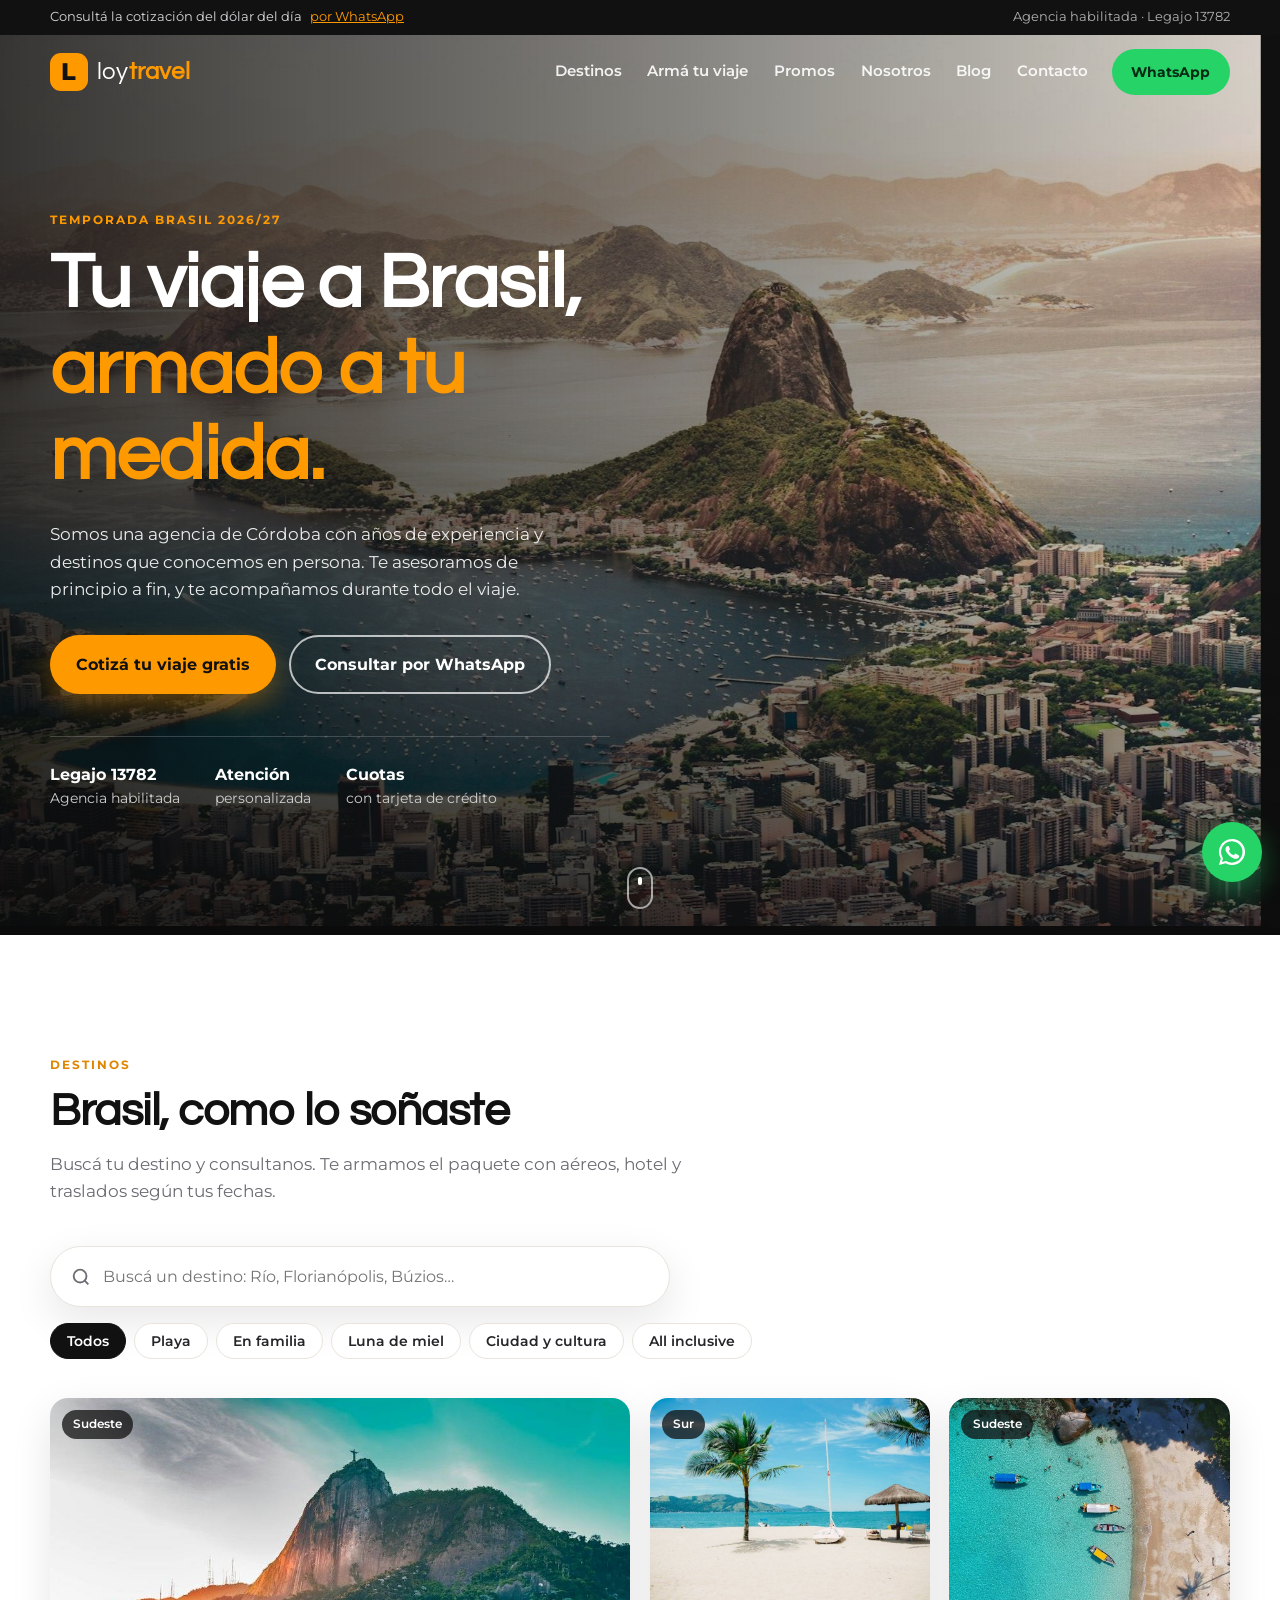
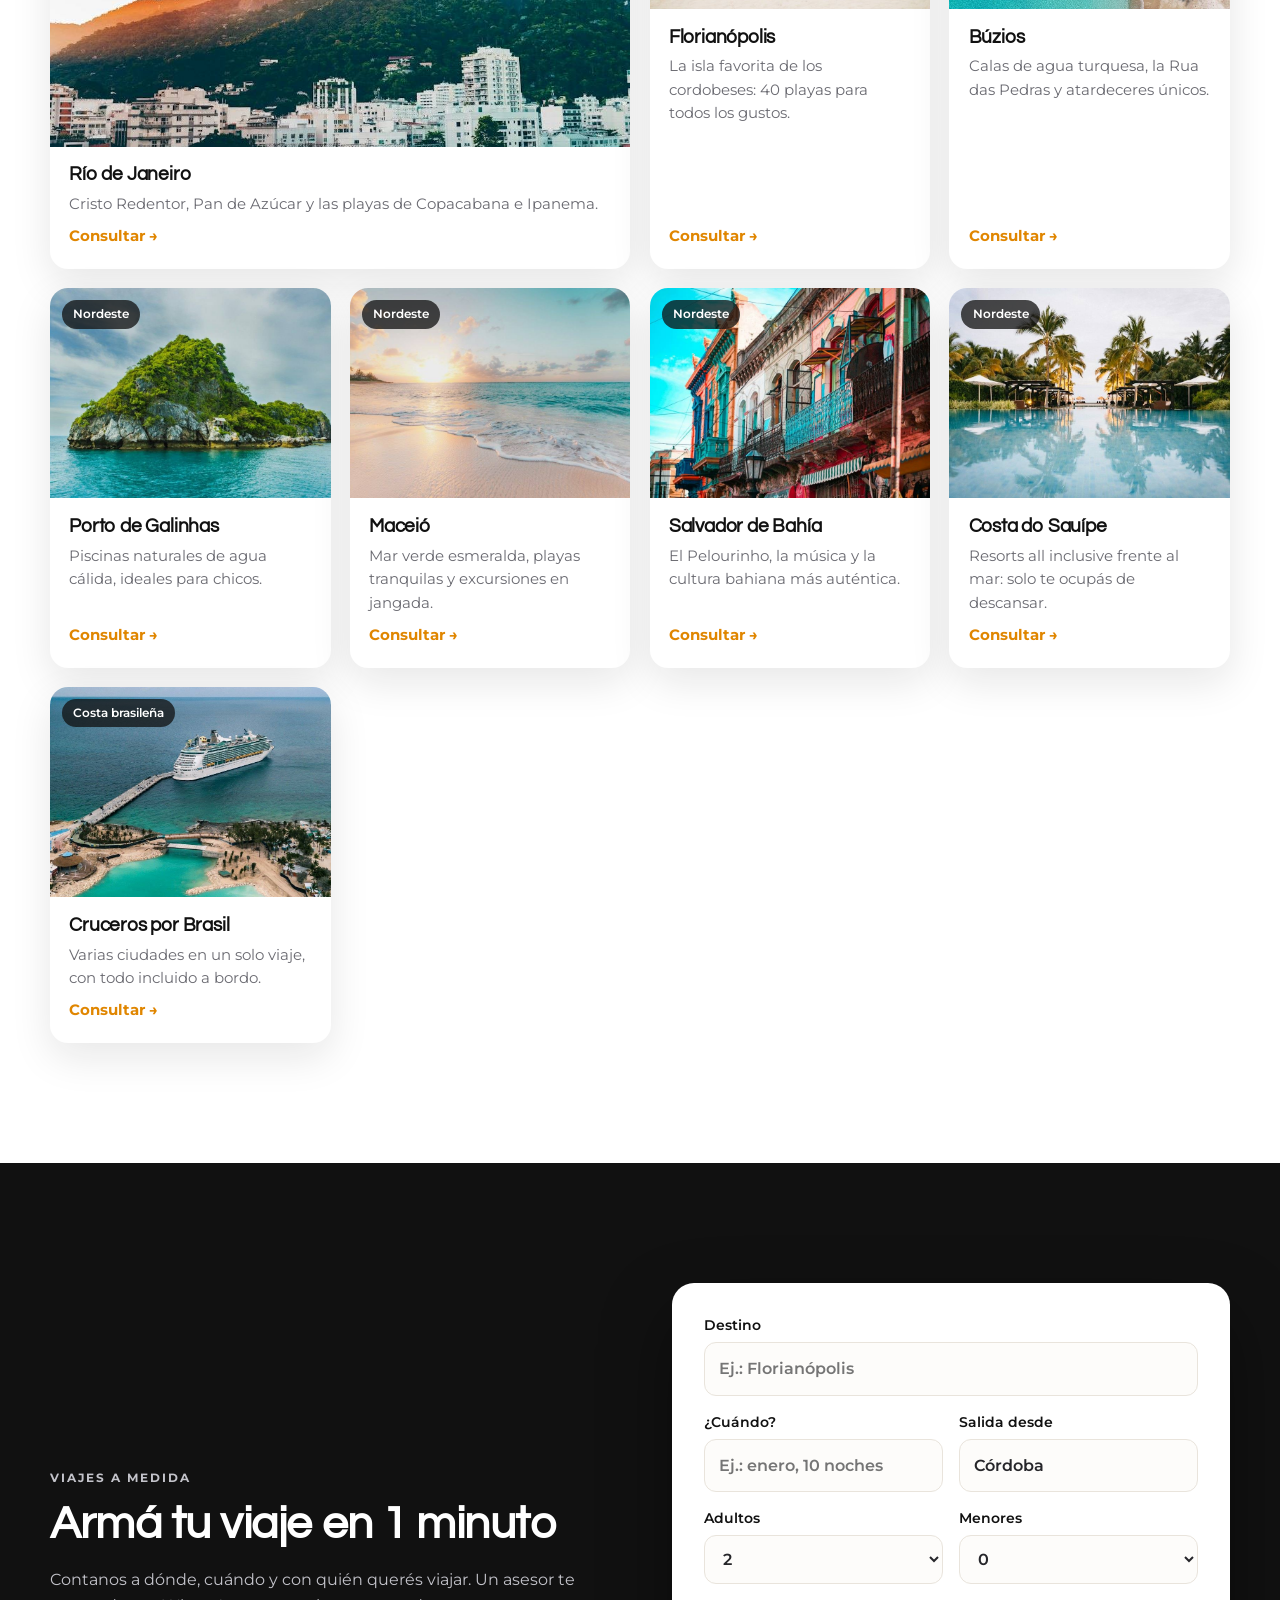
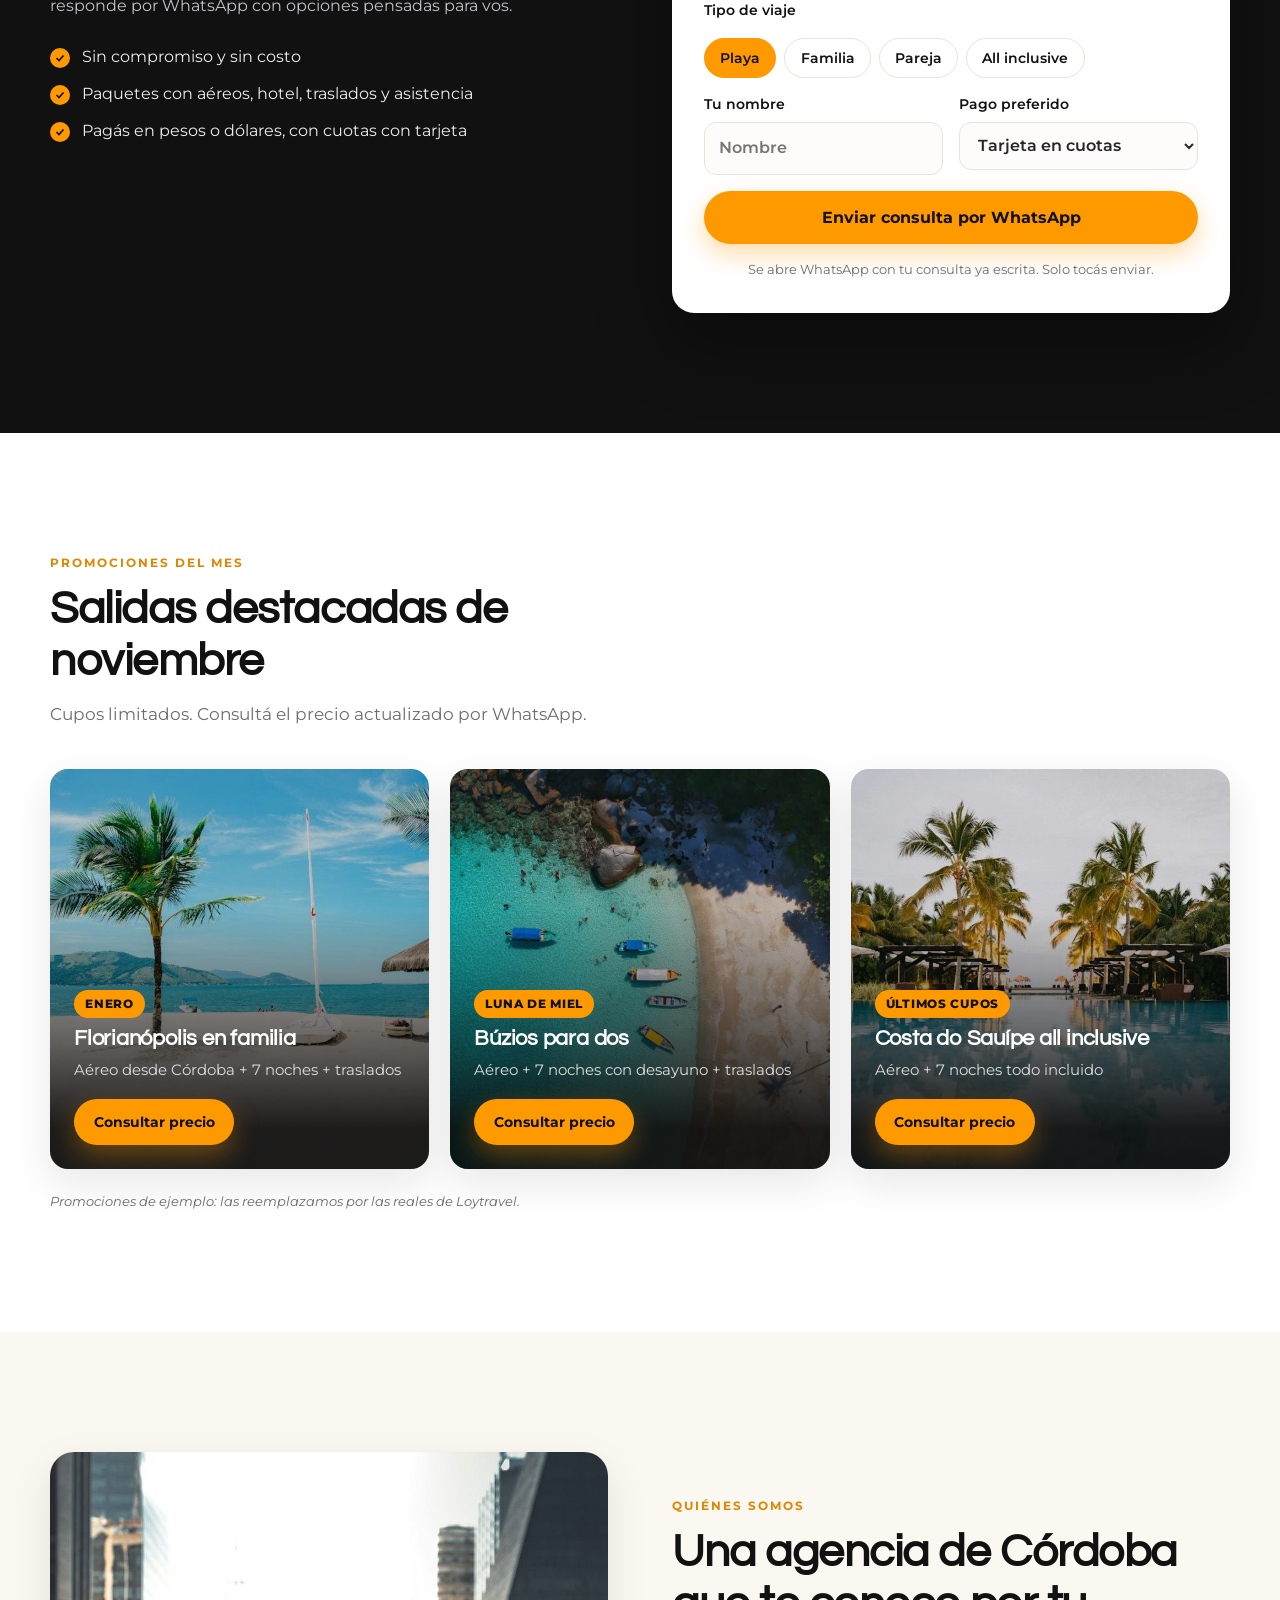
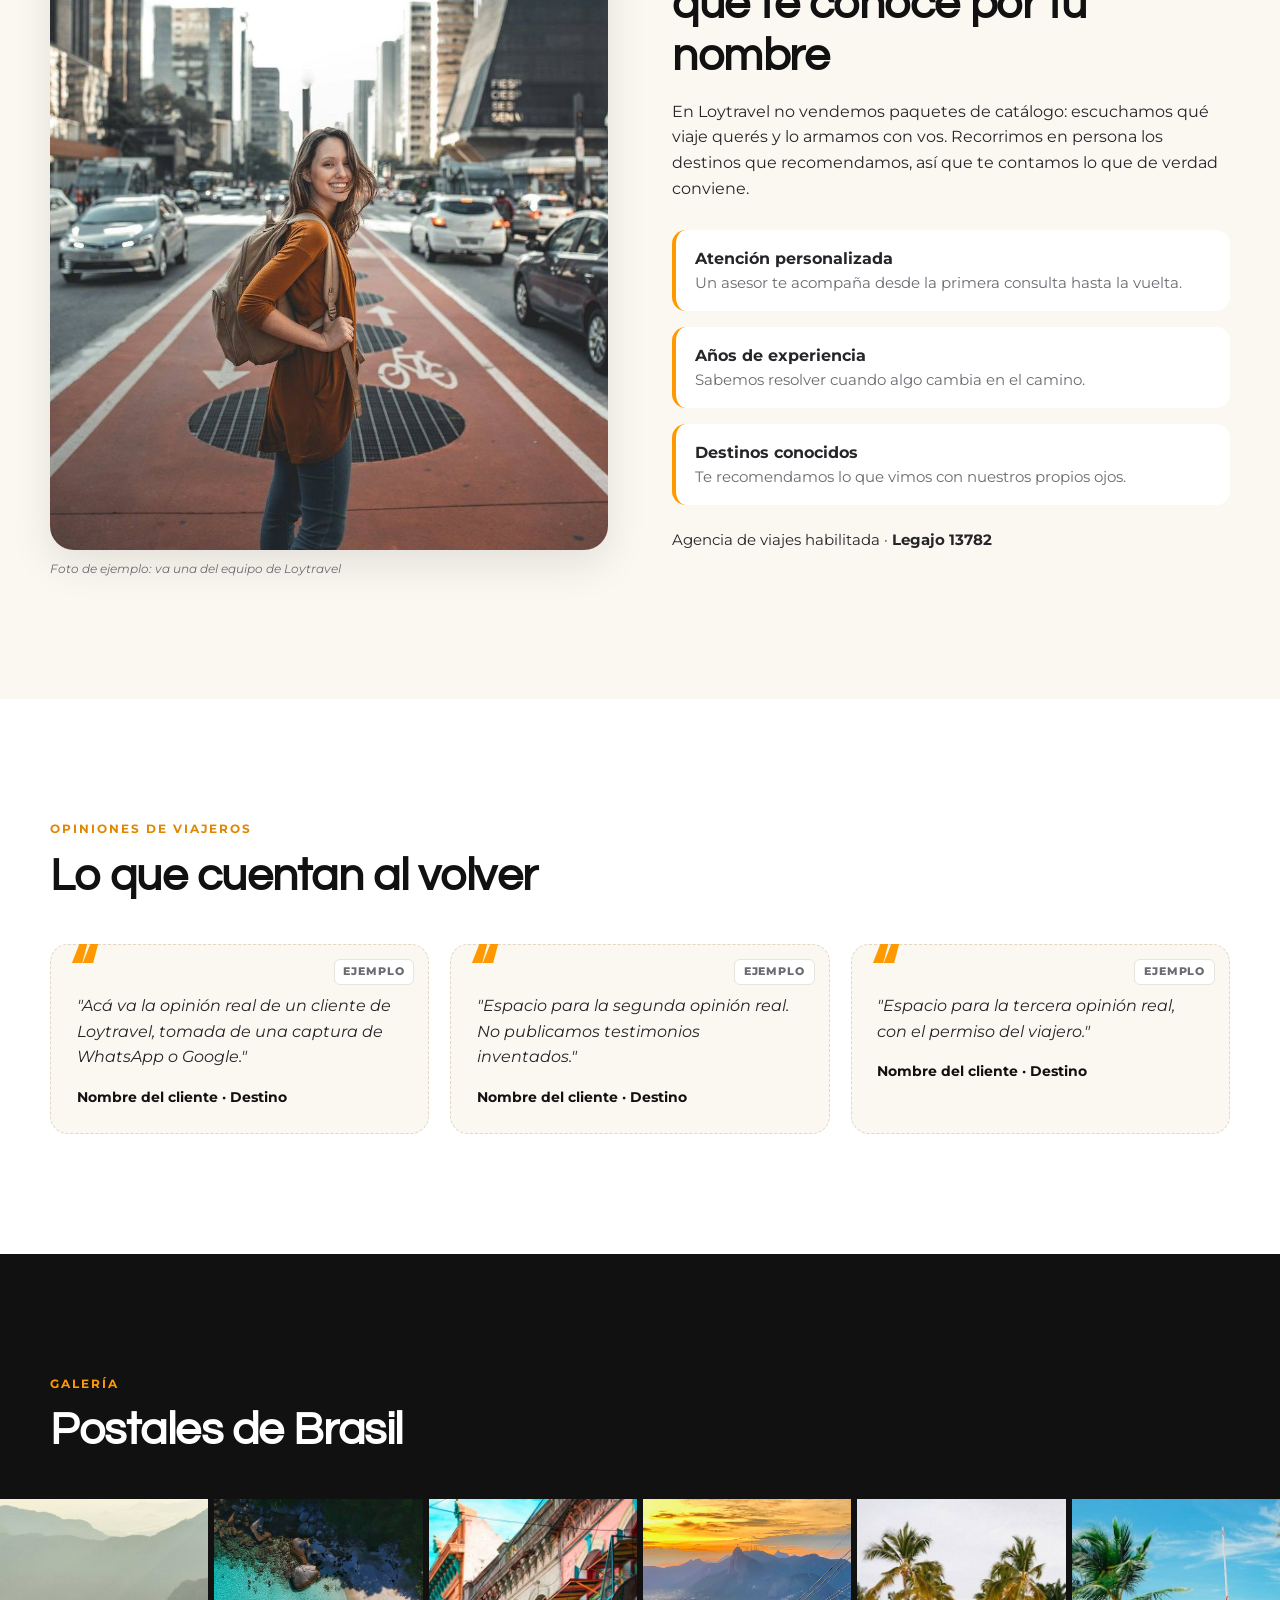
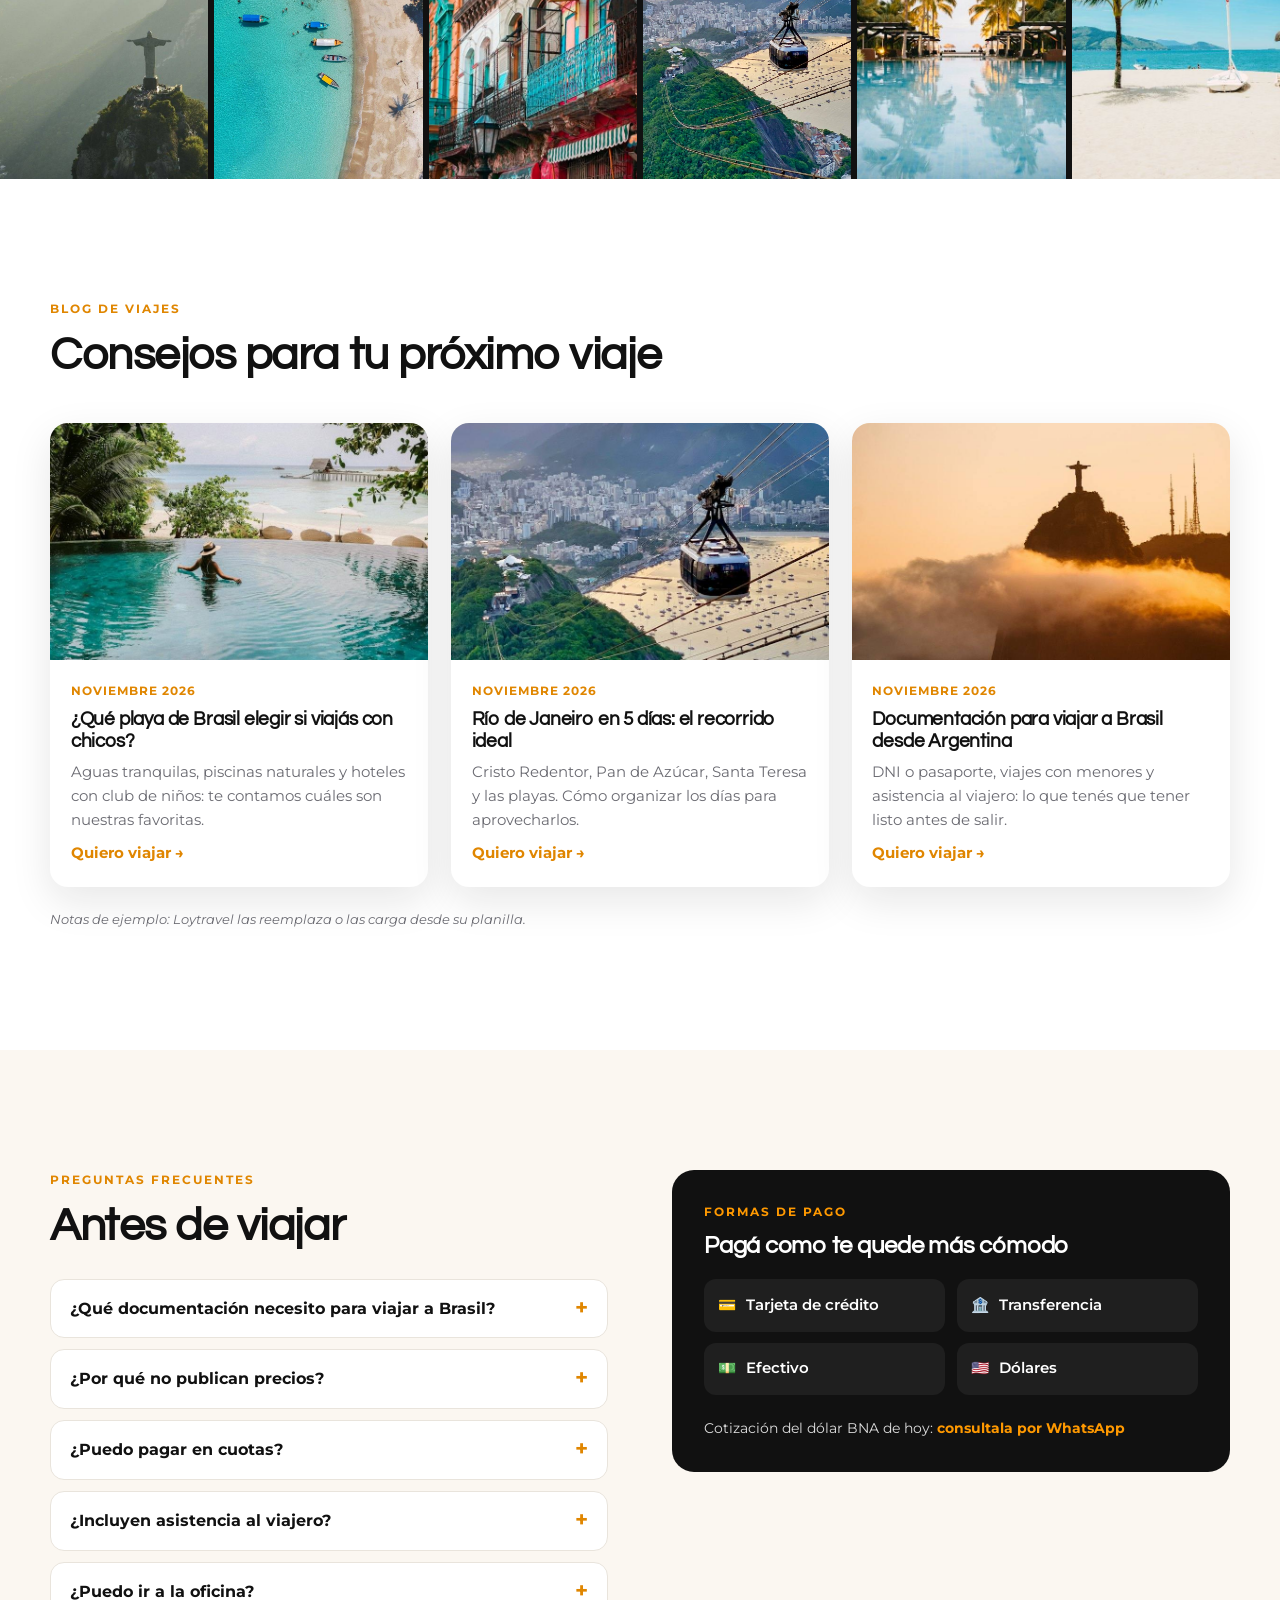
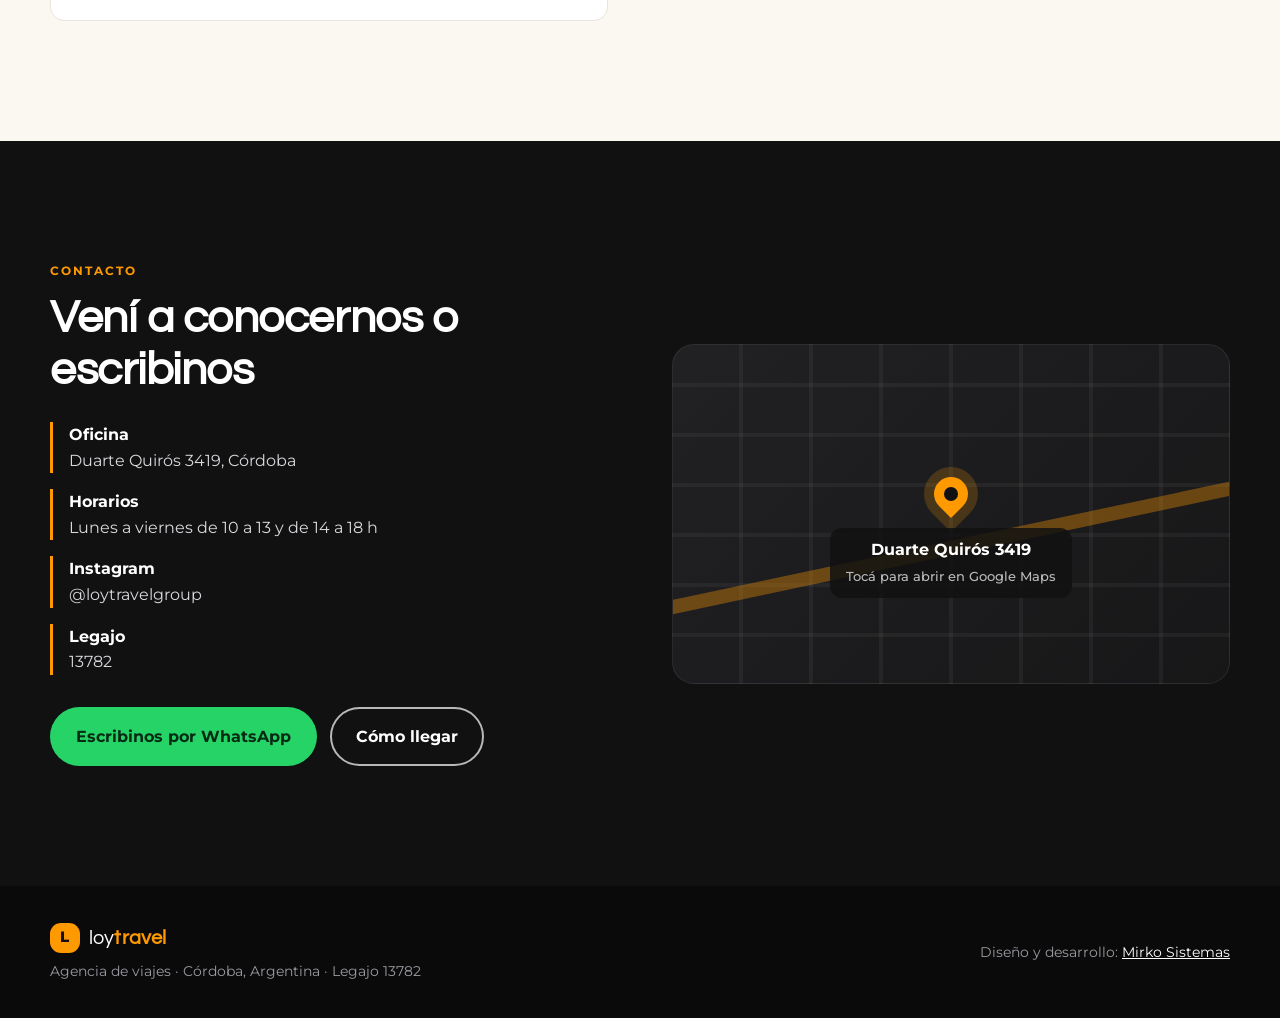
==== index.html @ 2010e944 "Primera versión de la demo de Loytravel Co-Authored-By: Claude Opus 5.5 <noreply@anthropic.com> Clau" ====
<!doctype html>
<html lang="es">
<head>
<meta charset="utf-8">
<meta name="viewport" content="width=device-width, initial-scale=1">
<title>Loytravel · Agencia de viajes en Córdoba</title>
<meta name="description" content="Loytravel, agencia de viajes en Córdoba. Viajes a Brasil y a medida, con atención personalizada. Legajo 13782. Cotizá tu viaje por WhatsApp.">
<meta name="robots" content="noindex">
<meta name="theme-color" content="#111111">
<link rel="preconnect" href="https://fonts.googleapis.com">
<link rel="preconnect" href="https://fonts.gstatic.com" crossorigin>
<link href="https://fonts.googleapis.com/css2?family=Questrial&family=Montserrat:wght@400;500;600;700;800&display=swap" rel="stylesheet">
<link rel="stylesheet" href="css/styles.css">
<link rel="icon" href="data:image/svg+xml,%3Csvg xmlns='http://www.w3.org/2000/svg' viewBox='0 0 64 64'%3E%3Crect width='64' height='64' rx='14' fill='%23111'/%3E%3Ctext x='32' y='44' font-family='Arial' font-weight='700' font-size='34' text-anchor='middle' fill='%23FF9900'%3EL%3C/text%3E%3C/svg%3E">
</head>
<body>

<!-- Barra superior: dólar del día -->
<div class="topbar">
  <div class="wrap topbar__in">
    <span class="dolar" id="dolar" aria-live="polite">
      <span class="dolar__dot"></span>
      Dólar BNA hoy: <b id="dolarCompra">…</b> compra · <b id="dolarVenta">…</b> venta
    </span>
    <span class="topbar__legajo">Agencia habilitada · Legajo 13782</span>
  </div>
</div>

<header class="header" id="header">
  <div class="wrap header__in">
    <a href="#inicio" class="logo" aria-label="Loytravel, inicio">
      <!-- Reemplazar por el logo oficial: img/logo.svg -->
      <span class="logo__mark">L</span><span class="logo__txt">loy<b>travel</b></span>
    </a>
    <nav class="nav" id="nav" aria-label="Menú principal">
      <a href="#destinos">Destinos</a>
      <a href="#armatuviaje">Armá tu viaje</a>
      <a href="#promos">Promos</a>
      <a href="#nosotros">Nosotros</a>
      <a href="#blog">Blog</a>
      <a href="#contacto">Contacto</a>
    </nav>
    <a class="btn btn--wa btn--sm header__cta" data-wa="Hola Loytravel, quiero consultar por un viaje" href="#">WhatsApp</a>
    <button class="burger" id="burger" aria-label="Abrir menú" aria-expanded="false"><span></span><span></span><span></span></button>
  </div>
</header>

<main>

<!-- HERO -->
<section class="hero" id="inicio">
  <div class="hero__media" aria-hidden="true">
    <div class="hero__slide is-on" style="background-image:url(img/hero-1.jpg)"></div>
    <div class="hero__slide" style="background-image:url(img/hero-2.jpg)"></div>
    <div class="hero__slide" style="background-image:url(img/hero-3.jpg)"></div>
  </div>
  <div class="hero__shade"></div>
  <div class="wrap hero__in">
    <p class="kicker reveal">Temporada Brasil 2026/27</p>
    <h1 class="reveal">Tu viaje a Brasil,<br><span>armado a tu medida.</span></h1>
    <p class="hero__lead reveal">Somos una agencia de Córdoba con años de experiencia y destinos que conocemos en persona. Te asesoramos de principio a fin, y te acompañamos durante todo el viaje.</p>
    <div class="hero__btns reveal">
      <a href="#armatuviaje" class="btn btn--primary">Cotizá tu viaje gratis</a>
      <a href="#" class="btn btn--ghost" data-wa="Hola Loytravel, quiero info para viajar a Brasil">Consultar por WhatsApp</a>
    </div>
    <ul class="hero__trust reveal">
      <li><b>Legajo 13782</b><span>Agencia habilitada</span></li>
      <li><b>Atención</b><span>personalizada</span></li>
      <li><b>Cuotas</b><span>con tarjeta de crédito</span></li>
    </ul>
  </div>
  <a href="#destinos" class="hero__down" aria-label="Ver destinos"></a>
</section>

<!-- DESTINOS + BUSCADOR -->
<section class="sec" id="destinos">
  <div class="wrap">
    <div class="sec__head reveal">
      <p class="kicker">Destinos</p>
      <h2>Brasil, como lo soñaste</h2>
      <p>Buscá tu destino y consultanos. Te armamos el paquete con aéreos, hotel y traslados según tus fechas.</p>
    </div>

    <div class="search reveal" role="search">
      <label class="search__box">
        <svg viewBox="0 0 24 24" aria-hidden="true"><circle cx="11" cy="11" r="7"/><path d="m20 20-4-4"/></svg>
        <input type="search" id="q" placeholder="Buscá un destino: Río, Florianópolis, Búzios…" autocomplete="off">
      </label>
      <div class="chips" id="chips">
        <button class="chip is-on" data-f="todos">Todos</button>
        <button class="chip" data-f="playa">Playa</button>
        <button class="chip" data-f="familia">En familia</button>
        <button class="chip" data-f="pareja">Luna de miel</button>
        <button class="chip" data-f="ciudad">Ciudad y cultura</button>
        <button class="chip" data-f="all">All inclusive</button>
      </div>
    </div>

    <div class="grid-dest" id="gridDest"></div>
    <p class="empty" id="empty" hidden>No encontramos ese destino en la lista, pero seguro te lo armamos. <a href="#" data-wa="Hola Loytravel, quiero consultar por un destino que no vi en la web">Consultanos por WhatsApp</a>.</p>
  </div>
</section>

<!-- ARMÁ TU VIAJE -->
<section class="sec sec--dark" id="armatuviaje">
  <div class="wrap split">
    <div class="split__txt reveal">
      <p class="kicker">Viajes a medida</p>
      <h2>Armá tu viaje en 1 minuto</h2>
      <p>Contanos a dónde, cuándo y con quién querés viajar. Un asesor te responde por WhatsApp con opciones pensadas para vos.</p>
      <ul class="checks">
        <li>Sin compromiso y sin costo</li>
        <li>Paquetes con aéreos, hotel, traslados y asistencia</li>
        <li>Pagás en pesos o dólares, con cuotas con tarjeta</li>
      </ul>
    </div>
    <form class="form reveal" id="formViaje" novalidate>
      <div class="form__row">
        <label>Destino<input name="destino" list="listDest" placeholder="Ej.: Florianópolis" required></label>
        <datalist id="listDest"></datalist>
      </div>
      <div class="form__row form__row--2">
        <label>¿Cuándo?<input name="fecha" placeholder="Ej.: enero, 10 noches"></label>
        <label>Salida desde<input name="desde" value="Córdoba"></label>
      </div>
      <div class="form__row form__row--2">
        <label>Adultos<select name="adultos"><option>1</option><option selected>2</option><option>3</option><option>4</option><option>5+</option></select></label>
        <label>Menores<select name="menores"><option selected>0</option><option>1</option><option>2</option><option>3</option><option>4+</option></select></label>
      </div>
      <div class="form__row">
        <span class="lbl">Tipo de viaje</span>
        <div class="pills">
          <label><input type="radio" name="tipo" value="Playa y descanso" checked><span>Playa</span></label>
          <label><input type="radio" name="tipo" value="En familia"><span>Familia</span></label>
          <label><input type="radio" name="tipo" value="Luna de miel"><span>Pareja</span></label>
          <label><input type="radio" name="tipo" value="All inclusive"><span>All inclusive</span></label>
        </div>
      </div>
      <div class="form__row form__row--2">
        <label>Tu nombre<input name="nombre" required placeholder="Nombre"></label>
        <label>Pago preferido<select name="pago"><option>Tarjeta en cuotas</option><option>Transferencia</option><option>Efectivo</option><option>Dólares</option></select></label>
      </div>
      <button class="btn btn--primary btn--block" type="submit">Enviar consulta por WhatsApp</button>
      <p class="form__note">Se abre WhatsApp con tu consulta ya escrita. Solo tocás enviar.</p>
    </form>
  </div>
</section>

<!-- PROMOS -->
<section class="sec" id="promos">
  <div class="wrap">
    <div class="sec__head reveal">
      <p class="kicker">Promociones del mes</p>
      <h2>Salidas destacadas de noviembre</h2>
      <p>Cupos limitados. Consultá el precio actualizado por WhatsApp.</p>
    </div>
    <div class="grid-promo" id="gridPromo"></div>
    <p class="demo-note">Promociones de ejemplo: las reemplazamos por las reales de Loytravel.</p>
  </div>
</section>

<!-- NOSOTROS -->
<section class="sec sec--soft" id="nosotros">
  <div class="wrap split split--img">
    <figure class="split__img reveal"><img src="img/nosotros.jpg" alt="Viajera recorriendo una ciudad" loading="lazy"><figcaption>Foto de ejemplo: va una del equipo de Loytravel</figcaption></figure>
    <div class="split__txt reveal">
      <p class="kicker">Quiénes somos</p>
      <h2>Una agencia de Córdoba que te conoce por tu nombre</h2>
      <p>En Loytravel no vendemos paquetes de catálogo: escuchamos qué viaje querés y lo armamos con vos. Recorrimos en persona los destinos que recomendamos, así que te contamos lo que de verdad conviene.</p>
      <div class="pillars">
        <div><b>Atención personalizada</b><span>Un asesor te acompaña desde la primera consulta hasta la vuelta.</span></div>
        <div><b>Años de experiencia</b><span>Sabemos resolver cuando algo cambia en el camino.</span></div>
        <div><b>Destinos conocidos</b><span>Te recomendamos lo que vimos con nuestros propios ojos.</span></div>
      </div>
      <p class="legajo">Agencia de viajes habilitada · <b>Legajo 13782</b></p>
    </div>
  </div>
</section>

<!-- OPINIONES -->
<section class="sec" id="opiniones">
  <div class="wrap">
    <div class="sec__head reveal">
      <p class="kicker">Opiniones de viajeros</p>
      <h2>Lo que cuentan al volver</h2>
    </div>
    <div class="grid-op">
      <blockquote class="op reveal"><span class="op__tag">Ejemplo</span><p>"Acá va la opinión real de un cliente de Loytravel, tomada de una captura de WhatsApp o Google."</p><footer>Nombre del cliente · Destino</footer></blockquote>
      <blockquote class="op reveal"><span class="op__tag">Ejemplo</span><p>"Espacio para la segunda opinión real. No publicamos testimonios inventados."</p><footer>Nombre del cliente · Destino</footer></blockquote>
      <blockquote class="op reveal"><span class="op__tag">Ejemplo</span><p>"Espacio para la tercera opinión real, con el permiso del viajero."</p><footer>Nombre del cliente · Destino</footer></blockquote>
    </div>
  </div>
</section>

<!-- GALERÍA -->
<section class="sec sec--dark sec--tight" id="galeria">
  <div class="wrap">
    <div class="sec__head reveal">
      <p class="kicker">Galería</p>
      <h2>Postales de Brasil</h2>
    </div>
  </div>
  <div class="gallery" id="gallery">
    <img src="img/cristo.jpg" alt="Cristo Redentor entre montañas" loading="lazy">
    <img src="img/buzios.jpg" alt="Playa de agua turquesa con lanchas" loading="lazy">
    <img src="img/salvador.jpg" alt="Casas coloniales coloridas" loading="lazy">
    <img src="img/blog-2.jpg" alt="Teleférico del Pan de Azúcar" loading="lazy">
    <img src="img/resort.jpg" alt="Piscina de resort con palmeras" loading="lazy">
    <img src="img/floripa.jpg" alt="Playa con palmeras y sombrillas" loading="lazy">
  </div>
</section>

<!-- BLOG -->
<section class="sec" id="blog">
  <div class="wrap">
    <div class="sec__head reveal">
      <p class="kicker">Blog de viajes</p>
      <h2>Consejos para tu próximo viaje</h2>
    </div>
    <div class="grid-blog" id="gridBlog"></div>
    <p class="demo-note">Notas de ejemplo: Loytravel las reemplaza o las carga desde su planilla.</p>
  </div>
</section>

<!-- FAQ + PAGOS -->
<section class="sec sec--soft" id="faq">
  <div class="wrap split split--top">
    <div class="reveal">
      <p class="kicker">Preguntas frecuentes</p>
      <h2>Antes de viajar</h2>
      <div class="faq">
        <details><summary>¿Qué documentación necesito para viajar a Brasil?</summary><p>Los argentinos pueden ingresar con DNI vigente (tarjeta) o pasaporte. Los menores necesitan además la documentación de autorización si no viajan con ambos padres. Te lo confirmamos según tu caso.</p></details>
        <details><summary>¿Por qué no publican precios?</summary><p>Los precios cambian según la fecha, la cantidad de noches y el cupo aéreo. Preferimos cotizarte el precio real del día por WhatsApp, sin sorpresas.</p></details>
        <details><summary>¿Puedo pagar en cuotas?</summary><p>Sí, con tarjeta de crédito. También aceptamos efectivo, transferencia y dólares.</p></details>
        <details><summary>¿Incluyen asistencia al viajero?</summary><p>Te recomendamos y cotizamos la asistencia al viajero adecuada para tu destino y tu edad.</p></details>
        <details><summary>¿Puedo ir a la oficina?</summary><p>Claro. Estamos en Duarte Quirós 3419, Córdoba, de lunes a viernes de 10 a 13 y de 14 a 18 h.</p></details>
      </div>
    </div>
    <div class="pay reveal" id="pagos">
      <p class="kicker">Formas de pago</p>
      <h3>Pagá como te quede más cómodo</h3>
      <ul class="pay__list">
        <li><span>💳</span>Tarjeta de crédito</li>
        <li><span>🏦</span>Transferencia</li>
        <li><span>💵</span>Efectivo</li>
        <li><span>🇺🇸</span>Dólares</li>
      </ul>
      <p class="pay__dolar">Cotización del dólar BNA de hoy: <b id="dolarVenta2">…</b></p>
    </div>
  </div>
</section>

<!-- CONTACTO -->
<section class="sec sec--dark" id="contacto">
  <div class="wrap split">
    <div class="reveal">
      <p class="kicker">Contacto</p>
      <h2>Vení a conocernos o escribinos</h2>
      <ul class="contact">
        <li><b>Oficina</b><span>Duarte Quirós 3419, Córdoba</span></li>
        <li><b>Horarios</b><span>Lunes a viernes de 10 a 13 y de 14 a 18 h</span></li>
        <li><b>Instagram</b><span>@loytravelgroup</span></li>
        <li><b>Legajo</b><span>13782</span></li>
      </ul>
      <div class="hero__btns">
        <a href="#" class="btn btn--wa" data-wa="Hola Loytravel, quiero hacer una consulta">Escribinos por WhatsApp</a>
        <a href="https://www.google.com/maps/search/?api=1&query=Duarte+Quir%C3%B3s+3419%2C+C%C3%B3rdoba%2C+Argentina" class="btn btn--ghost" target="_blank" rel="noopener">Cómo llegar</a>
      </div>
    </div>
    <a class="map reveal" href="https://www.google.com/maps/search/?api=1&query=Duarte+Quir%C3%B3s+3419%2C+C%C3%B3rdoba%2C+Argentina" target="_blank" rel="noopener" aria-label="Abrir ubicación en Google Maps">
      <span class="map__pin"></span>
      <span class="map__label">Duarte Quirós 3419<br><small>Tocá para abrir en Google Maps</small></span>
    </a>
  </div>
</section>

</main>

<footer class="footer">
  <div class="wrap footer__in">
    <div>
      <span class="logo logo--foot"><span class="logo__mark">L</span><span class="logo__txt">loy<b>travel</b></span></span>
      <p>Agencia de viajes · Córdoba, Argentina · Legajo 13782</p>
    </div>
    <p class="footer__by">Diseño y desarrollo: <a href="https://mirkosistemas.com" target="_blank" rel="noopener">Mirko Sistemas</a></p>
  </div>
</footer>

<a href="#" class="wa-float" data-wa="Hola Loytravel, quiero consultar por un viaje" aria-label="Escribir por WhatsApp">
  <svg viewBox="0 0 32 32" aria-hidden="true"><path d="M16 3a13 13 0 0 0-11.2 19.6L3 29l6.6-1.7A13 13 0 1 0 16 3Zm0 23.7c-2 0-4-.6-5.7-1.6l-.4-.2-3.9 1 1-3.8-.3-.4A10.7 10.7 0 1 1 16 26.7Zm5.9-8c-.3-.2-1.9-1-2.2-1-.3-.1-.5-.2-.7.1l-1 1.2c-.2.2-.4.3-.7.1a8.8 8.8 0 0 1-4.4-3.8c-.3-.6.3-.5 1-1.7.1-.2 0-.4 0-.6l-1-2.4c-.3-.6-.5-.5-.7-.5h-.6c-.2 0-.6.1-.9.4-.3.3-1.2 1.1-1.2 2.8s1.2 3.2 1.4 3.5c.2.2 2.4 3.7 5.8 5.1 2.2.9 3 1 4.1.8.7-.1 1.9-.8 2.2-1.5.3-.8.3-1.4.2-1.5l-.6-.3Z"/></svg>
</a>

<script src="js/data.js"></script>
<script src="js/main.js"></script>
</body>
</html>
---- css/styles.css ----
/* Loytravel · naranja #FF9900, negro y blanco · Century Gothic (Questrial como alternativa web) */
:root{
  --naranja:#FF9900; --naranja-osc:#E08600; --negro:#111111; --grafito:#1b1b1d;
  --blanco:#FFFFFF; --crema:#FBF7F1; --texto:#26262a; --gris:#6b6b72; --linea:#e9e4dc;
  --wa:#25D366;
  --titulos:"Century Gothic","Questrial","Futura",system-ui,sans-serif;
  --base:"Montserrat",system-ui,-apple-system,"Segoe UI",sans-serif;
  --r:18px; --sombra:0 14px 40px rgba(17,17,17,.10);
}
*{box-sizing:border-box;margin:0;padding:0}
html{scroll-behavior:smooth;scroll-padding-top:84px}
body{font-family:var(--base);color:var(--texto);background:var(--blanco);line-height:1.6;-webkit-font-smoothing:antialiased;overflow-x:hidden}
img{display:block;max-width:100%}
a{color:inherit}
.wrap{width:min(1180px,100% - 32px);margin-inline:auto}
h1,h2,h3{font-family:var(--titulos);font-weight:700;line-height:1.12;color:var(--negro);letter-spacing:-.01em}
h2{font-size:clamp(1.9rem,4.4vw,2.9rem)}
h3{font-size:1.2rem}
.kicker{font-size:.78rem;font-weight:700;letter-spacing:.16em;text-transform:uppercase;color:var(--naranja-osc);margin-bottom:.7rem}

/* Botones */
.btn{display:inline-flex;align-items:center;justify-content:center;gap:.5rem;padding:.95rem 1.5rem;border-radius:999px;font-weight:700;font-size:.98rem;text-decoration:none;border:2px solid transparent;cursor:pointer;transition:transform .2s,background .2s,box-shadow .2s;font-family:var(--base)}
.btn:hover{transform:translateY(-2px)}
.btn--primary{background:var(--naranja);color:var(--negro);box-shadow:0 10px 26px rgba(255,153,0,.35)}
.btn--primary:hover{background:#ffab2e}
.btn--ghost{border-color:rgba(255,255,255,.7);color:#fff}
.btn--ghost:hover{background:rgba(255,255,255,.12)}
.btn--wa{background:var(--wa);color:#062b14}
.btn--sm{padding:.6rem 1.1rem;font-size:.88rem}
.btn--block{width:100%}

/* Barra dólar */
.topbar{background:var(--negro);color:#d8d8dc;font-size:.8rem}
.topbar__in{display:flex;justify-content:space-between;align-items:center;gap:1rem;padding:.45rem 0}
.topbar b{color:var(--naranja)}
.topbar a{color:var(--naranja)}
.dolar{display:inline-flex;align-items:center;gap:.5rem;flex-wrap:wrap}
.dolar__dot{width:8px;height:8px;border-radius:50%;background:#777}
.dolar.is-ok .dolar__dot{background:#39d97b;box-shadow:0 0 0 0 rgba(57,217,123,.6);animation:pulse 2s infinite}
@keyframes pulse{to{box-shadow:0 0 0 8px rgba(57,217,123,0)}}
.topbar__legajo{opacity:.8}

/* Header */
.header{position:sticky;top:0;z-index:50;background:rgba(17,17,17,.0);transition:background .3s,box-shadow .3s;margin-bottom:-74px}
.header.is-solid{background:rgba(17,17,17,.94);backdrop-filter:blur(10px);box-shadow:0 6px 24px rgba(0,0,0,.25)}
.header__in{display:flex;align-items:center;gap:1.5rem;height:74px}
.logo{display:inline-flex;align-items:center;gap:.55rem;text-decoration:none;color:#fff;font-family:var(--titulos);font-size:1.5rem;letter-spacing:.01em}
.logo__mark{width:38px;height:38px;border-radius:11px;background:var(--naranja);color:var(--negro);display:grid;place-items:center;font-weight:800;font-family:var(--base)}
.logo__txt b{color:var(--naranja);font-weight:700}
.nav{display:flex;gap:1.6rem;margin-left:auto}
.nav a{color:#fff;text-decoration:none;font-weight:600;font-size:.93rem;opacity:.9;position:relative}
.nav a::after{content:"";position:absolute;left:0;bottom:-6px;width:0;height:2px;background:var(--naranja);transition:width .25s}
.nav a:hover::after{width:100%}
.burger{display:none;background:none;border:0;width:44px;height:44px;cursor:pointer;margin-left:auto}
.burger span{display:block;width:24px;height:2px;background:#fff;margin:5px auto;transition:.3s}

/* Hero */
.hero{position:relative;min-height:100svh;display:flex;align-items:center;color:#fff;overflow:hidden;background:var(--negro)}
.hero__media{position:absolute;inset:0}
.hero__slide{position:absolute;inset:0;background-size:cover;background-position:center;opacity:0;transform:scale(1.12);transition:opacity 1.6s ease}
.hero__slide.is-on{opacity:1;animation:kb 9s ease-out forwards}
@keyframes kb{from{transform:scale(1.12) translate3d(0,0,0)}to{transform:scale(1.0) translate3d(-1.5%,-1%,0)}}
.hero__shade{position:absolute;inset:0;background:linear-gradient(90deg,rgba(10,10,10,.82) 0%,rgba(10,10,10,.55) 45%,rgba(10,10,10,.15) 100%),linear-gradient(0deg,rgba(10,10,10,.6),transparent 40%)}
.hero__in{position:relative;padding:140px 0 90px}
.hero .kicker{color:var(--naranja)}
.hero h1{color:#fff;font-size:clamp(2.5rem,7vw,4.8rem);max-width:13ch}
.hero h1 span{color:var(--naranja)}
.hero__lead{max-width:540px;margin:1.3rem 0 2rem;font-size:1.08rem;color:#ececec}
.hero__btns{display:flex;flex-wrap:wrap;gap:.8rem}
.hero__trust{list-style:none;display:flex;flex-wrap:wrap;gap:2.2rem;margin-top:2.6rem;padding-top:1.6rem;border-top:1px solid rgba(255,255,255,.18);max-width:560px}
.hero__trust li{display:flex;flex-direction:column;font-size:.85rem;color:#cfcfcf}
.hero__trust b{color:#fff;font-size:1rem}
.hero__down{position:absolute;left:50%;bottom:26px;width:26px;height:42px;border:2px solid rgba(255,255,255,.6);border-radius:14px;transform:translateX(-50%)}
.hero__down::after{content:"";position:absolute;left:50%;top:8px;width:4px;height:8px;border-radius:2px;background:#fff;transform:translateX(-50%);animation:scroll 1.8s infinite}
@keyframes scroll{to{transform:translate(-50%,14px);opacity:0}}

/* Secciones */
.sec{padding:clamp(70px,10vw,120px) 0}
.sec--tight{padding-bottom:0}
.sec--dark{background:var(--negro);color:#d9d9de}
.sec--dark h2,.sec--dark h3{color:#fff}
.sec--dark .kicker{color:var(--naranja)}
.sec--soft{background:var(--crema)}
.sec__head{max-width:640px;margin-bottom:2.6rem}
.sec__head p:not(.kicker){color:var(--gris);margin-top:.8rem;font-size:1.05rem}
.sec--dark .sec__head p:not(.kicker){color:#b9b9c0}
.demo-note{margin-top:1.4rem;font-size:.82rem;color:var(--gris);font-style:italic}

/* Buscador */
.search{display:flex;flex-direction:column;gap:1rem;margin-bottom:2.2rem}
.search__box{display:flex;align-items:center;gap:.7rem;background:#fff;border:1.5px solid var(--linea);border-radius:999px;padding:.35rem 1.2rem;box-shadow:var(--sombra);max-width:620px}
.search__box:focus-within{border-color:var(--naranja)}
.search__box svg{width:22px;height:22px;fill:none;stroke:var(--gris);stroke-width:2;flex:none}
.search__box input{border:0;outline:0;font:inherit;font-size:1rem;padding:.7rem 0;width:100%;background:transparent}
.chips{display:flex;gap:.5rem;overflow-x:auto;padding-bottom:4px;scrollbar-width:none}
.chip{flex:none;border:1.5px solid var(--linea);background:#fff;border-radius:999px;padding:.5rem 1rem;font:600 .88rem var(--base);cursor:pointer;color:var(--texto);transition:.2s}
.chip:hover{border-color:var(--naranja)}
.chip.is-on{background:var(--negro);color:#fff;border-color:var(--negro)}

/* Destinos */
.grid-dest{display:grid;grid-template-columns:repeat(4,1fr);gap:1.2rem}
.dest{background:#fff;border-radius:var(--r);overflow:hidden;box-shadow:var(--sombra);display:flex;flex-direction:column;transition:transform .3s,box-shadow .3s}
.dest:hover{transform:translateY(-6px);box-shadow:0 22px 50px rgba(17,17,17,.16)}
.dest--big{grid-column:span 2}
.dest__img{position:relative;aspect-ratio:4/3;overflow:hidden}
.dest--big .dest__img{aspect-ratio:16/9.6}
.dest__img img{width:100%;height:100%;object-fit:cover;transition:transform .6s}
.dest:hover .dest__img img{transform:scale(1.06)}
.dest__zona{position:absolute;left:12px;top:12px;background:rgba(17,17,17,.75);color:#fff;font-size:.74rem;font-weight:600;padding:.3rem .7rem;border-radius:999px}
.dest__body{padding:1.1rem 1.2rem 1.3rem;display:flex;flex-direction:column;gap:.45rem;flex:1}
.dest__body p{color:var(--gris);font-size:.92rem;flex:1}
.dest__cta{font-weight:700;color:var(--naranja-osc);text-decoration:none;font-size:.95rem}
.dest__cta span{display:inline-block;transition:transform .2s}
.dest__cta:hover span{transform:translateX(4px)}
.empty{margin-top:1rem;color:var(--gris)}
.empty a{color:var(--naranja-osc);font-weight:700}

/* Split */
.split{display:grid;grid-template-columns:1fr 1fr;gap:clamp(2rem,5vw,4.5rem);align-items:center}
.split--top{align-items:start}
.split__txt p{margin-top:1rem}
.sec--dark .split__txt p{color:#c3c3ca}
.checks{list-style:none;margin-top:1.6rem;display:grid;gap:.7rem}
.checks li{padding-left:2rem;position:relative;color:#eee}
.checks li::before{content:"";position:absolute;left:0;top:.25rem;width:20px;height:20px;border-radius:50%;background:var(--naranja) url("data:image/svg+xml,%3Csvg xmlns='http://www.w3.org/2000/svg' viewBox='0 0 24 24' fill='none' stroke='%23111' stroke-width='3.5'%3E%3Cpath d='m5 12 5 5 9-10'/%3E%3C/svg%3E") center/12px no-repeat}

/* Formulario */
.form{background:#fff;color:var(--texto);border-radius:22px;padding:clamp(1.3rem,3vw,2rem);box-shadow:0 30px 70px rgba(0,0,0,.4);display:grid;gap:1rem}
.form__row{display:grid;gap:1rem}
.form__row--2{grid-template-columns:1fr 1fr}
.form label,.lbl{display:flex;flex-direction:column;gap:.35rem;font-weight:600;font-size:.85rem;color:var(--negro)}
.form input,.form select{font:inherit;font-size:1rem;padding:.8rem .9rem;border:1.5px solid var(--linea);border-radius:12px;background:#fdfcfa;color:var(--texto);width:100%}
.form input:focus,.form select:focus{outline:0;border-color:var(--naranja);box-shadow:0 0 0 3px rgba(255,153,0,.2)}
.form .is-bad{border-color:#d93b3b;background:#fff5f5}
.pills{display:flex;flex-wrap:wrap;gap:.5rem}
.pills label{flex-direction:row}
.pills input{position:absolute;opacity:0;width:1px;height:1px}
.pills span{border:1.5px solid var(--linea);border-radius:999px;padding:.5rem .95rem;font-weight:600;font-size:.88rem;cursor:pointer;transition:.2s}
.pills input:checked+span{background:var(--naranja);border-color:var(--naranja);color:var(--negro)}
.pills input:focus-visible+span{outline:2px solid var(--negro)}
.form__note{font-size:.8rem;color:var(--gris);text-align:center}

/* Promos */
.grid-promo{display:grid;grid-template-columns:repeat(3,1fr);gap:1.3rem}
.promo{position:relative;border-radius:var(--r);overflow:hidden;min-height:400px;display:flex;align-items:flex-end;color:#fff;box-shadow:var(--sombra)}
.promo img{position:absolute;inset:0;width:100%;height:100%;object-fit:cover;transition:transform .7s}
.promo:hover img{transform:scale(1.06)}
.promo::before{content:"";position:absolute;inset:0;background:linear-gradient(0deg,rgba(10,10,10,.92) 10%,rgba(10,10,10,.15) 65%);z-index:1}
.promo__body{position:relative;z-index:2;padding:1.5rem;display:grid;gap:.5rem;justify-items:start}
.promo h3{color:#fff;font-size:1.4rem}
.promo p{color:#ddd;font-size:.93rem;margin-bottom:.5rem}
.promo__tag{background:var(--naranja);color:var(--negro);font-size:.74rem;font-weight:800;text-transform:uppercase;letter-spacing:.06em;padding:.3rem .7rem;border-radius:999px}

/* Nosotros */
.split__img{position:relative}
.split__img img{border-radius:24px;aspect-ratio:4/5;object-fit:cover;width:100%;box-shadow:var(--sombra)}
.split__img::after{content:"";position:absolute;right:-16px;bottom:-16px;width:45%;height:45%;border:3px solid var(--naranja);border-radius:24px;z-index:-1}
.split__img figcaption{font-size:.78rem;color:var(--gris);margin-top:.6rem;font-style:italic}
.pillars{display:grid;gap:1rem;margin:1.8rem 0 1.4rem}
.pillars div{display:flex;flex-direction:column;padding:1rem 1.2rem;background:#fff;border-radius:14px;border-left:4px solid var(--naranja)}
.pillars span{color:var(--gris);font-size:.92rem}
.legajo{font-size:.95rem}

/* Opiniones */
.grid-op{display:grid;grid-template-columns:repeat(3,1fr);gap:1.3rem}
.op{position:relative;background:var(--crema);border-radius:var(--r);padding:2rem 1.6rem 1.5rem;border:1.5px dashed #e3d7c4}
.op::before{content:"“";position:absolute;top:-.3rem;left:1.2rem;font:700 4.5rem/1 var(--titulos);color:var(--naranja)}
.op p{font-style:italic;margin:1rem 0}
.op footer{font-weight:700;font-size:.9rem;color:var(--negro)}
.op__tag{position:absolute;top:14px;right:14px;font-size:.7rem;font-weight:800;text-transform:uppercase;letter-spacing:.08em;background:#fff;border:1px solid var(--linea);padding:.2rem .55rem;border-radius:6px;color:var(--gris)}

/* Galería */
.gallery{display:grid;grid-template-columns:repeat(6,1fr);gap:6px}
.gallery img{width:100%;height:280px;object-fit:cover;filter:saturate(1.05);transition:filter .3s,transform .4s}
.gallery img:hover{transform:scale(1.02);filter:saturate(1.25)}

/* Blog */
.grid-blog{display:grid;grid-template-columns:repeat(3,1fr);gap:1.4rem}
.post{border-radius:var(--r);overflow:hidden;background:#fff;box-shadow:var(--sombra);display:flex;flex-direction:column}
.post__img{aspect-ratio:16/10;overflow:hidden}
.post__img img{width:100%;height:100%;object-fit:cover;transition:transform .6s}
.post:hover .post__img img{transform:scale(1.05)}
.post__body{padding:1.3rem;display:flex;flex-direction:column;gap:.55rem;flex:1}
.post__body p{color:var(--gris);font-size:.93rem;flex:1}
.post__date{font-size:.78rem;font-weight:700;color:var(--naranja-osc);text-transform:uppercase;letter-spacing:.08em}

/* FAQ y pagos */
.faq{margin-top:1.6rem;display:grid;gap:.7rem}
.faq details{background:#fff;border-radius:14px;padding:1rem 1.2rem;border:1px solid var(--linea)}
.faq summary{font-weight:700;cursor:pointer;list-style:none;display:flex;justify-content:space-between;gap:1rem;color:var(--negro)}
.faq summary::-webkit-details-marker{display:none}
.faq summary::after{content:"+";color:var(--naranja-osc);font-size:1.4rem;line-height:1;transition:transform .2s}
.faq details[open] summary::after{transform:rotate(45deg)}
.faq details p{margin-top:.7rem;color:var(--gris)}
.pay{background:var(--negro);color:#ddd;border-radius:22px;padding:2rem;position:sticky;top:100px}
.pay h3{color:#fff;font-size:1.5rem;margin-bottom:1.2rem}
.pay .kicker{color:var(--naranja)}
.pay__list{list-style:none;display:grid;grid-template-columns:1fr 1fr;gap:.7rem}
.pay__list li{background:rgba(255,255,255,.06);border-radius:12px;padding:.9rem;display:flex;align-items:center;gap:.6rem;font-weight:600;color:#fff;font-size:.92rem}
.pay__dolar{margin-top:1.4rem;font-size:.9rem}
.pay__dolar b{color:var(--naranja)}

/* Contacto */
.contact{list-style:none;display:grid;gap:1rem;margin:1.6rem 0 2rem}
.contact li{display:flex;flex-direction:column;border-left:3px solid var(--naranja);padding-left:1rem}
.contact b{color:#fff}
.map{position:relative;display:block;min-height:340px;border-radius:22px;overflow:hidden;text-decoration:none;
  background:
   linear-gradient(rgba(17,17,17,.35),rgba(17,17,17,.35)),
   repeating-linear-gradient(0deg,transparent 0 46px,rgba(255,255,255,.07) 46px 50px),
   repeating-linear-gradient(90deg,transparent 0 66px,rgba(255,255,255,.07) 66px 70px),
   linear-gradient(135deg,#2a2a2e,#1a1a1c);border:1px solid rgba(255,255,255,.08)}
.map::before{content:"";position:absolute;left:-10%;top:58%;width:120%;height:14px;background:rgba(255,153,0,.35);transform:rotate(-12deg)}
.map__pin{position:absolute;left:50%;top:44%;width:34px;height:34px;background:var(--naranja);border-radius:50% 50% 50% 0;transform:translate(-50%,-50%) rotate(-45deg);box-shadow:0 0 0 10px rgba(255,153,0,.2)}
.map__pin::after{content:"";position:absolute;inset:10px;background:var(--negro);border-radius:50%}
.map__label{position:absolute;left:50%;top:calc(44% + 34px);transform:translateX(-50%);text-align:center;color:#fff;font-weight:700;background:rgba(17,17,17,.85);padding:.6rem 1rem;border-radius:12px;white-space:nowrap}
.map__label small{font-weight:500;color:#bbb}

/* Footer */
.footer{background:#0a0a0a;color:#9a9aa2;padding:2.2rem 0;font-size:.88rem}
.footer__in{display:flex;justify-content:space-between;align-items:center;gap:1rem;flex-wrap:wrap}
.logo--foot{font-size:1.25rem;margin-bottom:.4rem}
.logo--foot .logo__mark{width:30px;height:30px;font-size:.95rem}
.footer__by a{color:#fff}

/* WhatsApp flotante */
.wa-float{position:fixed;right:18px;bottom:18px;width:60px;height:60px;border-radius:50%;background:var(--wa);display:grid;place-items:center;box-shadow:0 10px 30px rgba(37,211,102,.45);z-index:60;transition:transform .2s}
.wa-float:hover{transform:scale(1.08)}
.wa-float svg{width:32px;height:32px;fill:#fff}

/* Animaciones al bajar */
.reveal{opacity:0;transform:translateY(28px);transition:opacity .8s ease,transform .8s ease}
.reveal.is-in{opacity:1;transform:none}
.grid-dest .reveal:nth-child(2),.grid-promo .reveal:nth-child(2),.grid-blog .reveal:nth-child(2),.grid-op .reveal:nth-child(2){transition-delay:.1s}
.grid-dest .reveal:nth-child(3),.grid-promo .reveal:nth-child(3),.grid-blog .reveal:nth-child(3),.grid-op .reveal:nth-child(3){transition-delay:.2s}
@media (prefers-reduced-motion:reduce){.reveal{opacity:1;transform:none;transition:none}.hero__slide.is-on{animation:none;transform:none}html{scroll-behavior:auto}}

/* Responsive */
@media (max-width:1024px){
  .grid-dest{grid-template-columns:repeat(2,1fr)}
  .gallery{grid-template-columns:repeat(3,1fr)}
}
@media (max-width:860px){
  .nav{position:fixed;inset:0 0 0 auto;width:min(80vw,320px);background:var(--negro);flex-direction:column;padding:110px 2rem 2rem;gap:1.4rem;transform:translateX(100%);transition:transform .35s;box-shadow:-20px 0 60px rgba(0,0,0,.4)}
  .nav a{font-size:1.15rem}
  .menu-open .nav{transform:none}
  .burger{display:block;position:relative;z-index:2}
  .menu-open .burger span:nth-child(1){transform:translateY(7px) rotate(45deg)}
  .menu-open .burger span:nth-child(2){opacity:0}
  .menu-open .burger span:nth-child(3){transform:translateY(-7px) rotate(-45deg)}
  .header__cta{display:none}
  .split,.grid-promo,.grid-op,.grid-blog{grid-template-columns:1fr}
  .split--img .split__img{order:0}
  .pay{position:static}
  .topbar__legajo{display:none}
}
@media (max-width:560px){
  .grid-dest{grid-template-columns:1fr}
  .dest--big{grid-column:auto}
  .form__row--2{grid-template-columns:1fr 1fr}
  .hero__in{padding:120px 0 80px}
  .hero__trust{gap:1.3rem}
  .hero__btns .btn{width:100%}
  .gallery img{height:160px}
  .promo{min-height:340px}
  .map{min-height:260px}
  .split__img::after{right:-8px;bottom:-8px}
}
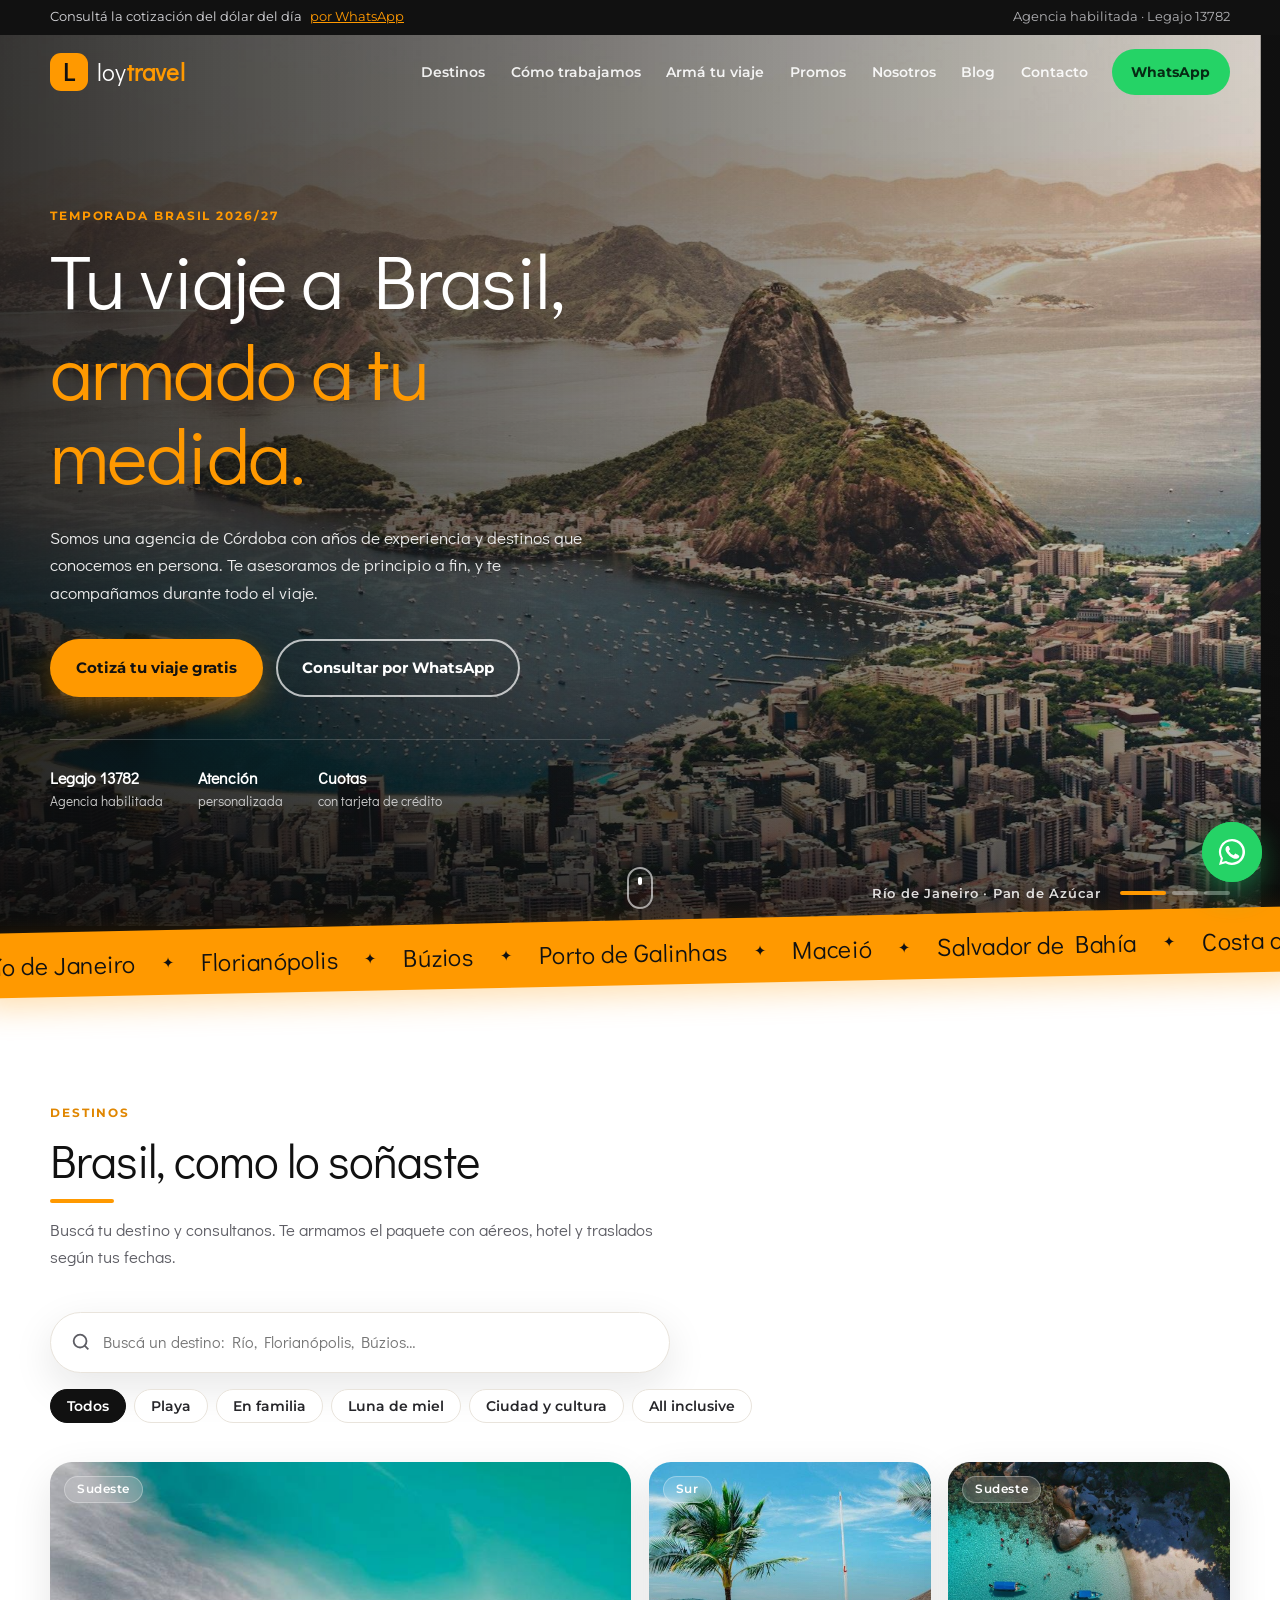
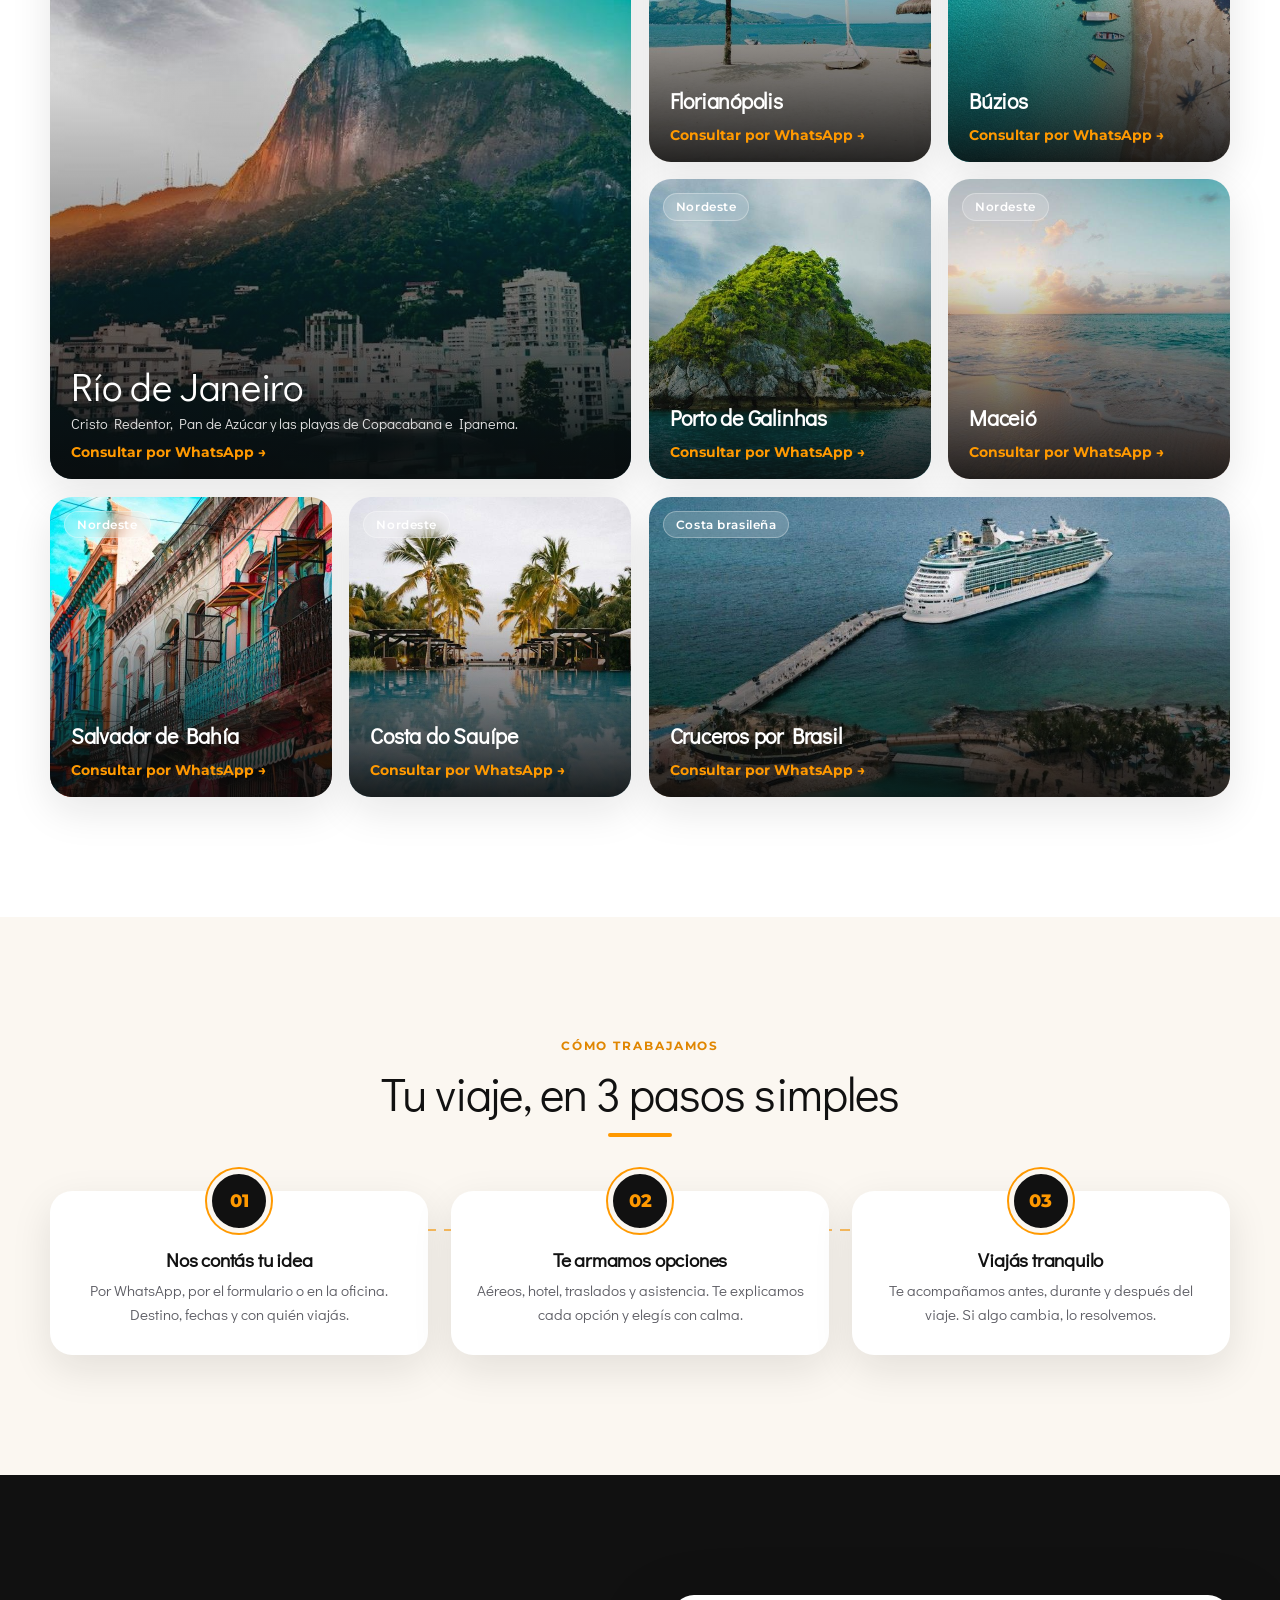
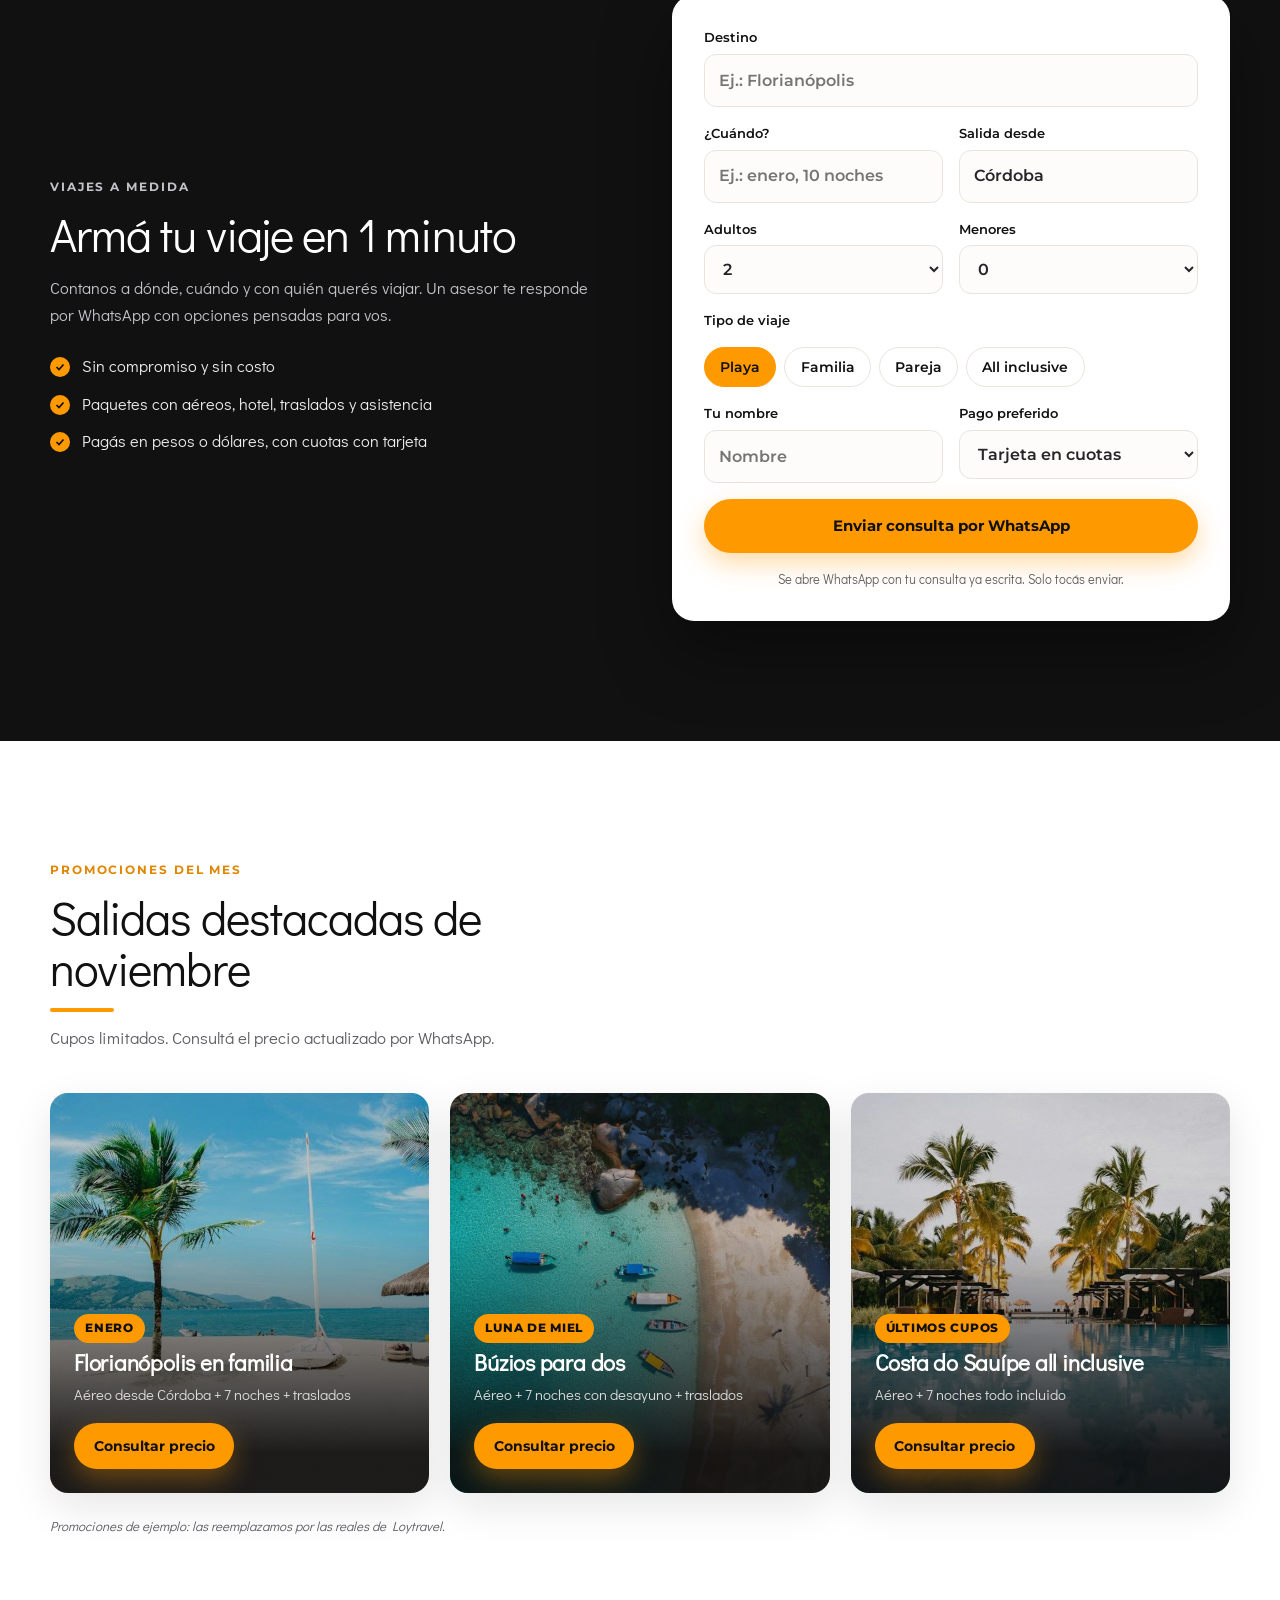
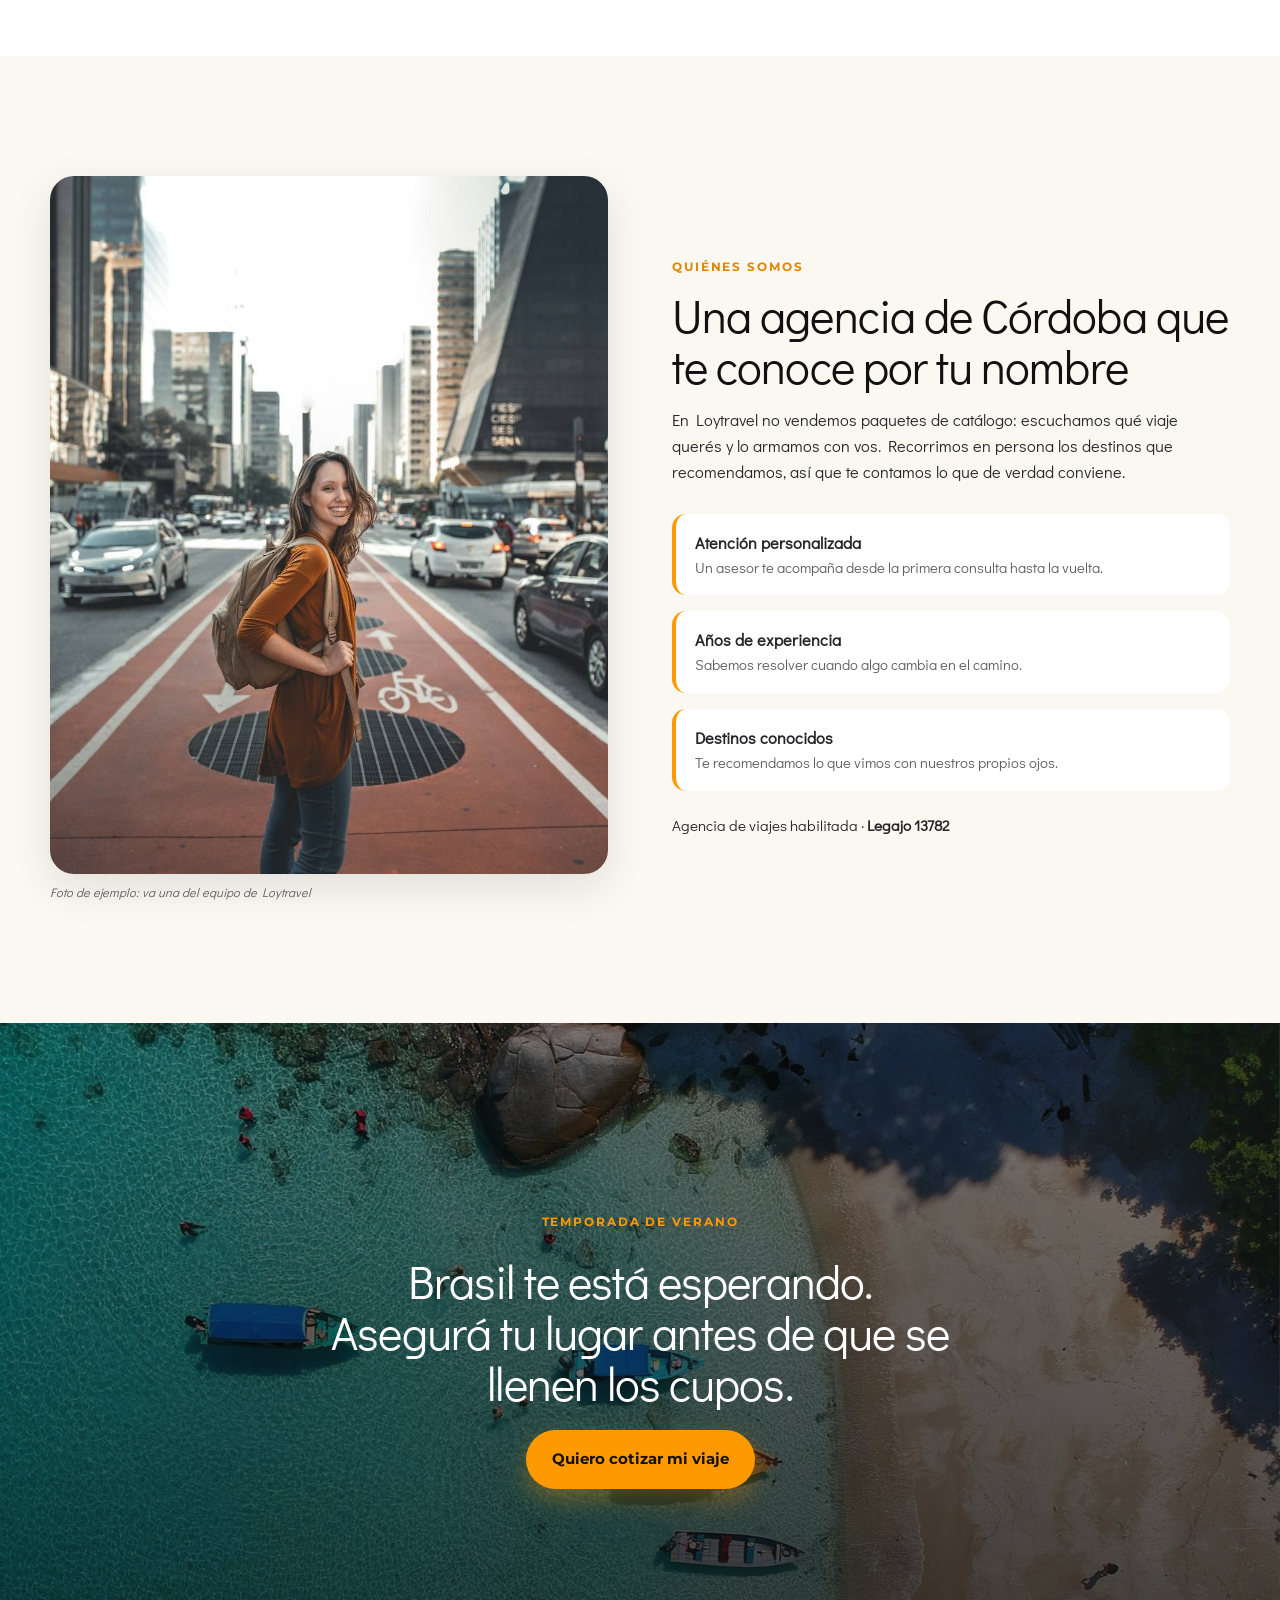
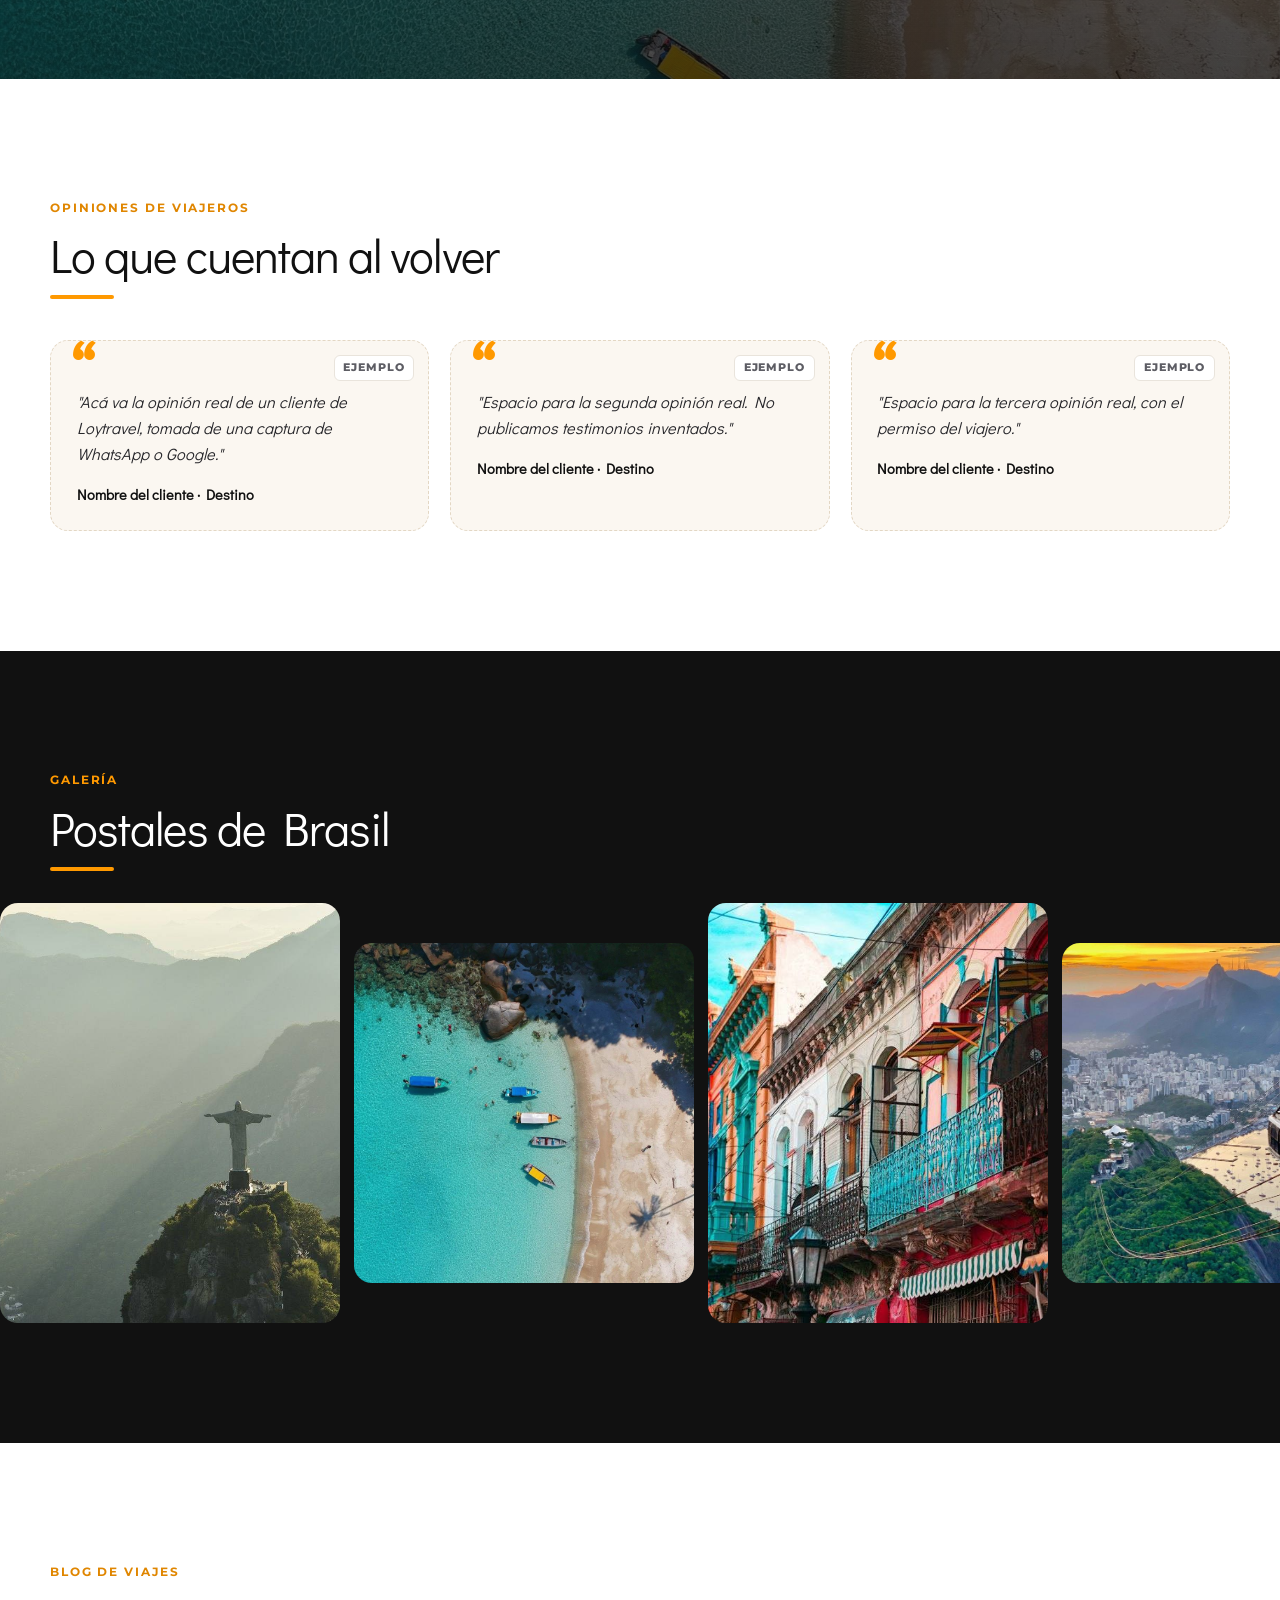
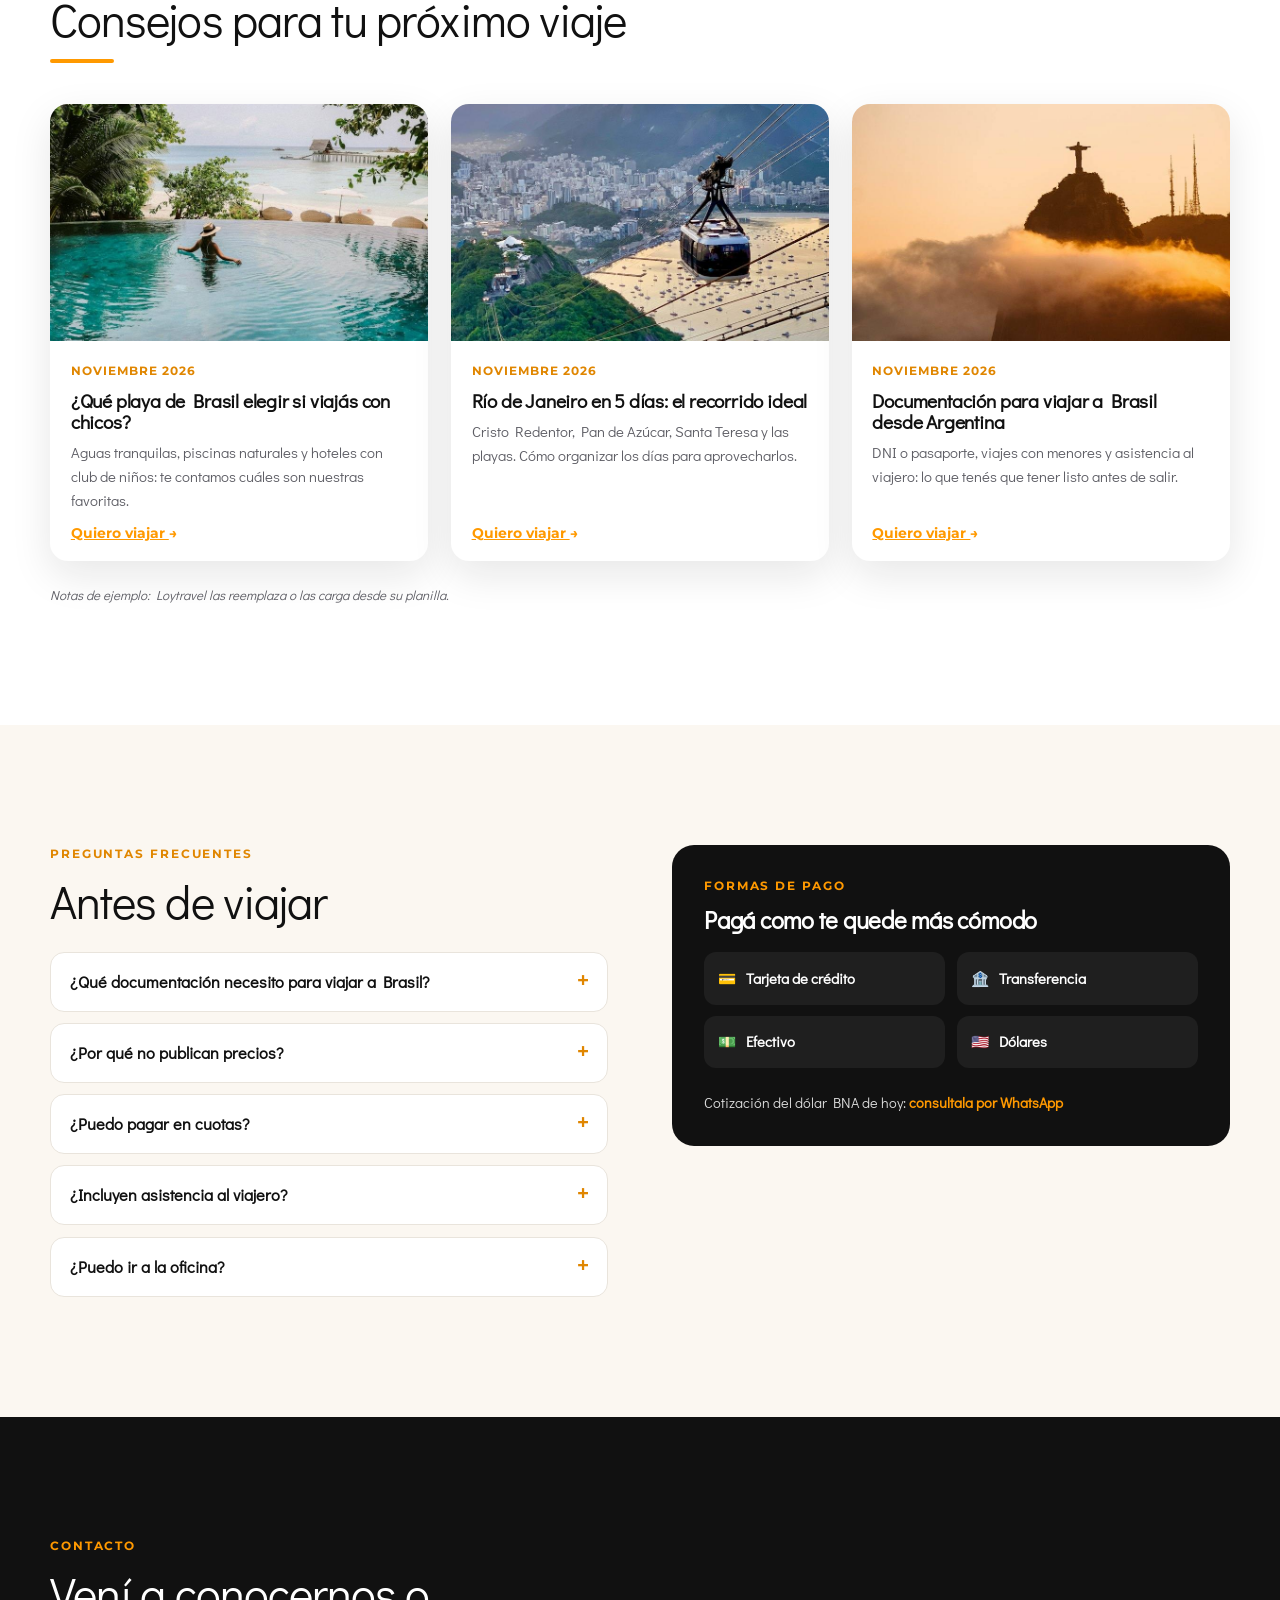
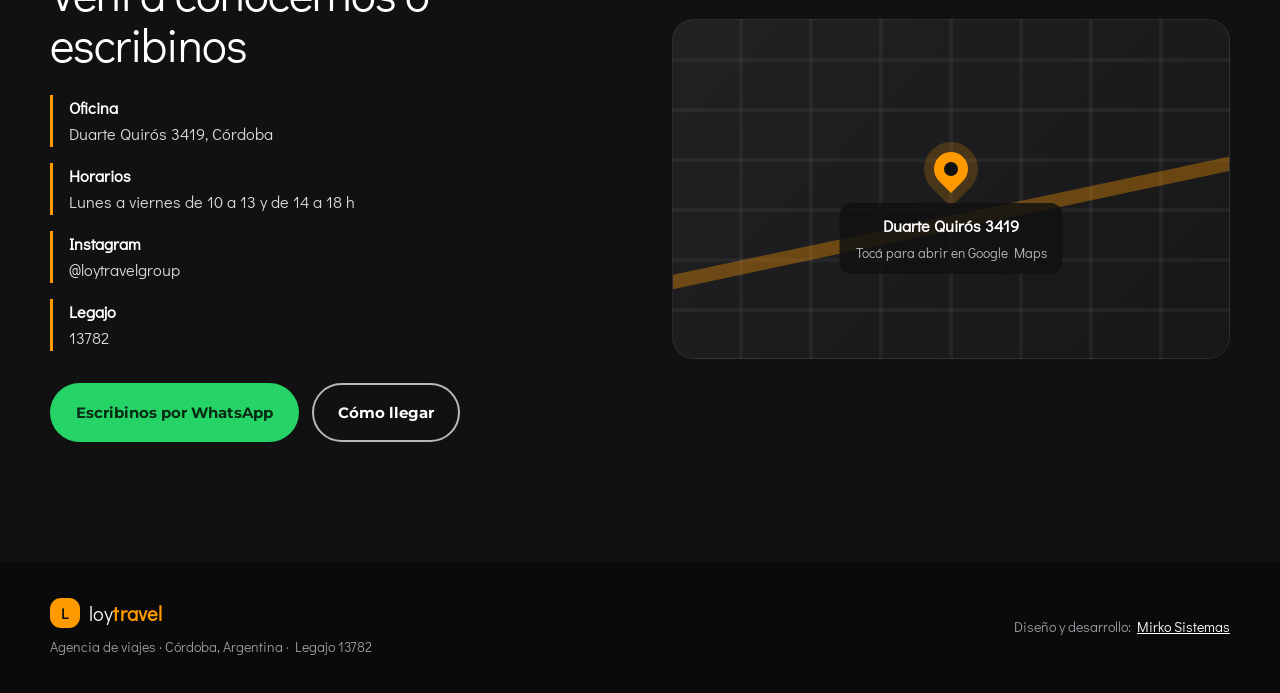
==== commit 51e5bb65: "Rediseño: tipografía de marca, animaciones, pasos, banner y galería en movimiento Co-Authored-By: Cl" ====
--- a/index.html
+++ b/index.html
@@ -9,11 +9,12 @@
 <meta name="theme-color" content="#111111">
 <link rel="preconnect" href="https://fonts.googleapis.com">
 <link rel="preconnect" href="https://fonts.gstatic.com" crossorigin>
-<link href="https://fonts.googleapis.com/css2?family=Questrial&family=Montserrat:wght@400;500;600;700;800&display=swap" rel="stylesheet">
+<link href="https://fonts.googleapis.com/css2?family=Didact+Gothic&family=Montserrat:wght@500;600;700;800&display=swap" rel="stylesheet">
 <link rel="stylesheet" href="css/styles.css">
 <link rel="icon" href="data:image/svg+xml,%3Csvg xmlns='http://www.w3.org/2000/svg' viewBox='0 0 64 64'%3E%3Crect width='64' height='64' rx='14' fill='%23111'/%3E%3Ctext x='32' y='44' font-family='Arial' font-weight='700' font-size='34' text-anchor='middle' fill='%23FF9900'%3EL%3C/text%3E%3C/svg%3E">
 </head>
 <body>
+<div class="progress" id="progress"></div>
 
 <!-- Barra superior: dólar del día -->
 <div class="topbar">
@@ -34,6 +35,7 @@
     </a>
     <nav class="nav" id="nav" aria-label="Menú principal">
       <a href="#destinos">Destinos</a>
+      <a href="#como">Cómo trabajamos</a>
       <a href="#armatuviaje">Armá tu viaje</a>
       <a href="#promos">Promos</a>
       <a href="#nosotros">Nosotros</a>
@@ -57,7 +59,7 @@
   <div class="hero__shade"></div>
   <div class="wrap hero__in">
     <p class="kicker reveal">Temporada Brasil 2026/27</p>
-    <h1 class="reveal">Tu viaje a Brasil,<br><span>armado a tu medida.</span></h1>
+    <h1 class="hero__title"><span class="line"><span>Tu viaje a Brasil,</span></span><span class="line"><span class="accent">armado a tu medida.</span></span></h1>
     <p class="hero__lead reveal">Somos una agencia de Córdoba con años de experiencia y destinos que conocemos en persona. Te asesoramos de principio a fin, y te acompañamos durante todo el viaje.</p>
     <div class="hero__btns reveal">
       <a href="#armatuviaje" class="btn btn--primary">Cotizá tu viaje gratis</a>
@@ -69,8 +71,19 @@
       <li><b>Cuotas</b><span>con tarjeta de crédito</span></li>
     </ul>
   </div>
+  <div class="hero__meta">
+    <span class="hero__place" id="heroPlace">Río de Janeiro · Pan de Azúcar</span>
+    <div class="hero__dots" id="heroDots"><button class="is-on" aria-label="Foto 1"></button><button aria-label="Foto 2"></button><button aria-label="Foto 3"></button></div>
+  </div>
   <a href="#destinos" class="hero__down" aria-label="Ver destinos"></a>
 </section>
+
+<div class="marquee" aria-hidden="true">
+  <div class="marquee__track">
+    <span>Río de Janeiro</span><i>✦</i><span>Florianópolis</span><i>✦</i><span>Búzios</span><i>✦</i><span>Porto de Galinhas</span><i>✦</i><span>Maceió</span><i>✦</i><span>Salvador de Bahía</span><i>✦</i><span>Costa do Sauípe</span><i>✦</i><span>Cruceros</span><i>✦</i>
+    <span>Río de Janeiro</span><i>✦</i><span>Florianópolis</span><i>✦</i><span>Búzios</span><i>✦</i><span>Porto de Galinhas</span><i>✦</i><span>Maceió</span><i>✦</i><span>Salvador de Bahía</span><i>✦</i><span>Costa do Sauípe</span><i>✦</i><span>Cruceros</span><i>✦</i>
+  </div>
+</div>
 
 <!-- DESTINOS + BUSCADOR -->
 <section class="sec" id="destinos">
@@ -101,6 +114,21 @@
   </div>
 </section>
 
+<!-- CÓMO TRABAJAMOS -->
+<section class="sec sec--soft sec--steps" id="como">
+  <div class="wrap">
+    <div class="sec__head sec__head--center reveal">
+      <p class="kicker">Cómo trabajamos</p>
+      <h2>Tu viaje, en 3 pasos simples</h2>
+    </div>
+    <ol class="steps">
+      <li class="step reveal"><span class="step__n">01</span><h3>Nos contás tu idea</h3><p>Por WhatsApp, por el formulario o en la oficina. Destino, fechas y con quién viajás.</p></li>
+      <li class="step reveal"><span class="step__n">02</span><h3>Te armamos opciones</h3><p>Aéreos, hotel, traslados y asistencia. Te explicamos cada opción y elegís con calma.</p></li>
+      <li class="step reveal"><span class="step__n">03</span><h3>Viajás tranquilo</h3><p>Te acompañamos antes, durante y después del viaje. Si algo cambia, lo resolvemos.</p></li>
+    </ol>
+  </div>
+</section>
+
 <!-- ARMÁ TU VIAJE -->
 <section class="sec sec--dark" id="armatuviaje">
   <div class="wrap split">
@@ -177,6 +205,16 @@
   </div>
 </section>
 
+<!-- BANNER PARALLAX -->
+<section class="banner" aria-label="Brasil te espera">
+  <div class="banner__bg" style="background-image:url(img/hero-2.jpg)"></div>
+  <div class="wrap banner__in reveal">
+    <p class="kicker">Temporada de verano</p>
+    <h2>Brasil te está esperando.<br>Asegurá tu lugar antes de que se llenen los cupos.</h2>
+    <a href="#armatuviaje" class="btn btn--primary">Quiero cotizar mi viaje</a>
+  </div>
+</section>
+
 <!-- OPINIONES -->
 <section class="sec" id="opiniones">
   <div class="wrap">
@@ -201,12 +239,16 @@
     </div>
   </div>
   <div class="gallery" id="gallery">
-    <img src="img/cristo.jpg" alt="Cristo Redentor entre montañas" loading="lazy">
-    <img src="img/buzios.jpg" alt="Playa de agua turquesa con lanchas" loading="lazy">
-    <img src="img/salvador.jpg" alt="Casas coloniales coloridas" loading="lazy">
-    <img src="img/blog-2.jpg" alt="Teleférico del Pan de Azúcar" loading="lazy">
-    <img src="img/resort.jpg" alt="Piscina de resort con palmeras" loading="lazy">
-    <img src="img/floripa.jpg" alt="Playa con palmeras y sombrillas" loading="lazy">
+    <div class="gallery__track">
+      <img src="img/cristo.jpg" alt="Cristo Redentor entre montañas" loading="lazy">
+      <img src="img/buzios.jpg" alt="Playa de agua turquesa con lanchas" loading="lazy">
+      <img src="img/salvador.jpg" alt="Casas coloniales coloridas" loading="lazy">
+      <img src="img/blog-2.jpg" alt="Teleférico del Pan de Azúcar" loading="lazy">
+      <img src="img/resort.jpg" alt="Piscina de resort con palmeras" loading="lazy">
+      <img src="img/floripa.jpg" alt="Playa con palmeras y sombrillas" loading="lazy">
+      <img src="img/rio.jpg" alt="Pan de Azúcar al atardecer" loading="lazy">
+      <img src="img/porto.jpg" alt="Isla verde en el mar" loading="lazy">
+    </div>
   </div>
 </section>
 
--- a/css/styles.css
+++ b/css/styles.css
@@ -1,25 +1,31 @@
-/* Loytravel · naranja #FF9900, negro y blanco · Century Gothic (Questrial como alternativa web) */
+/* Loytravel · naranja #FF9900, negro y blanco · Century Gothic (Didact Gothic como alternativa web gratuita) */
 :root{
   --naranja:#FF9900; --naranja-osc:#E08600; --negro:#111111; --grafito:#1b1b1d;
-  --blanco:#FFFFFF; --crema:#FBF7F1; --texto:#26262a; --gris:#6b6b72; --linea:#e9e4dc;
+  --blanco:#FFFFFF; --crema:#FBF7F1; --texto:#26262a; --gris:#5d5d64; --linea:#e9e4dc;
   --wa:#25D366;
-  --titulos:"Century Gothic","Questrial","Futura",system-ui,sans-serif;
-  --base:"Montserrat",system-ui,-apple-system,"Segoe UI",sans-serif;
+  --titulos:"Century Gothic","CenturyGothic","Didact Gothic","AppleGothic",sans-serif;
+  --base:"Century Gothic","CenturyGothic","Didact Gothic","AppleGothic",sans-serif;
+  --ui:"Montserrat",system-ui,-apple-system,"Segoe UI",sans-serif;
+  --ease:cubic-bezier(.2,.7,.2,1);
   --r:18px; --sombra:0 14px 40px rgba(17,17,17,.10);
 }
 *{box-sizing:border-box;margin:0;padding:0}
-html{scroll-behavior:smooth;scroll-padding-top:84px}
-body{font-family:var(--base);color:var(--texto);background:var(--blanco);line-height:1.6;-webkit-font-smoothing:antialiased;overflow-x:hidden}
+html{scroll-behavior:smooth;scroll-padding-top:84px;overflow-x:clip}
+body{font-family:var(--base);color:var(--texto);background:var(--blanco);line-height:1.6;-webkit-font-smoothing:antialiased;overflow-x:clip}
 img{display:block;max-width:100%}
 a{color:inherit}
 .wrap{width:min(1180px,100% - 32px);margin-inline:auto}
-h1,h2,h3{font-family:var(--titulos);font-weight:700;line-height:1.12;color:var(--negro);letter-spacing:-.01em}
+h1,h2,h3{font-family:var(--titulos);font-weight:400;line-height:1.1;color:var(--negro);letter-spacing:-.02em}
+h3{font-weight:700;letter-spacing:-.01em}
+body{font-size:1.02rem}
 h2{font-size:clamp(1.9rem,4.4vw,2.9rem)}
 h3{font-size:1.2rem}
-.kicker{font-size:.78rem;font-weight:700;letter-spacing:.16em;text-transform:uppercase;color:var(--naranja-osc);margin-bottom:.7rem}
+.kicker{font-family:var(--ui);font-size:.74rem;font-weight:700;letter-spacing:.16em;text-transform:uppercase;color:var(--naranja-osc);margin-bottom:.7rem}
 
 /* Botones */
-.btn{display:inline-flex;align-items:center;justify-content:center;gap:.5rem;padding:.95rem 1.5rem;border-radius:999px;font-weight:700;font-size:.98rem;text-decoration:none;border:2px solid transparent;cursor:pointer;transition:transform .2s,background .2s,box-shadow .2s;font-family:var(--base)}
+.btn{display:inline-flex;align-items:center;justify-content:center;gap:.5rem;padding:.95rem 1.5rem;border-radius:999px;font-weight:700;font-size:.95rem;text-decoration:none;border:2px solid transparent;cursor:pointer;transition:transform .3s var(--ease),background .2s,box-shadow .3s;font-family:var(--ui);position:relative;overflow:hidden;isolation:isolate}
+.btn::after{content:"";position:absolute;inset:0;background:linear-gradient(110deg,transparent 30%,rgba(255,255,255,.45) 50%,transparent 70%);transform:translateX(-120%);transition:transform .7s var(--ease);z-index:-1}
+.btn:hover::after{transform:translateX(120%)}
 .btn:hover{transform:translateY(-2px)}
 .btn--primary{background:var(--naranja);color:var(--negro);box-shadow:0 10px 26px rgba(255,153,0,.35)}
 .btn--primary:hover{background:#ffab2e}
@@ -48,7 +54,7 @@
 .logo__mark{width:38px;height:38px;border-radius:11px;background:var(--naranja);color:var(--negro);display:grid;place-items:center;font-weight:800;font-family:var(--base)}
 .logo__txt b{color:var(--naranja);font-weight:700}
 .nav{display:flex;gap:1.6rem;margin-left:auto}
-.nav a{color:#fff;text-decoration:none;font-weight:600;font-size:.93rem;opacity:.9;position:relative}
+.nav a{color:#fff;text-decoration:none;font-family:var(--ui);font-weight:600;font-size:.88rem;opacity:.9;position:relative}
 .nav a::after{content:"";position:absolute;left:0;bottom:-6px;width:0;height:2px;background:var(--naranja);transition:width .25s}
 .nav a:hover::after{width:100%}
 .burger{display:none;background:none;border:0;width:44px;height:44px;cursor:pointer;margin-left:auto}
@@ -64,7 +70,7 @@
 .hero__in{position:relative;padding:140px 0 90px}
 .hero .kicker{color:var(--naranja)}
 .hero h1{color:#fff;font-size:clamp(2.5rem,7vw,4.8rem);max-width:13ch}
-.hero h1 span{color:var(--naranja)}
+
 .hero__lead{max-width:540px;margin:1.3rem 0 2rem;font-size:1.08rem;color:#ececec}
 .hero__btns{display:flex;flex-wrap:wrap;gap:.8rem}
 .hero__trust{list-style:none;display:flex;flex-wrap:wrap;gap:2.2rem;margin-top:2.6rem;padding-top:1.6rem;border-top:1px solid rgba(255,255,255,.18);max-width:560px}
@@ -77,6 +83,7 @@
 /* Secciones */
 .sec{padding:clamp(70px,10vw,120px) 0}
 .sec--tight{padding-bottom:0}
+.sec--tight .sec__head{margin-bottom:2rem}
 .sec--dark{background:var(--negro);color:#d9d9de}
 .sec--dark h2,.sec--dark h3{color:#fff}
 .sec--dark .kicker{color:var(--naranja)}
@@ -93,25 +100,29 @@
 .search__box svg{width:22px;height:22px;fill:none;stroke:var(--gris);stroke-width:2;flex:none}
 .search__box input{border:0;outline:0;font:inherit;font-size:1rem;padding:.7rem 0;width:100%;background:transparent}
 .chips{display:flex;gap:.5rem;overflow-x:auto;padding-bottom:4px;scrollbar-width:none}
-.chip{flex:none;border:1.5px solid var(--linea);background:#fff;border-radius:999px;padding:.5rem 1rem;font:600 .88rem var(--base);cursor:pointer;color:var(--texto);transition:.2s}
+.chip{flex:none;border:1.5px solid var(--linea);background:#fff;border-radius:999px;padding:.5rem 1rem;font:600 .86rem var(--ui);cursor:pointer;color:var(--texto);transition:.2s}
 .chip:hover{border-color:var(--naranja)}
 .chip.is-on{background:var(--negro);color:#fff;border-color:var(--negro)}
 
-/* Destinos */
-.grid-dest{display:grid;grid-template-columns:repeat(4,1fr);gap:1.2rem}
-.dest{background:#fff;border-radius:var(--r);overflow:hidden;box-shadow:var(--sombra);display:flex;flex-direction:column;transition:transform .3s,box-shadow .3s}
-.dest:hover{transform:translateY(-6px);box-shadow:0 22px 50px rgba(17,17,17,.16)}
-.dest--big{grid-column:span 2}
-.dest__img{position:relative;aspect-ratio:4/3;overflow:hidden}
-.dest--big .dest__img{aspect-ratio:16/9.6}
-.dest__img img{width:100%;height:100%;object-fit:cover;transition:transform .6s}
-.dest:hover .dest__img img{transform:scale(1.06)}
-.dest__zona{position:absolute;left:12px;top:12px;background:rgba(17,17,17,.75);color:#fff;font-size:.74rem;font-weight:600;padding:.3rem .7rem;border-radius:999px}
-.dest__body{padding:1.1rem 1.2rem 1.3rem;display:flex;flex-direction:column;gap:.45rem;flex:1}
-.dest__body p{color:var(--gris);font-size:.92rem;flex:1}
-.dest__cta{font-weight:700;color:var(--naranja-osc);text-decoration:none;font-size:.95rem}
-.dest__cta span{display:inline-block;transition:transform .2s}
-.dest__cta:hover span{transform:translateX(4px)}
+/* Destinos: tarjetas con foto completa */
+.grid-dest{display:grid;grid-template-columns:repeat(4,1fr);grid-auto-rows:300px;gap:1.1rem}
+.dest{position:relative;border-radius:22px;overflow:hidden;display:flex;align-items:flex-end;text-decoration:none;color:#fff;box-shadow:var(--sombra);transform-style:preserve-3d}
+.dest.is-in{transition:opacity .8s ease,transform .25s ease-out,box-shadow .3s}
+.dest--big{grid-column:span 2;grid-row:span 2}
+.dest:last-child{grid-column:span 2}
+.dest img{position:absolute;inset:0;width:100%;height:100%;object-fit:cover;transition:transform 1.1s var(--ease)}
+.dest::before{content:"";position:absolute;inset:0;background:linear-gradient(0deg,rgba(10,10,10,.88) 0%,rgba(10,10,10,.35) 45%,rgba(10,10,10,0) 70%);z-index:1;transition:background .4s}
+.dest:hover img{transform:scale(1.08)}
+.dest:hover{box-shadow:0 30px 60px rgba(17,17,17,.28)}
+.dest__zona{position:absolute;left:14px;top:14px;z-index:2;background:rgba(255,255,255,.16);backdrop-filter:blur(8px);border:1px solid rgba(255,255,255,.3);color:#fff;font:600 .72rem var(--ui);letter-spacing:.05em;padding:.35rem .75rem;border-radius:999px}
+.dest__body{position:relative;z-index:2;padding:1.3rem 1.3rem 1.2rem;display:grid;gap:.35rem}
+.dest h3{color:#fff;font-size:1.35rem}
+.dest--big h3{font-size:clamp(1.8rem,3vw,2.5rem);font-weight:400}
+.dest__body p{color:#e3e3e3;font-size:.9rem;max-height:0;opacity:0;overflow:hidden;transition:max-height .5s var(--ease),opacity .4s}
+.dest--big .dest__body p,.dest:hover .dest__body p,.dest:focus-visible .dest__body p{max-height:5rem;opacity:1}
+.dest__cta{font:700 .85rem var(--ui);color:var(--naranja);margin-top:.2rem}
+.dest__cta span{display:inline-block;transition:transform .3s var(--ease)}
+.dest:hover .dest__cta span{transform:translateX(6px)}
 .empty{margin-top:1rem;color:var(--gris)}
 .empty a{color:var(--naranja-osc);font-weight:700}
 
@@ -128,7 +139,7 @@
 .form{background:#fff;color:var(--texto);border-radius:22px;padding:clamp(1.3rem,3vw,2rem);box-shadow:0 30px 70px rgba(0,0,0,.4);display:grid;gap:1rem}
 .form__row{display:grid;gap:1rem}
 .form__row--2{grid-template-columns:1fr 1fr}
-.form label,.lbl{display:flex;flex-direction:column;gap:.35rem;font-weight:600;font-size:.85rem;color:var(--negro)}
+.form label,.lbl{display:flex;flex-direction:column;gap:.35rem;font-family:var(--ui);font-weight:600;font-size:.82rem;color:var(--negro)}
 .form input,.form select{font:inherit;font-size:1rem;padding:.8rem .9rem;border:1.5px solid var(--linea);border-radius:12px;background:#fdfcfa;color:var(--texto);width:100%}
 .form input:focus,.form select:focus{outline:0;border-color:var(--naranja);box-shadow:0 0 0 3px rgba(255,153,0,.2)}
 .form .is-bad{border-color:#d93b3b;background:#fff5f5}
@@ -170,9 +181,13 @@
 .op__tag{position:absolute;top:14px;right:14px;font-size:.7rem;font-weight:800;text-transform:uppercase;letter-spacing:.08em;background:#fff;border:1px solid var(--linea);padding:.2rem .55rem;border-radius:6px;color:var(--gris)}
 
 /* Galería */
-.gallery{display:grid;grid-template-columns:repeat(6,1fr);gap:6px}
-.gallery img{width:100%;height:280px;object-fit:cover;filter:saturate(1.05);transition:filter .3s,transform .4s}
-.gallery img:hover{transform:scale(1.02);filter:saturate(1.25)}
+.gallery{overflow:hidden;padding-bottom:clamp(70px,10vw,120px)}
+.gallery__track{display:flex;gap:14px;width:max-content;animation:slide 50s linear infinite}
+.gallery:hover .gallery__track{animation-play-state:paused}
+.gallery img{width:340px;height:420px;object-fit:cover;border-radius:18px;transition:transform .5s var(--ease),filter .4s;filter:saturate(.95)}
+.gallery img:nth-child(even){height:340px;margin-top:40px}
+.gallery img:hover{transform:scale(1.03) rotate(-1deg);filter:saturate(1.2)}
+@keyframes slide{to{transform:translateX(calc(-50% - 7px))}}
 
 /* Blog */
 .grid-blog{display:grid;grid-template-columns:repeat(3,1fr);gap:1.4rem}
@@ -266,3 +281,95 @@
   .map{min-height:260px}
   .split__img::after{right:-8px;bottom:-8px}
 }
+
+/* ===== Mejoras visuales ===== */
+.progress{position:fixed;left:0;top:0;height:3px;width:100%;background:var(--naranja);transform-origin:0 50%;transform:scaleX(0);z-index:100}
+.dest__cta,.promo__tag,.op__tag,.post__date,.topbar,.btn,.pills span,.dest__zona{font-family:var(--ui)}
+
+/* Hero: entrada de título por líneas */
+.hero__title{font-weight:400}
+.hero__title .line{display:block;overflow:hidden;padding-bottom:.08em}
+.hero__title .line>span{display:inline-block;transform:translateY(105%);transition:transform 1.1s var(--ease)}
+.hero__title .line:nth-child(2)>span{transition-delay:.15s}
+.hero__title .accent{color:var(--naranja)}
+.is-loaded .hero__title .line>span{transform:none}
+.hero .reveal{transition-delay:.35s}
+.hero__media{will-change:transform}
+.hero__in{will-change:transform,opacity}
+.hero__meta{position:absolute;right:max(16px,calc((100% - 1180px)/2));bottom:34px;display:flex;align-items:center;gap:1.2rem;z-index:2}
+.hero__place{font:600 .8rem var(--ui);letter-spacing:.06em;color:#fff;opacity:.85}
+.hero__place.is-in{animation:fadeup .7s var(--ease)}
+@keyframes fadeup{from{opacity:0;transform:translateY(8px)}}
+.hero__dots{display:flex;gap:6px}
+.hero__dots button{width:26px;height:4px;border:0;border-radius:4px;background:rgba(255,255,255,.35);cursor:pointer;transition:width .4s var(--ease),background .3s;padding:0}
+.hero__dots button.is-on{width:46px;background:var(--naranja)}
+
+/* Cinta de destinos */
+.marquee{background:var(--naranja);color:var(--negro);overflow:hidden;padding:1rem 0;transform:rotate(-1.2deg) scale(1.03);margin-top:-14px;position:relative;z-index:3;box-shadow:0 10px 30px rgba(255,153,0,.3)}
+.marquee__track{display:flex;align-items:center;gap:1.6rem;width:max-content;animation:slide 32s linear infinite}
+.marquee span{font:400 clamp(1.1rem,2vw,1.5rem) var(--titulos);white-space:nowrap;letter-spacing:.01em}
+.marquee i{font-style:normal;font-size:.9rem}
+
+/* Títulos con subrayado animado */
+.sec__head h2{position:relative;display:inline-block}
+.sec__head h2::after{content:"";display:block;height:4px;width:64px;background:var(--naranja);border-radius:4px;margin-top:.9rem;transform:scaleX(0);transform-origin:0 50%;transition:transform 1s var(--ease) .3s}
+.sec__head.is-in h2::after{transform:scaleX(1)}
+.sec__head--center{text-align:center;margin-inline:auto}
+.sec__head--center h2::after{margin-inline:auto;transform-origin:50% 50%}
+
+/* Pasos */
+.steps{list-style:none;display:grid;grid-template-columns:repeat(3,1fr);gap:1.4rem;position:relative;counter-reset:s}
+.steps::before{content:"";position:absolute;left:12%;right:12%;top:38px;height:2px;background:repeating-linear-gradient(90deg,var(--naranja) 0 10px,transparent 10px 18px);opacity:.6}
+.step{background:#fff;border-radius:22px;padding:1.8rem 1.6rem;text-align:center;position:relative;box-shadow:var(--sombra);transition:transform .4s var(--ease),box-shadow .4s}
+.step:hover{transform:translateY(-6px);box-shadow:0 24px 50px rgba(17,17,17,.14)}
+.step__n{width:64px;height:64px;margin:-3.2rem auto 1rem;border-radius:50%;background:var(--negro);color:var(--naranja);display:grid;place-items:center;font:800 1.15rem var(--ui);border:5px solid var(--crema);box-shadow:0 0 0 2px var(--naranja)}
+.step p{color:var(--gris);font-size:.95rem;margin-top:.5rem}
+.sec--steps .steps{margin-top:3.4rem}
+.steps .step:nth-child(2){transition-delay:.12s}.steps .step:nth-child(3){transition-delay:.24s}
+
+/* Banner con parallax */
+.banner{position:relative;overflow:hidden;color:#fff;padding:clamp(110px,16vw,190px) 0;text-align:center}
+.banner__bg{position:absolute;inset:-25% 0;background-size:cover;background-position:center;will-change:transform}
+.banner::before{content:"";position:absolute;inset:0;background:linear-gradient(0deg,rgba(10,10,10,.75),rgba(10,10,10,.45));z-index:1}
+.banner__in{position:relative;z-index:2;display:grid;justify-items:center;gap:1.4rem}
+.banner h2{color:#fff;font-size:clamp(1.7rem,4vw,2.9rem);max-width:24ch}
+.banner .kicker{color:var(--naranja);margin:0}
+
+/* Revelado con escala para fotos */
+.split__img.reveal{transform:translateY(40px) scale(.96)}
+.split__img.reveal.is-in{transform:none}
+.promo{transition:transform .25s ease-out,box-shadow .3s}
+.promo.reveal{transition:opacity .8s ease,transform .8s var(--ease)}
+.promo.reveal.is-in{transition:opacity .8s ease,transform .25s ease-out,box-shadow .3s}
+
+/* Formulario: brillo naranja */
+.form{position:relative}
+.form::before{content:"";position:absolute;inset:-2px;border-radius:24px;background:linear-gradient(135deg,var(--naranja),transparent 40%,transparent 60%,var(--naranja));z-index:-1;opacity:.8}
+
+/* WhatsApp flotante con pulso */
+.wa-float::before{content:"";position:absolute;inset:0;border-radius:50%;background:var(--wa);animation:ring 2.4s infinite;z-index:-1}
+@keyframes ring{0%{transform:scale(1);opacity:.6}100%{transform:scale(1.7);opacity:0}}
+
+@media (max-width:1024px){.grid-dest{grid-template-columns:repeat(2,1fr);grid-auto-rows:260px}}
+@media (max-width:860px){
+  .steps{grid-template-columns:1fr;gap:3.2rem}
+  .steps::before{left:50%;right:auto;top:0;bottom:0;width:2px;height:auto;background:repeating-linear-gradient(180deg,var(--naranja) 0 10px,transparent 10px 18px)}
+  .hero__meta{left:16px;right:16px;bottom:22px;justify-content:space-between}
+  .hero__down{display:none}
+}
+@media (max-width:560px){
+  .grid-dest{grid-template-columns:1fr 1fr;grid-auto-rows:210px;gap:.7rem}
+  .dest--big{grid-column:span 2;grid-row:span 1}
+  .dest h3{font-size:1.05rem}
+  .dest__body{padding:.9rem}
+  .dest__cta{font-size:.75rem}
+  .dest__zona{font-size:.65rem;left:10px;top:10px}
+  .gallery img{width:240px;height:300px}
+  .gallery img:nth-child(even){height:240px;margin-top:30px}
+  .hero__place{font-size:.72rem}
+}
+@media (prefers-reduced-motion:reduce){
+  .hero__title .line>span{transform:none;transition:none}
+  .marquee__track,.gallery__track,.wa-float::before{animation:none}
+  .sec__head h2::after{transform:scaleX(1);transition:none}
+}
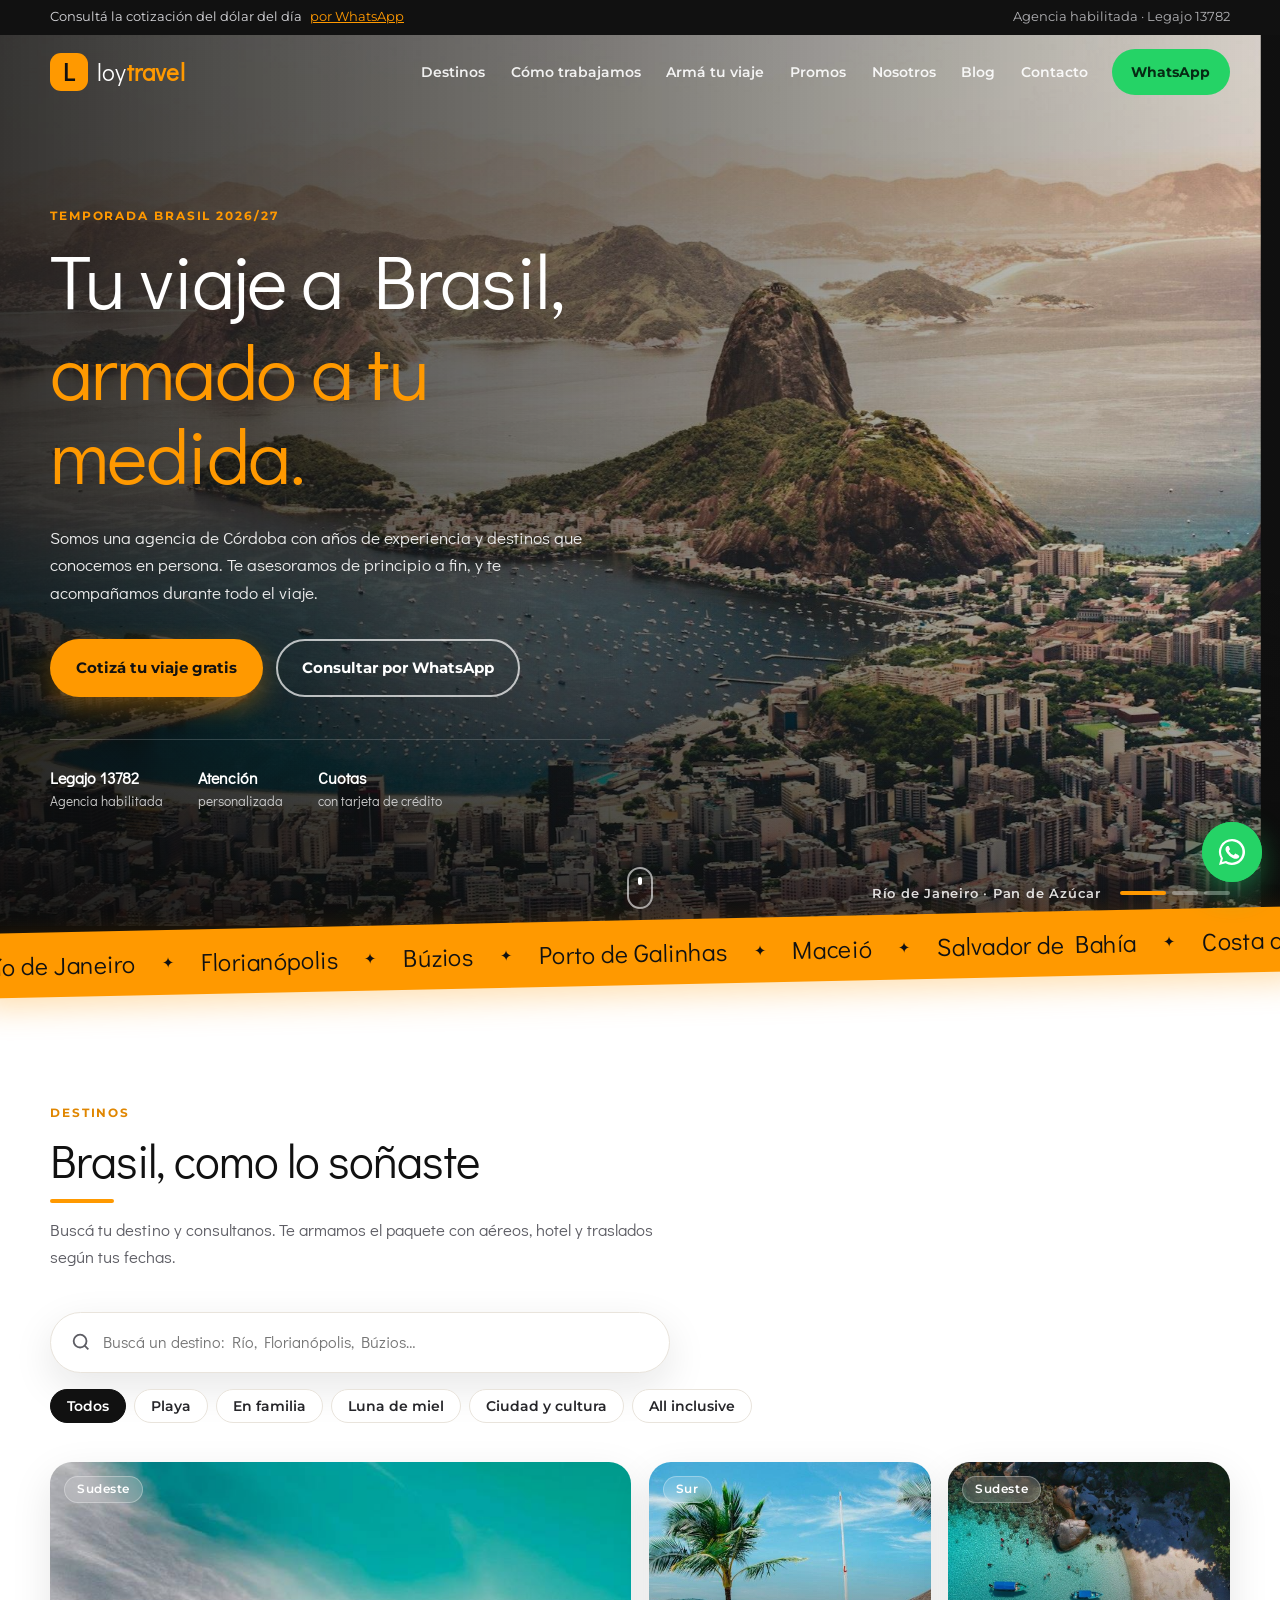
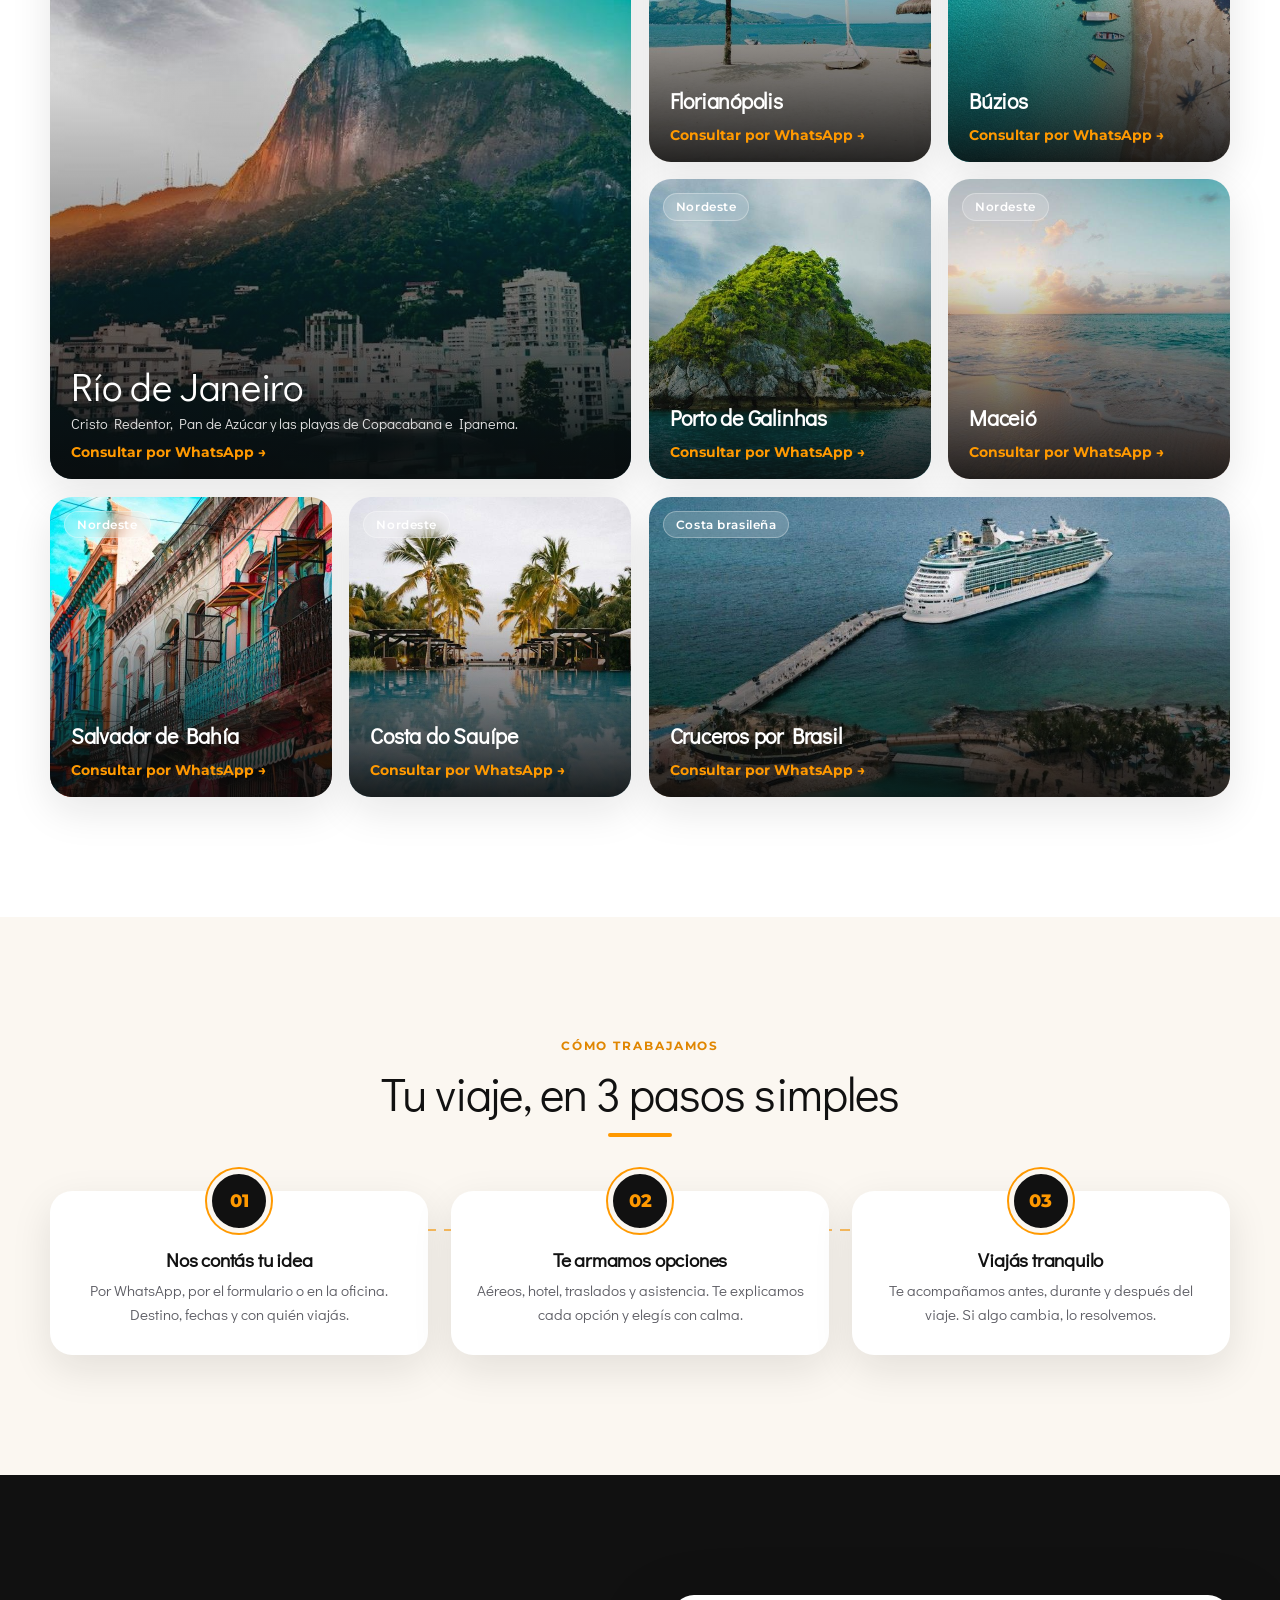
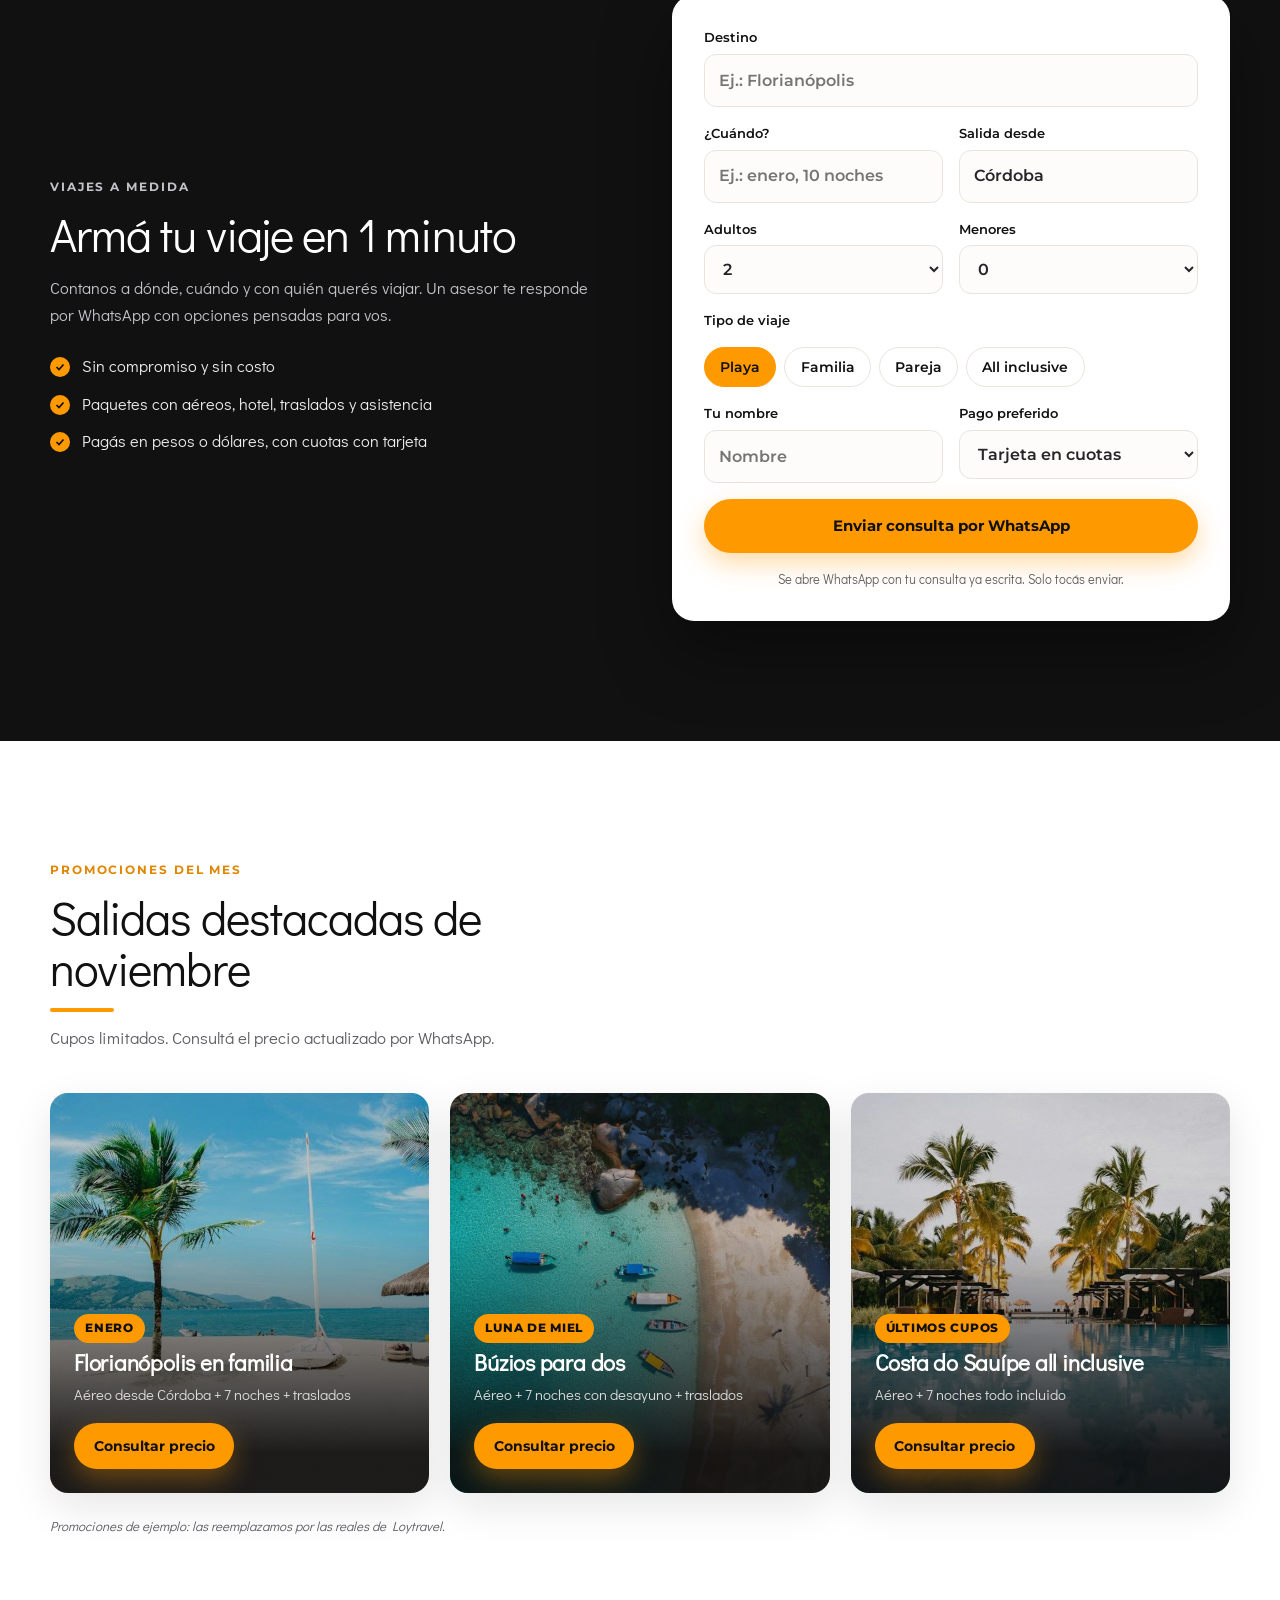
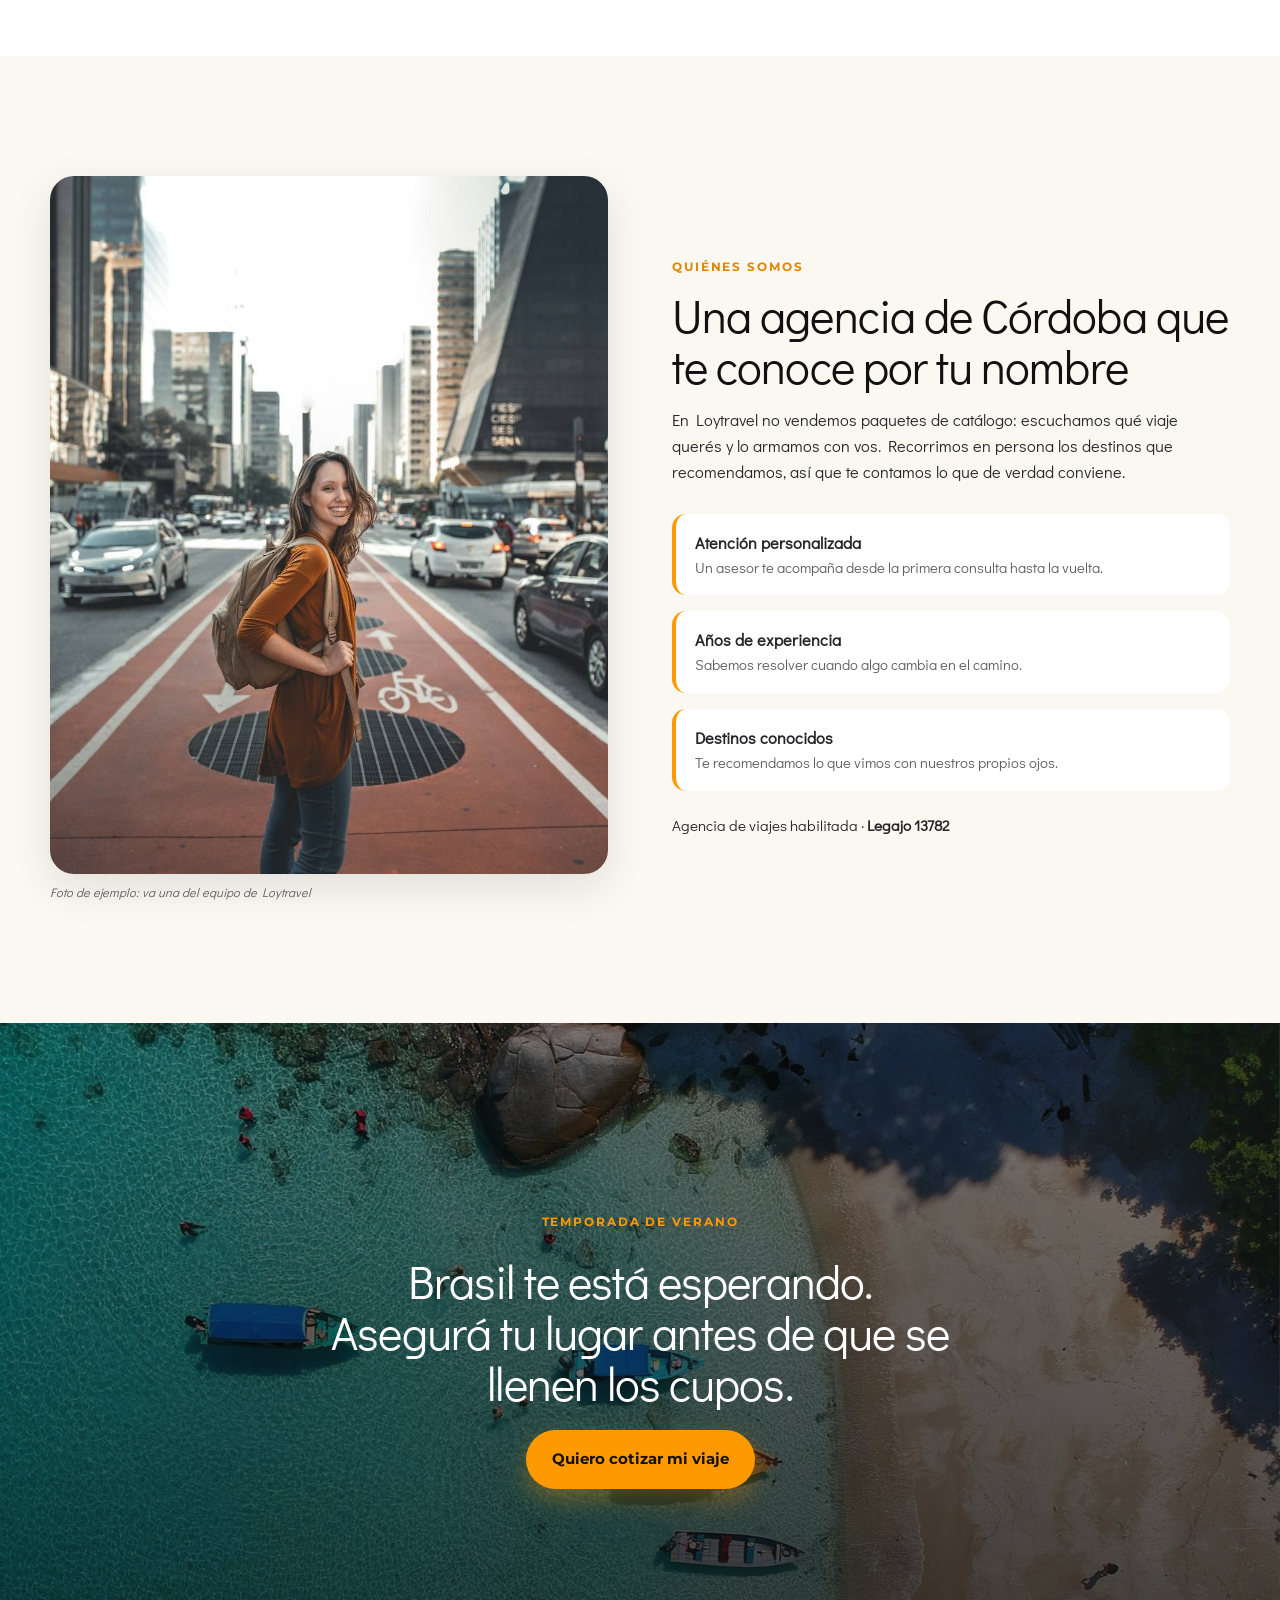
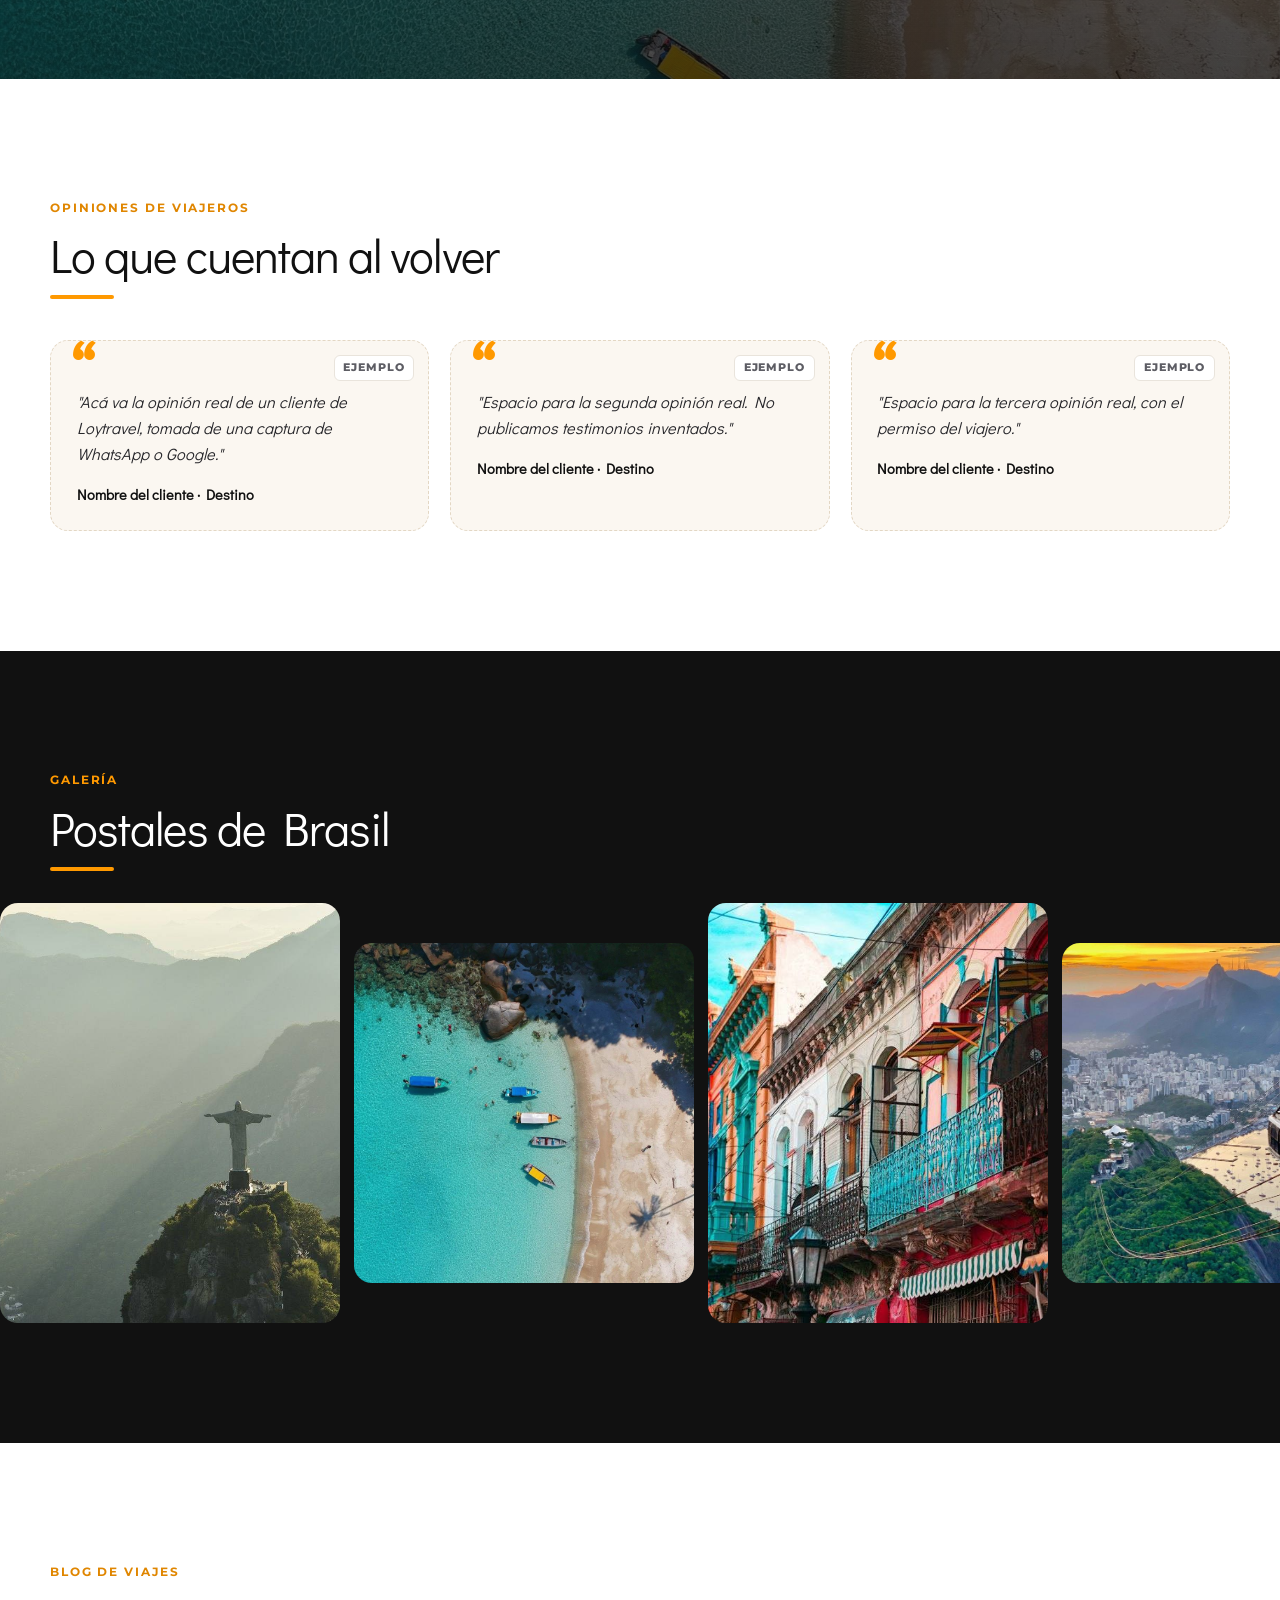
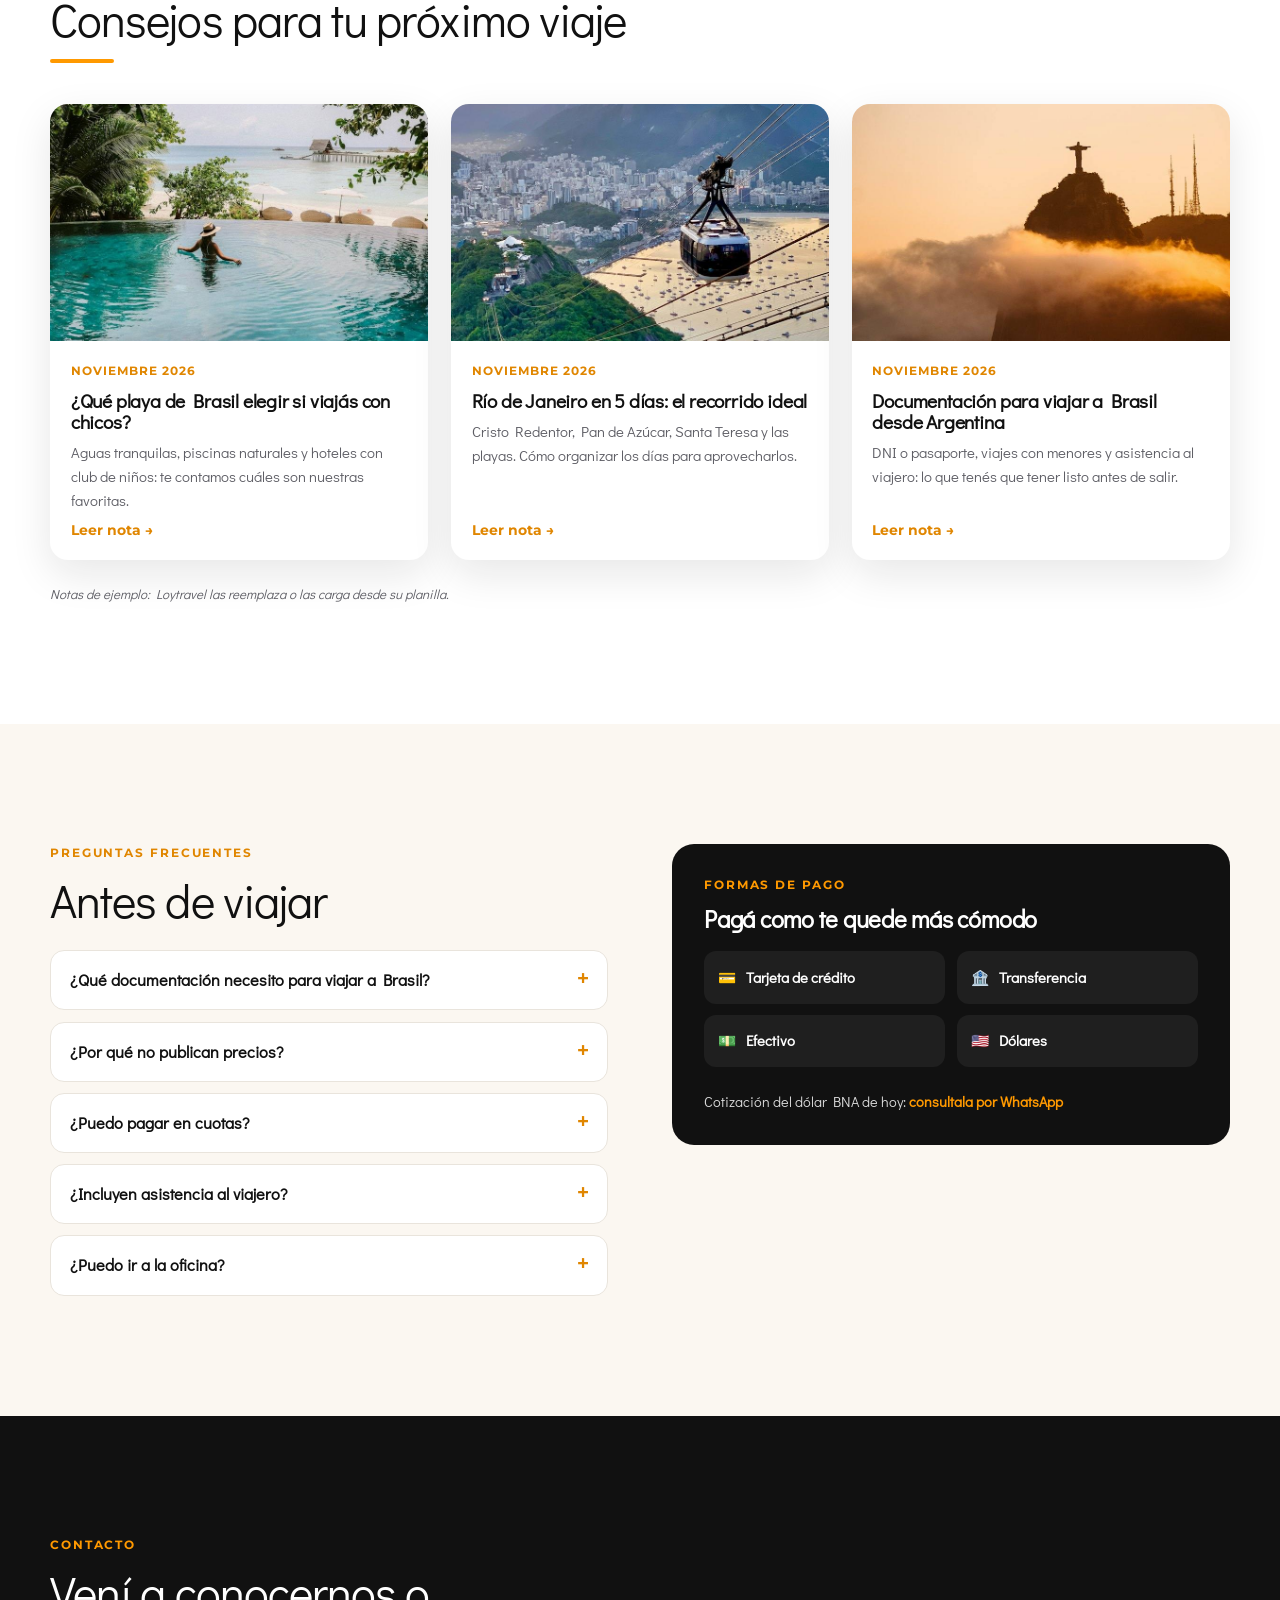
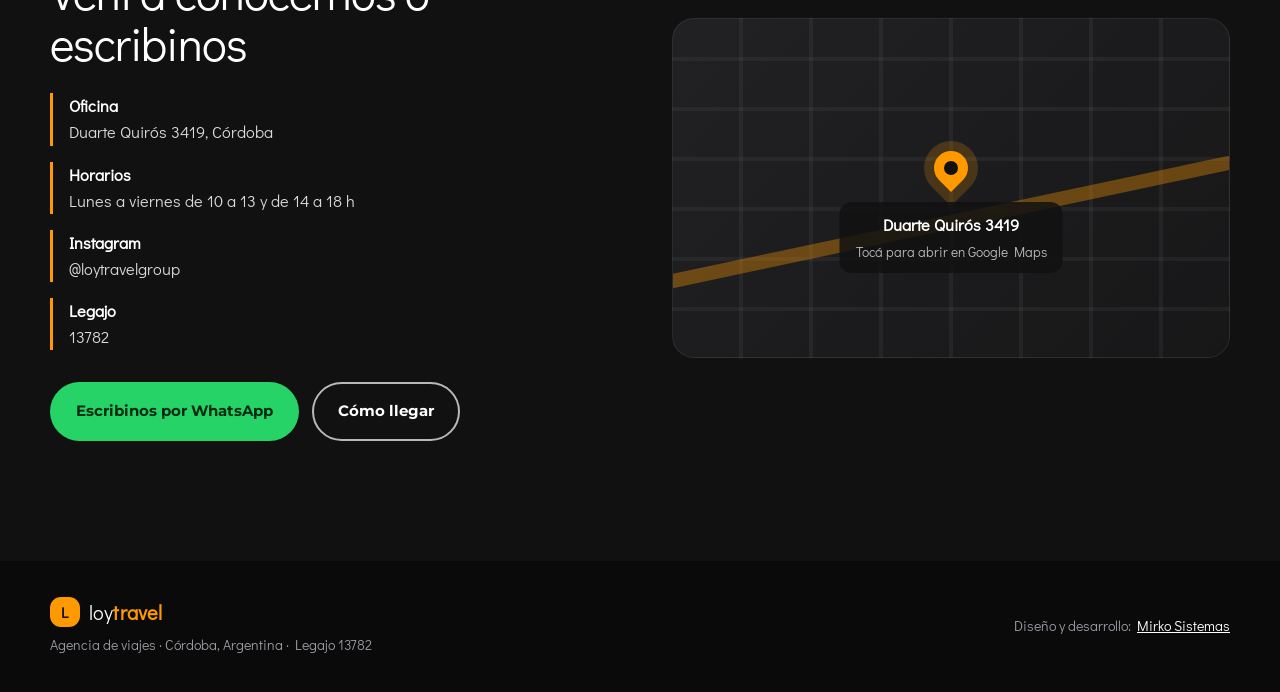
==== commit e85e8e40: "Blog: las notas se abren y se leen completas Co-Authored-By: Claude Opus 5.5 <noreply@anthropic.com>" ====
--- a/index.html
+++ b/index.html
@@ -332,6 +332,11 @@
   <svg viewBox="0 0 32 32" aria-hidden="true"><path d="M16 3a13 13 0 0 0-11.2 19.6L3 29l6.6-1.7A13 13 0 1 0 16 3Zm0 23.7c-2 0-4-.6-5.7-1.6l-.4-.2-3.9 1 1-3.8-.3-.4A10.7 10.7 0 1 1 16 26.7Zm5.9-8c-.3-.2-1.9-1-2.2-1-.3-.1-.5-.2-.7.1l-1 1.2c-.2.2-.4.3-.7.1a8.8 8.8 0 0 1-4.4-3.8c-.3-.6.3-.5 1-1.7.1-.2 0-.4 0-.6l-1-2.4c-.3-.6-.5-.5-.7-.5h-.6c-.2 0-.6.1-.9.4-.3.3-1.2 1.1-1.2 2.8s1.2 3.2 1.4 3.5c.2.2 2.4 3.7 5.8 5.1 2.2.9 3 1 4.1.8.7-.1 1.9-.8 2.2-1.5.3-.8.3-1.4.2-1.5l-.6-.3Z"/></svg>
 </a>
 
+<dialog class="modal" id="postModal" aria-label="Nota del blog">
+  <button class="modal__close" aria-label="Cerrar">×</button>
+  <div class="modal__body"></div>
+</dialog>
+
 <script src="js/data.js"></script>
 <script src="js/main.js"></script>
 </body>
--- a/css/styles.css
+++ b/css/styles.css
@@ -373,3 +373,17 @@
   .marquee__track,.gallery__track,.wa-float::before{animation:none}
   .sec__head h2::after{transform:scaleX(1);transition:none}
 }
+
+/* Nota del blog */
+.post__more{align-self:flex-start;background:none;border:0;padding:0;cursor:pointer;font:700 .88rem var(--ui);color:var(--naranja-osc)}
+.post__more span{display:inline-block;transition:transform .3s var(--ease)}
+.post__more:hover span{transform:translateX(6px)}
+.modal{border:0;padding:0;border-radius:22px;width:min(680px,100% - 32px);max-height:88vh;margin:auto;overflow:auto;box-shadow:0 40px 100px rgba(0,0,0,.5)}
+.modal::backdrop{background:rgba(10,10,10,.7);backdrop-filter:blur(4px)}
+.modal[open]{animation:pop .4s var(--ease)}
+@keyframes pop{from{opacity:0;transform:translateY(24px) scale(.97)}}
+.modal img{width:100%;height:260px;object-fit:cover}
+.modal__txt{padding:1.6rem 1.6rem 2rem;display:grid;gap:.9rem;justify-items:start}
+.modal__txt h3{font-size:1.6rem;font-weight:400}
+.modal__txt p{color:var(--texto)}
+.modal__close{position:sticky;top:12px;float:right;margin:12px 12px -56px 0;width:44px;height:44px;border-radius:50%;border:0;background:rgba(17,17,17,.75);color:#fff;font-size:1.6rem;cursor:pointer;z-index:2}
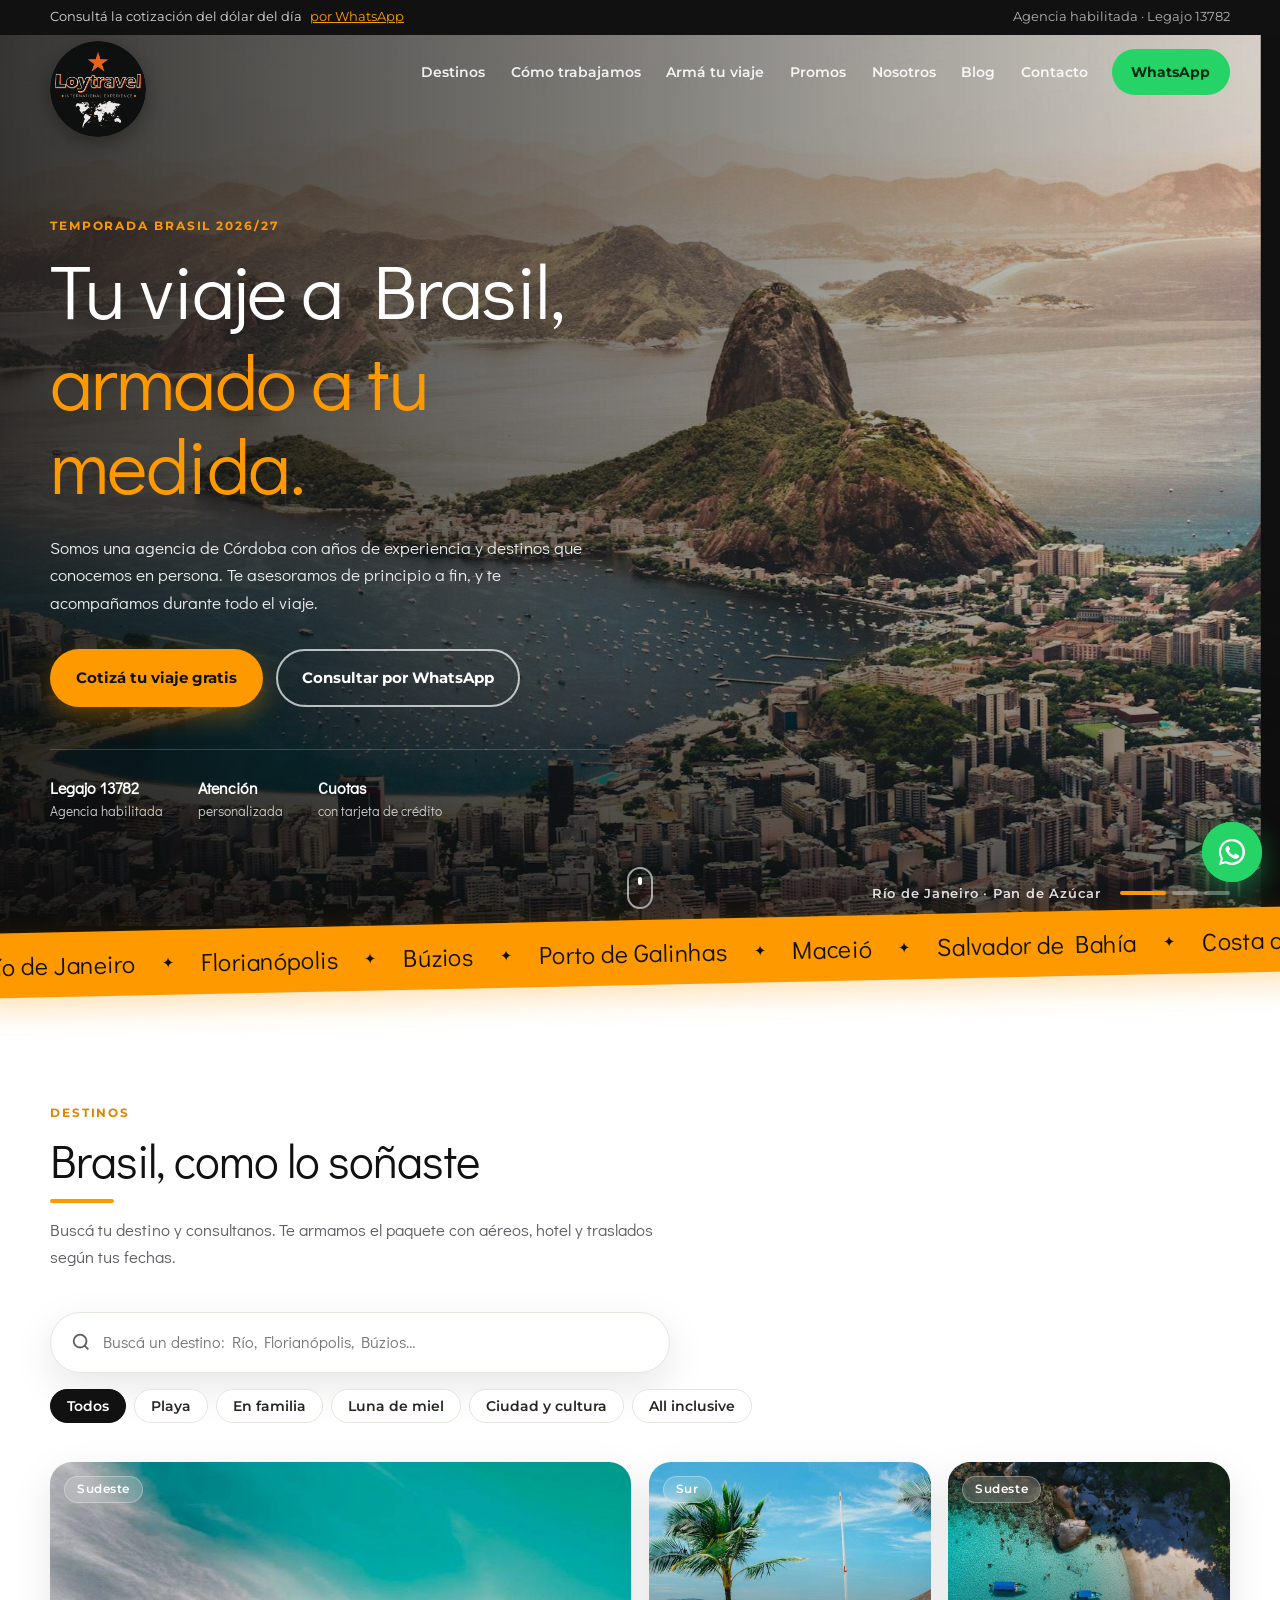
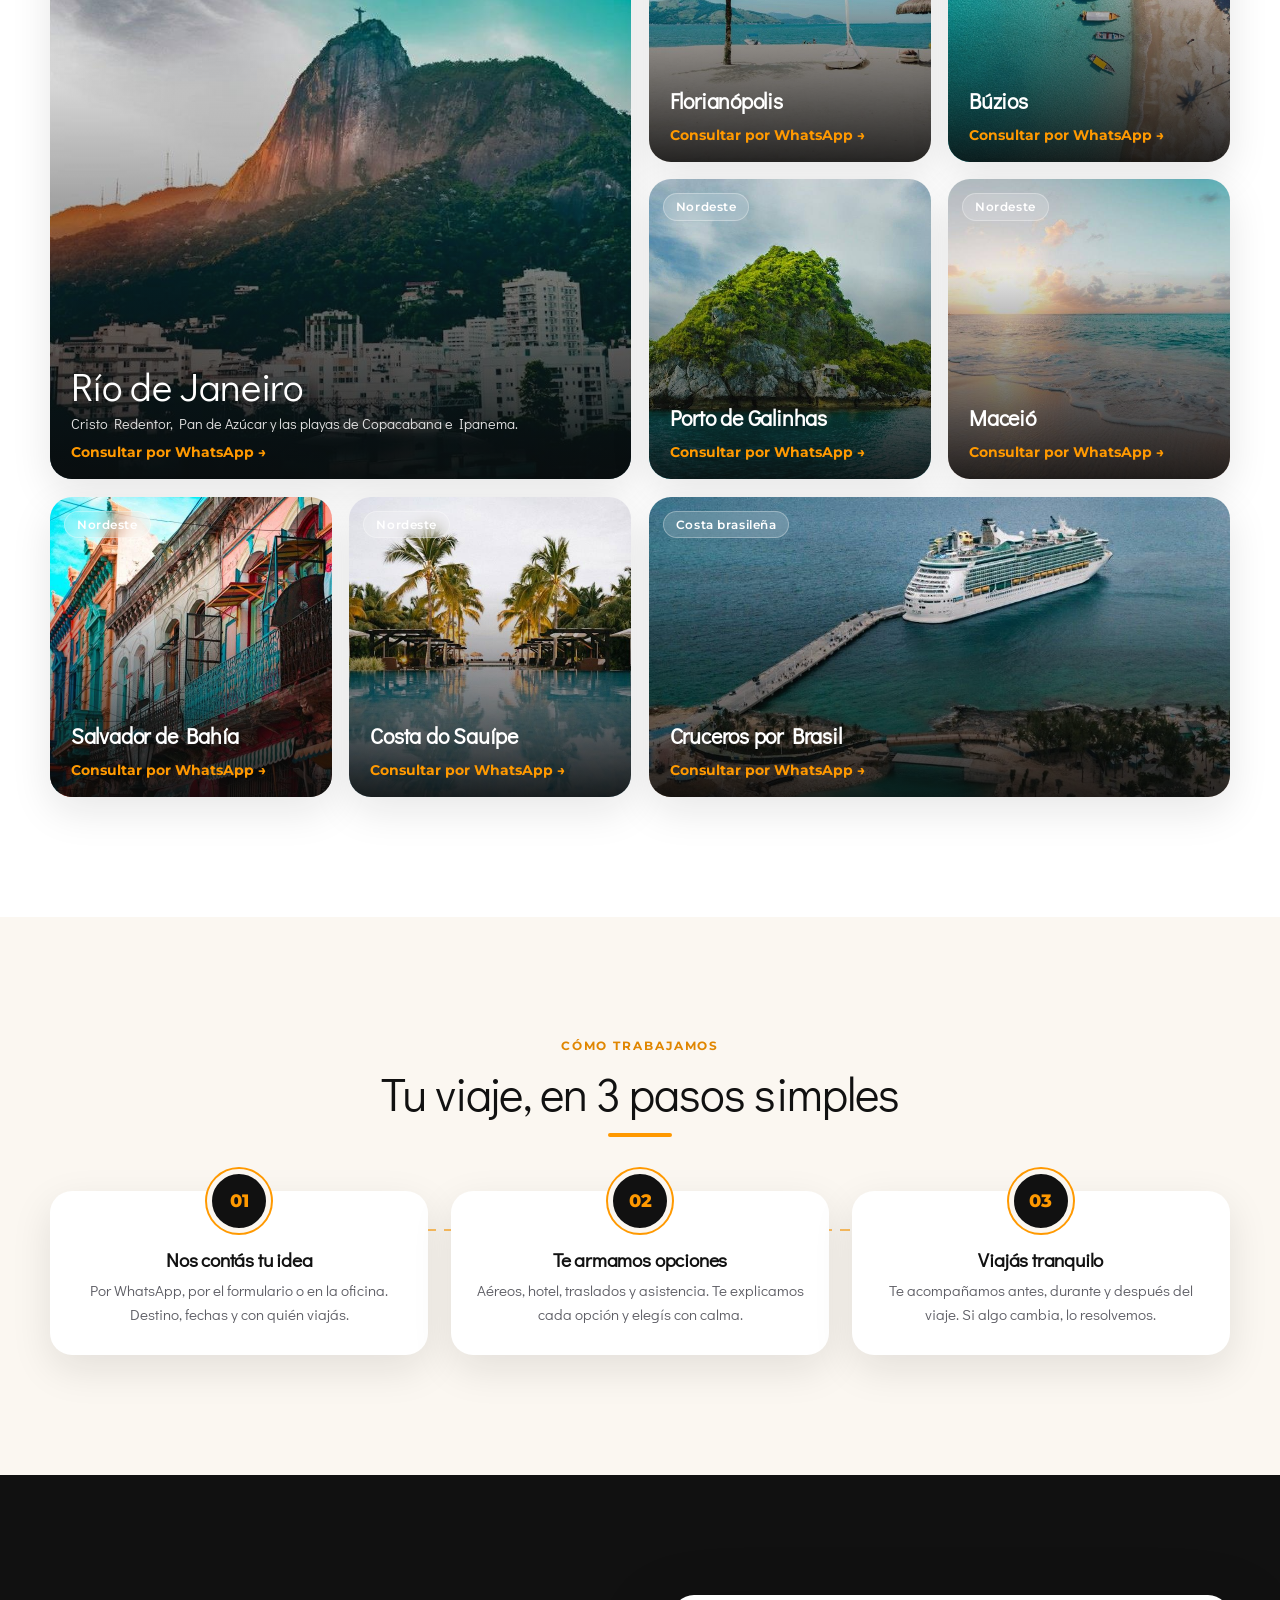
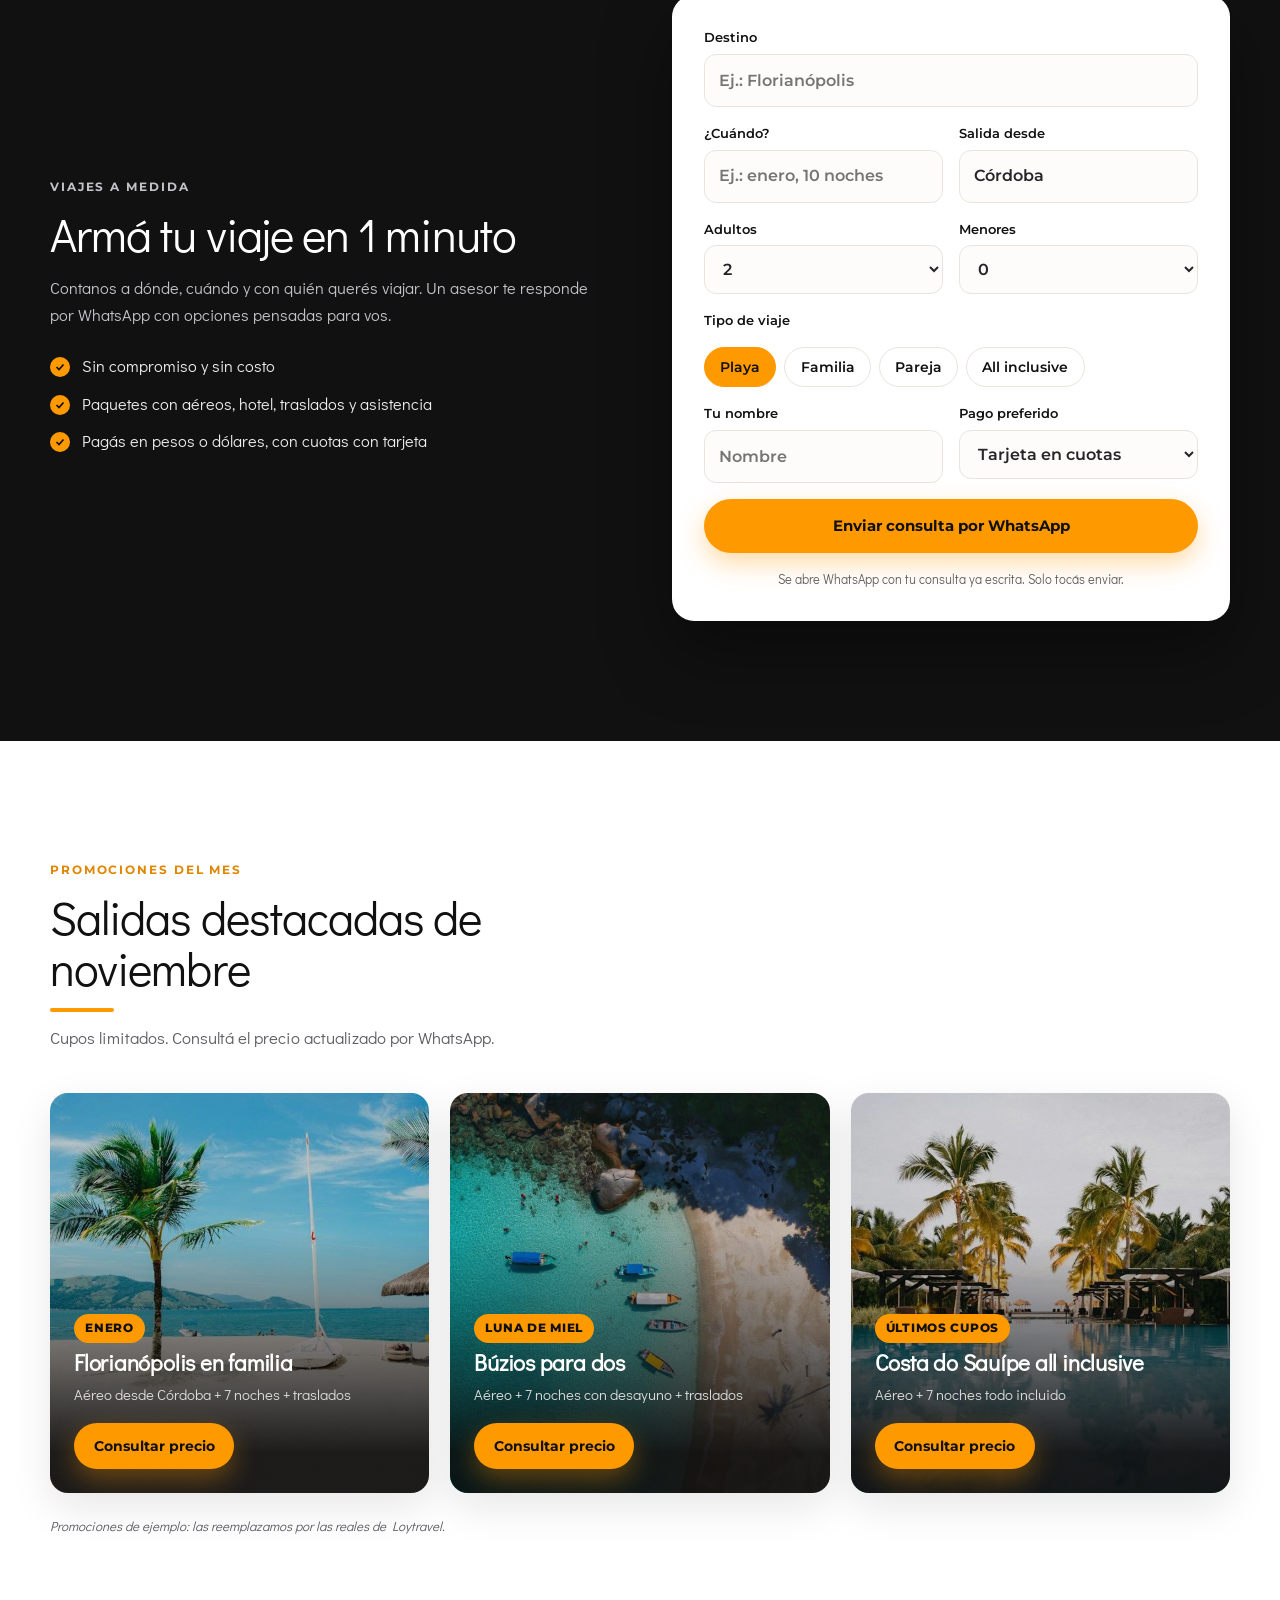
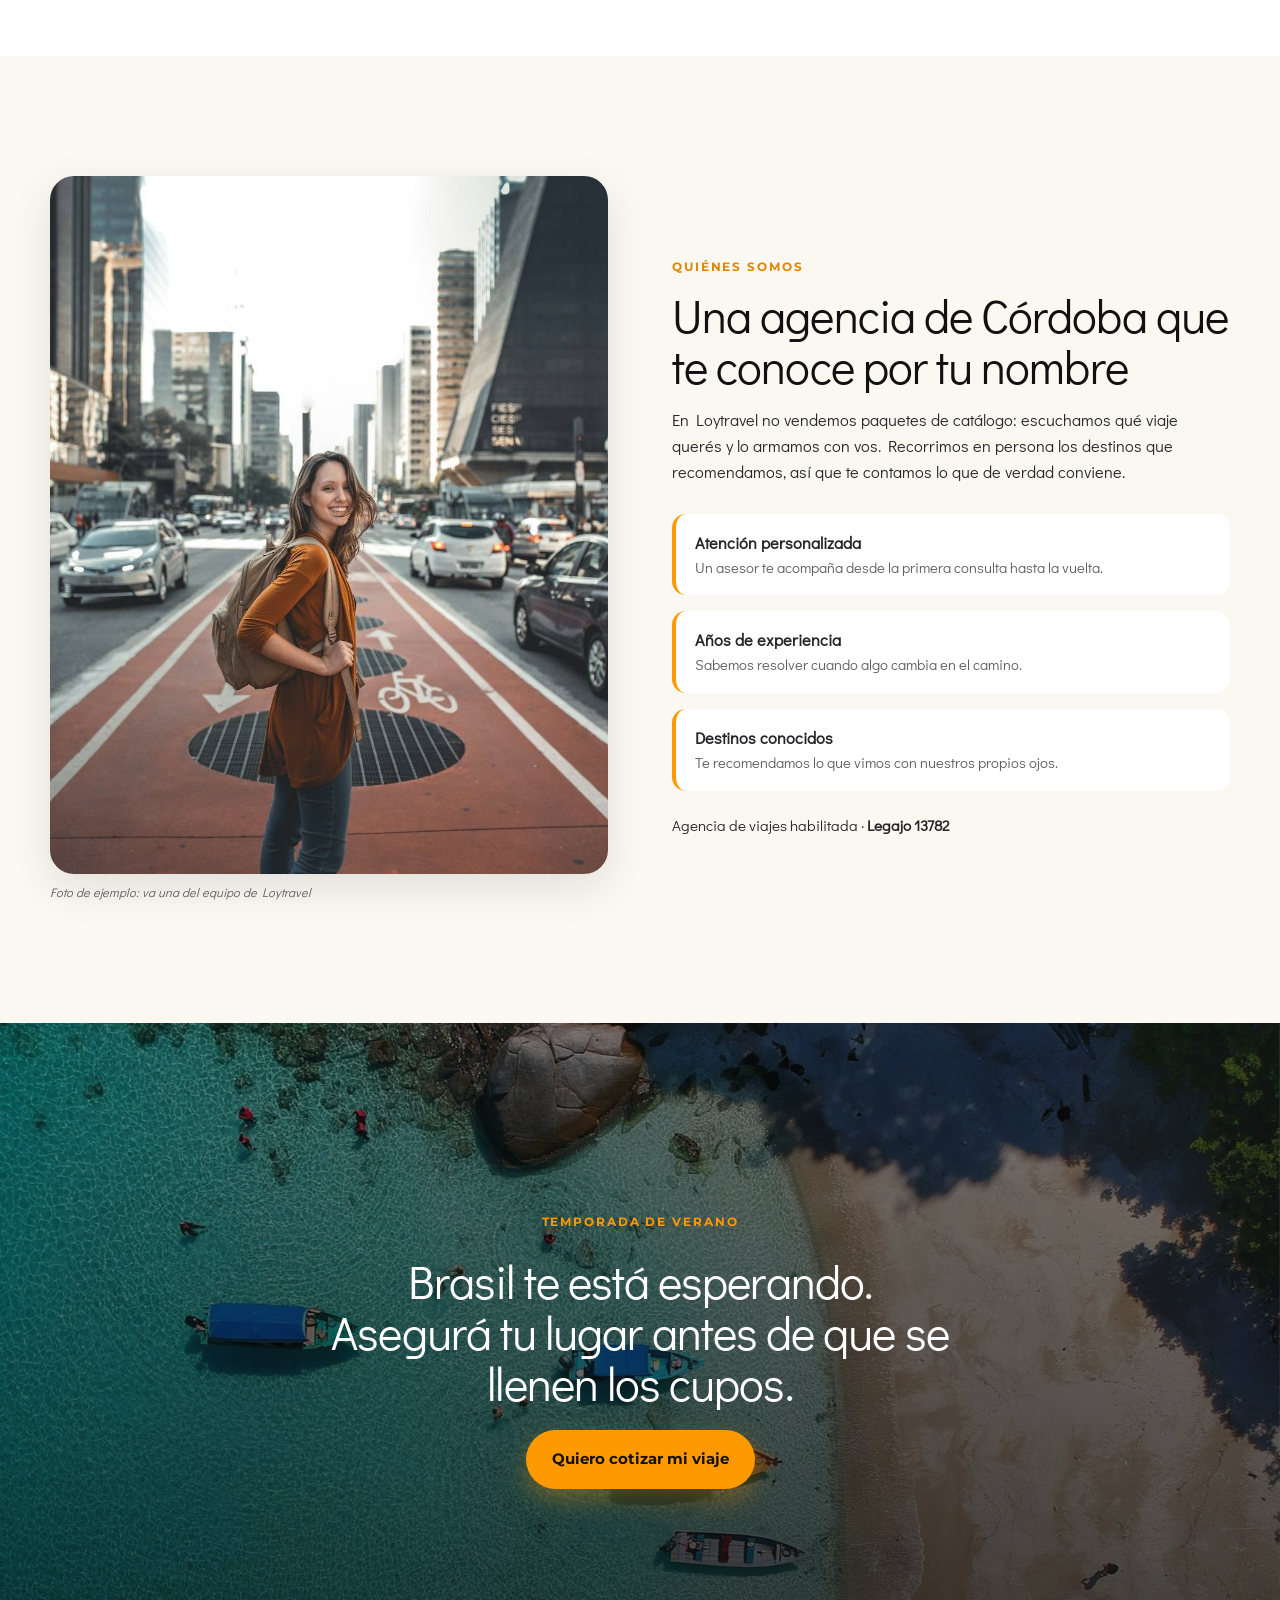
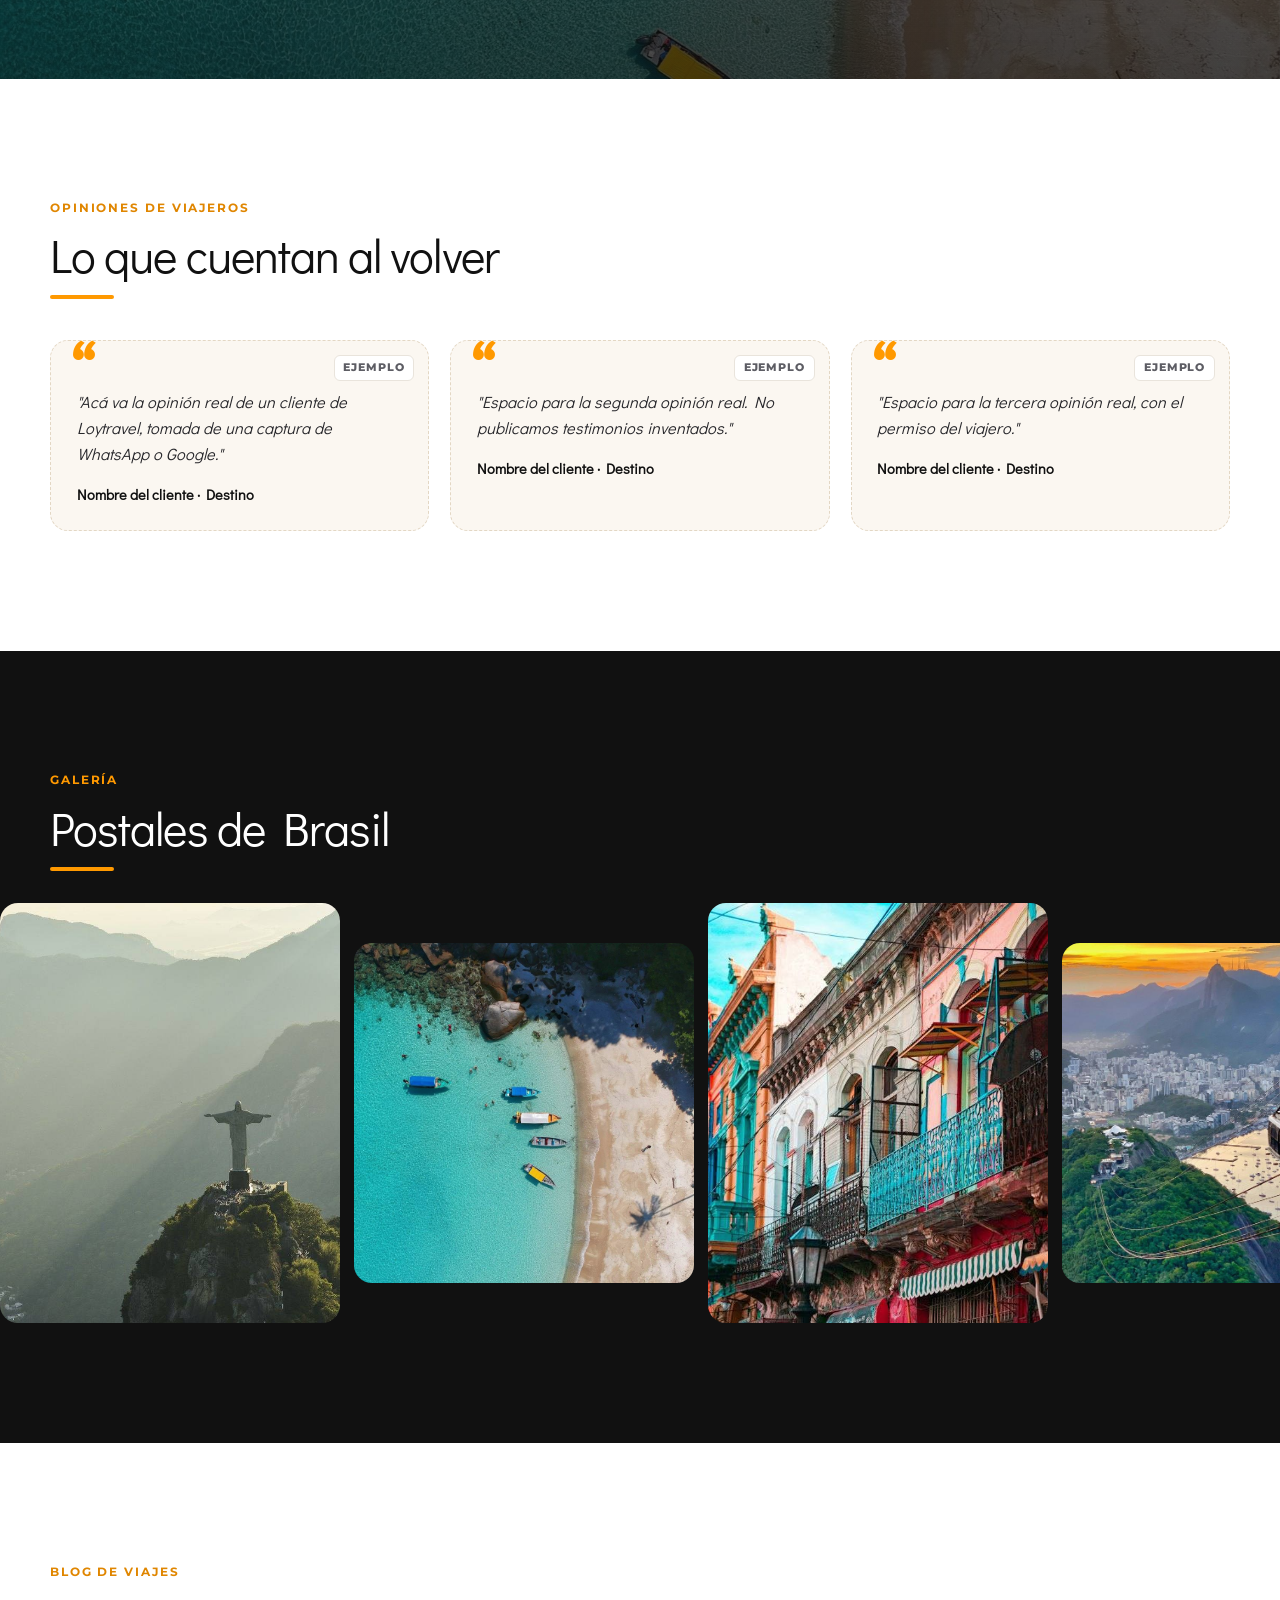
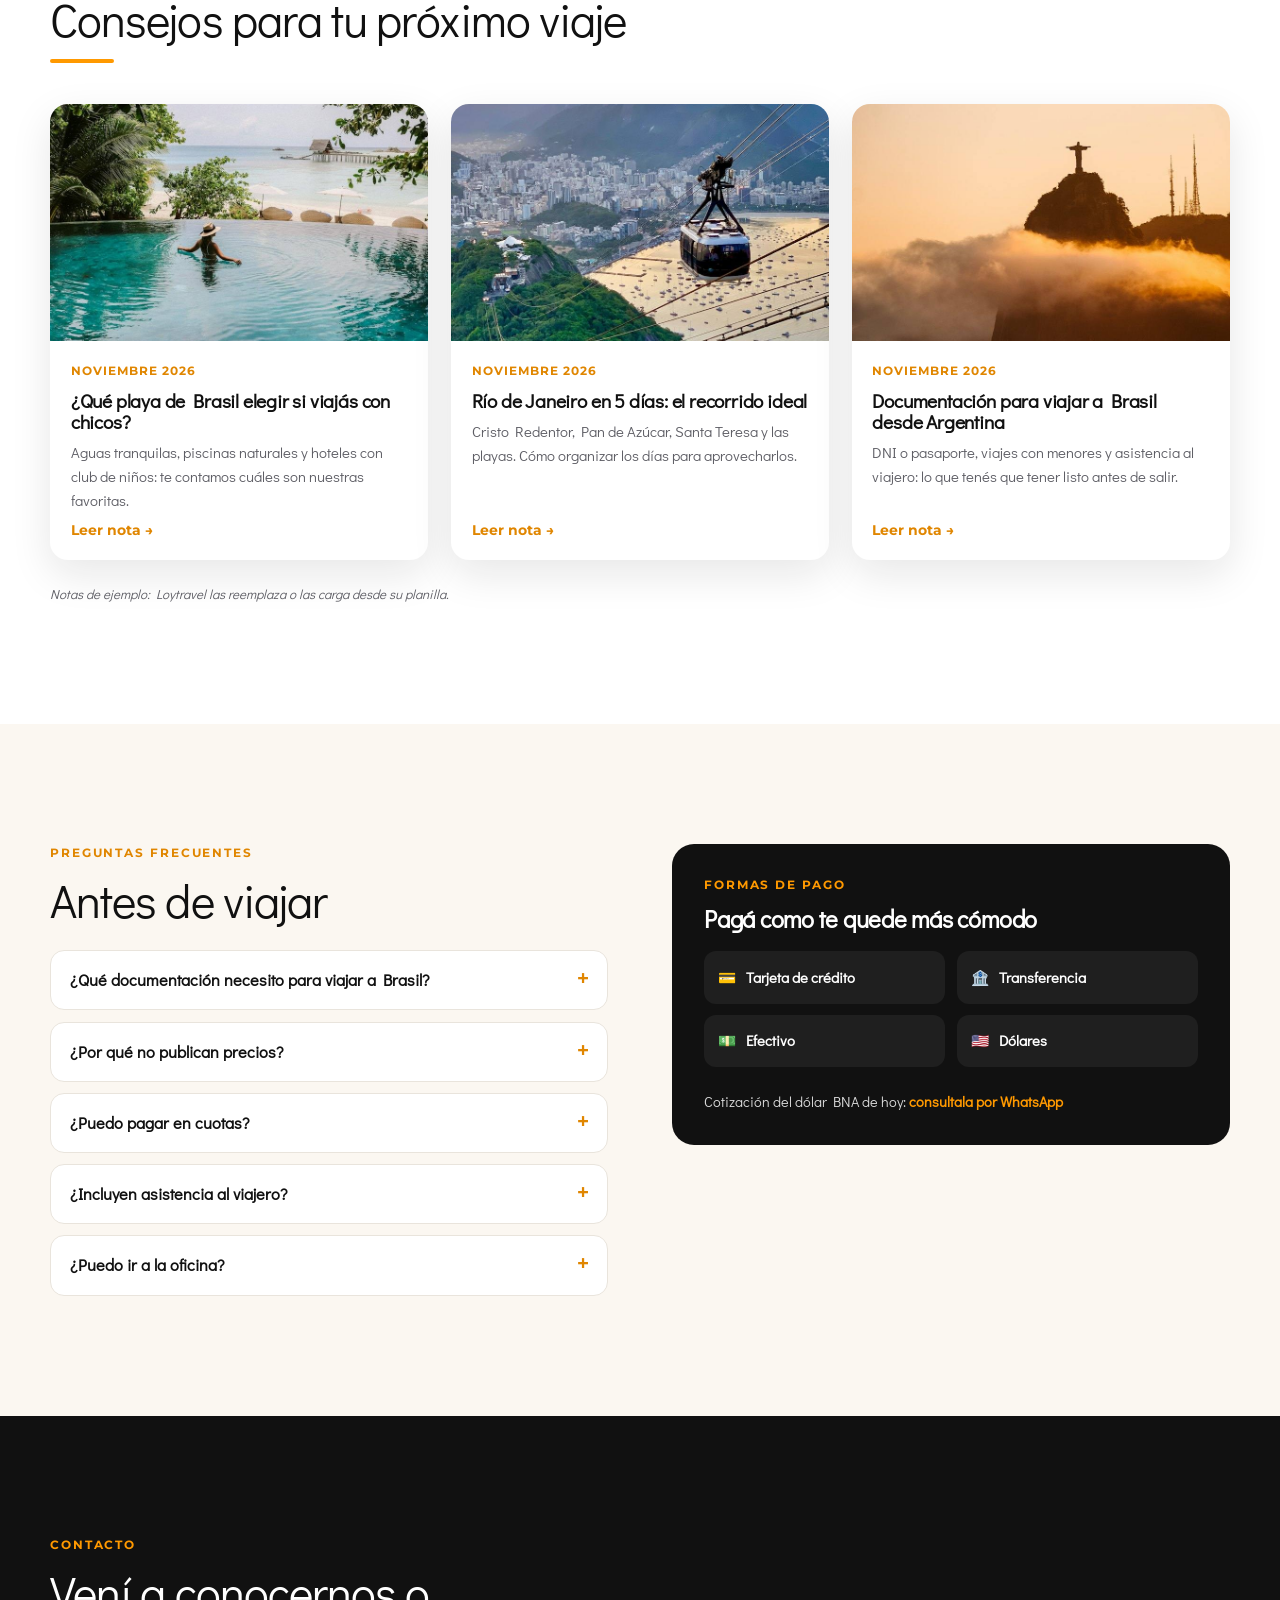
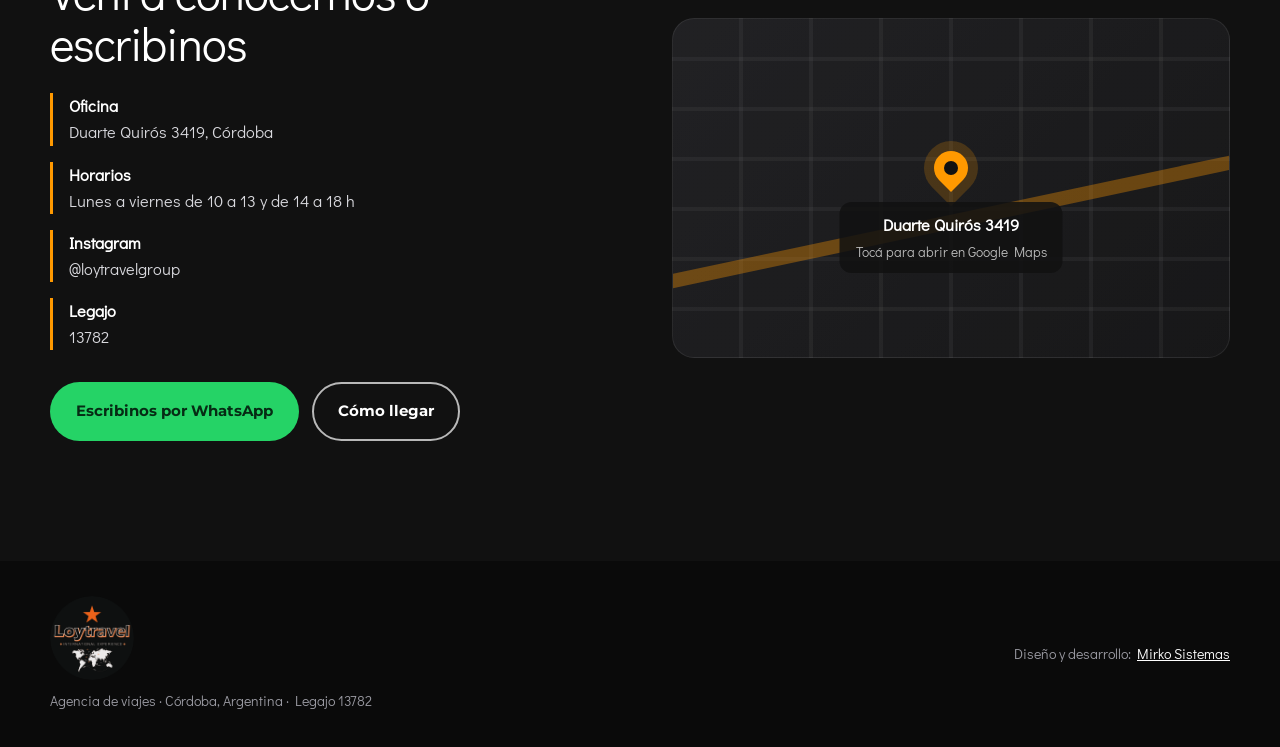
==== commit d9570f32: "Logo oficial de Loytravel en encabezado, pie y favicon Co-Authored-By: Claude Opus 5.5 <noreply@anth" ====
--- a/index.html
+++ b/index.html
@@ -11,7 +11,8 @@
 <link rel="preconnect" href="https://fonts.gstatic.com" crossorigin>
 <link href="https://fonts.googleapis.com/css2?family=Didact+Gothic&family=Montserrat:wght@500;600;700;800&display=swap" rel="stylesheet">
 <link rel="stylesheet" href="css/styles.css">
-<link rel="icon" href="data:image/svg+xml,%3Csvg xmlns='http://www.w3.org/2000/svg' viewBox='0 0 64 64'%3E%3Crect width='64' height='64' rx='14' fill='%23111'/%3E%3Ctext x='32' y='44' font-family='Arial' font-weight='700' font-size='34' text-anchor='middle' fill='%23FF9900'%3EL%3C/text%3E%3C/svg%3E">
+<link rel="icon" type="image/png" href="img/favicon.png">
+<link rel="apple-touch-icon" href="img/logo.png">
 </head>
 <body>
 <div class="progress" id="progress"></div>
@@ -30,8 +31,7 @@
 <header class="header" id="header">
   <div class="wrap header__in">
     <a href="#inicio" class="logo" aria-label="Loytravel, inicio">
-      <!-- Reemplazar por el logo oficial: img/logo.svg -->
-      <span class="logo__mark">L</span><span class="logo__txt">loy<b>travel</b></span>
+<img src="img/logo.png" alt="Loytravel · International Experience" class="logo__img" width="72" height="72">
     </a>
     <nav class="nav" id="nav" aria-label="Menú principal">
       <a href="#destinos">Destinos</a>
@@ -321,7 +321,7 @@
 <footer class="footer">
   <div class="wrap footer__in">
     <div>
-      <span class="logo logo--foot"><span class="logo__mark">L</span><span class="logo__txt">loy<b>travel</b></span></span>
+      <img src="img/logo.png" alt="Loytravel" class="logo--foot" width="84" height="84" loading="lazy">
       <p>Agencia de viajes · Córdoba, Argentina · Legajo 13782</p>
     </div>
     <p class="footer__by">Diseño y desarrollo: <a href="https://mirkosistemas.com" target="_blank" rel="noopener">Mirko Sistemas</a></p>
--- a/css/styles.css
+++ b/css/styles.css
@@ -67,7 +67,7 @@
 .hero__slide.is-on{opacity:1;animation:kb 9s ease-out forwards}
 @keyframes kb{from{transform:scale(1.12) translate3d(0,0,0)}to{transform:scale(1.0) translate3d(-1.5%,-1%,0)}}
 .hero__shade{position:absolute;inset:0;background:linear-gradient(90deg,rgba(10,10,10,.82) 0%,rgba(10,10,10,.55) 45%,rgba(10,10,10,.15) 100%),linear-gradient(0deg,rgba(10,10,10,.6),transparent 40%)}
-.hero__in{position:relative;padding:140px 0 90px}
+.hero__in{position:relative;padding:160px 0 90px}
 .hero .kicker{color:var(--naranja)}
 .hero h1{color:#fff;font-size:clamp(2.5rem,7vw,4.8rem);max-width:13ch}
 
@@ -387,3 +387,9 @@
 .modal__txt h3{font-size:1.6rem;font-weight:400}
 .modal__txt p{color:var(--texto)}
 .modal__close{position:sticky;top:12px;float:right;margin:12px 12px -56px 0;width:44px;height:44px;border-radius:50%;border:0;background:rgba(17,17,17,.75);color:#fff;font-size:1.6rem;cursor:pointer;z-index:2}
+
+/* Logo oficial */
+.logo__img{width:96px;height:96px;border-radius:50%;box-shadow:0 6px 20px rgba(0,0,0,.35);transition:width .35s var(--ease),height .35s var(--ease);margin-top:34px}
+.is-solid .logo__img{width:52px;height:52px;margin-top:0}
+.logo--foot{width:84px;height:84px;border-radius:50%;margin-bottom:.6rem}
+@media (max-width:560px){.logo__img{width:74px;height:74px;margin-top:22px}.is-solid .logo__img{width:46px;height:46px;margin-top:0}}
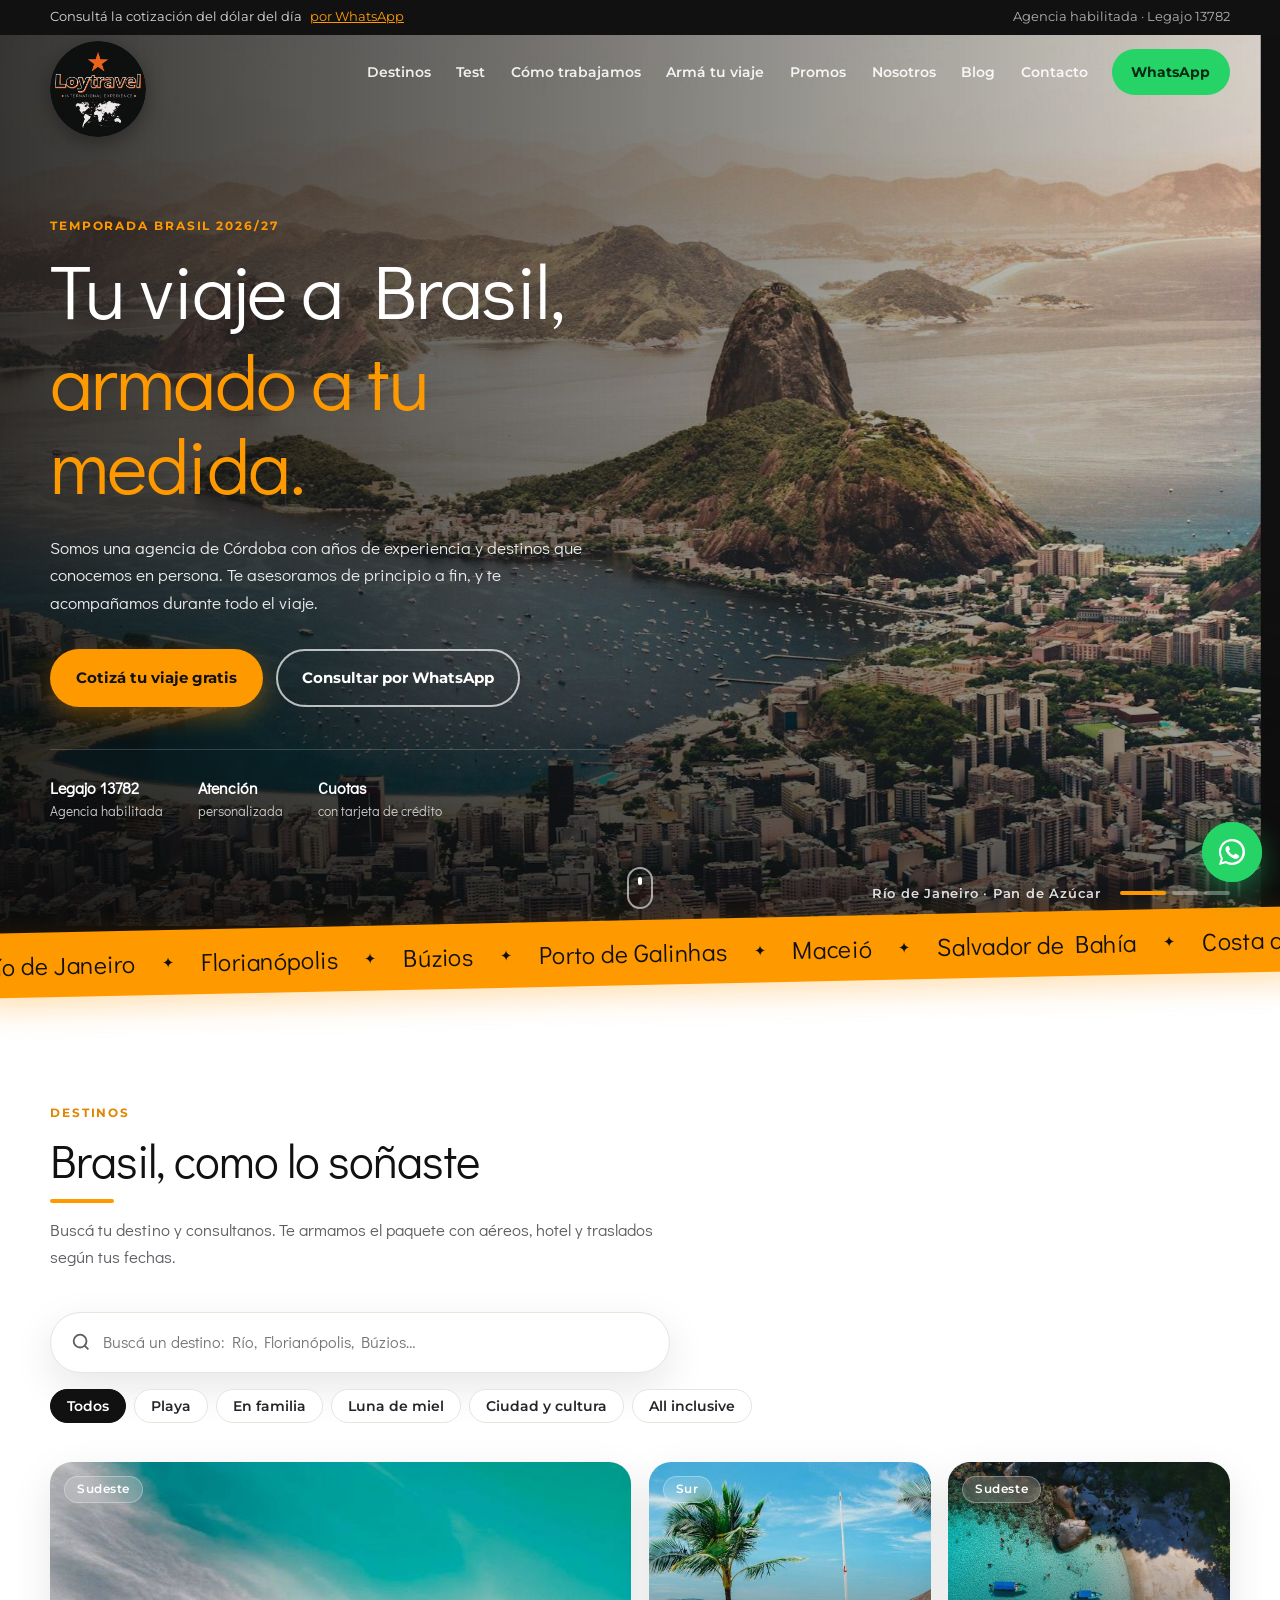
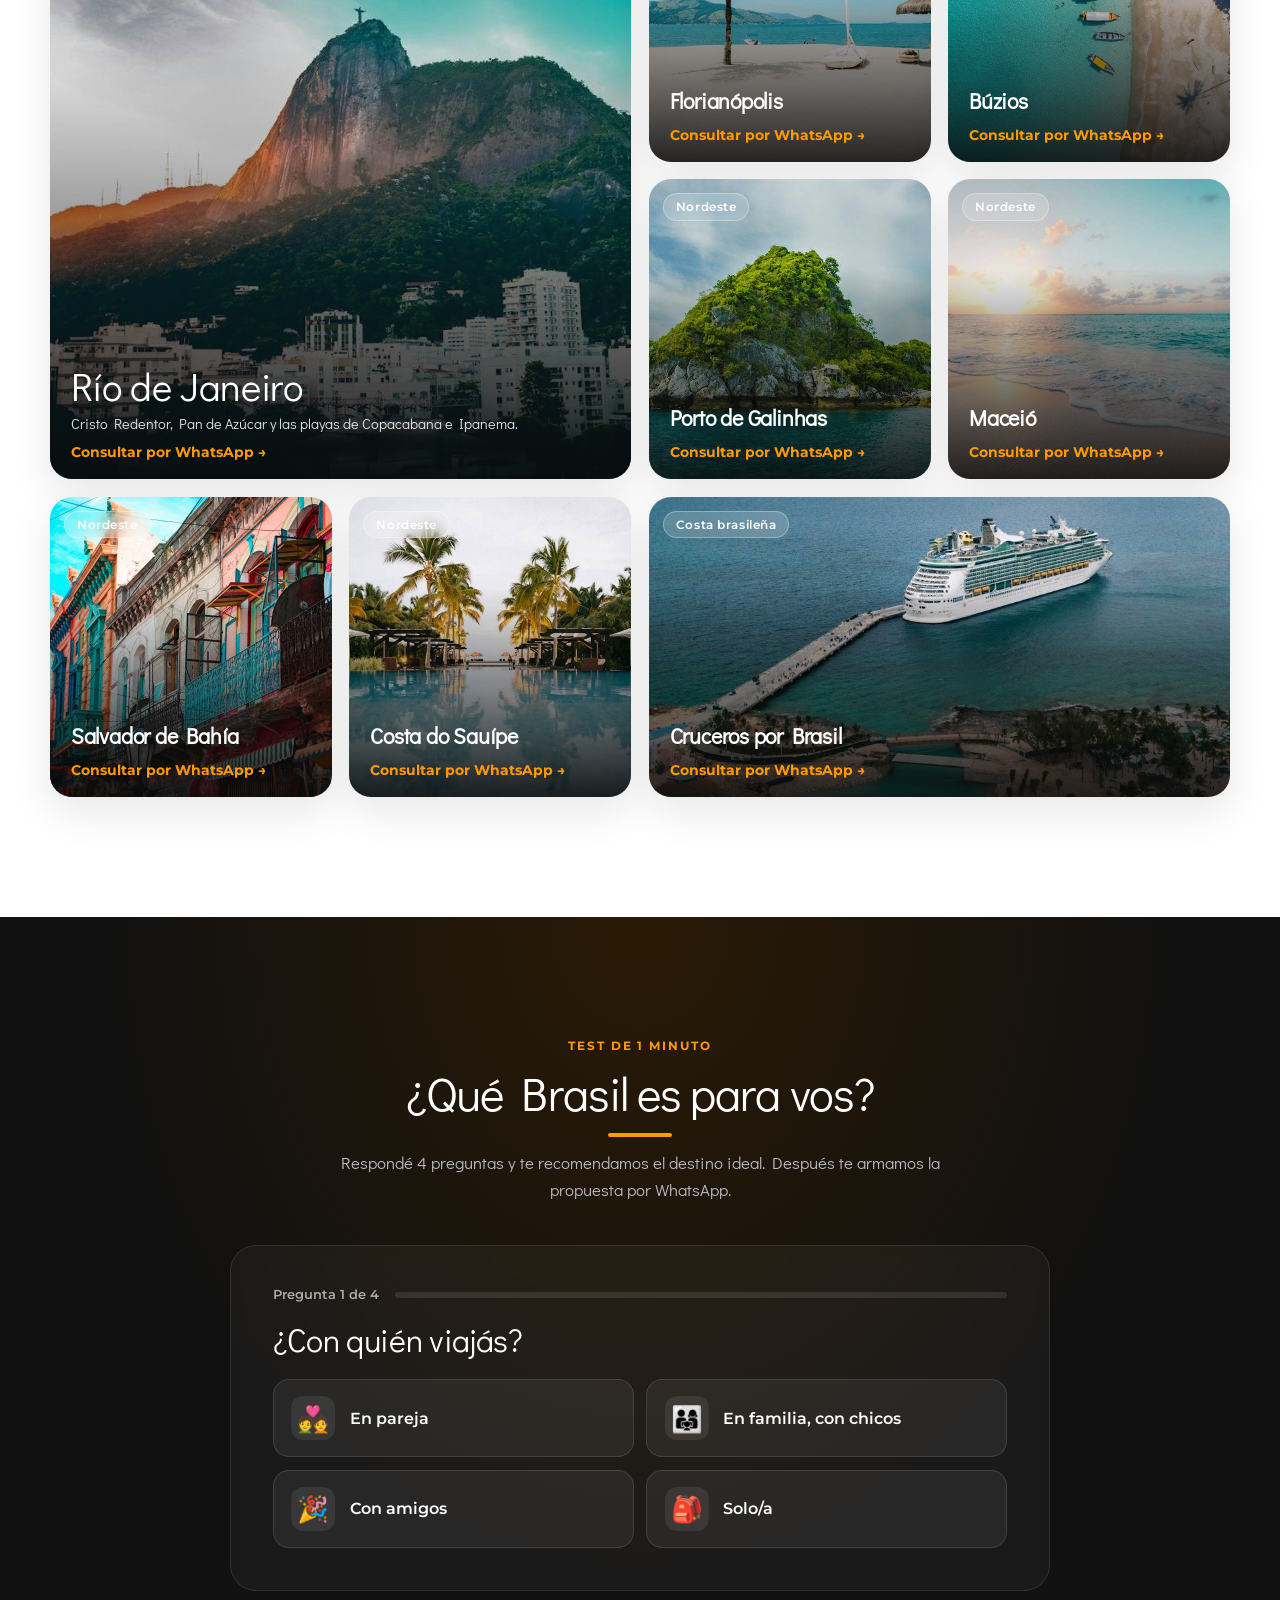
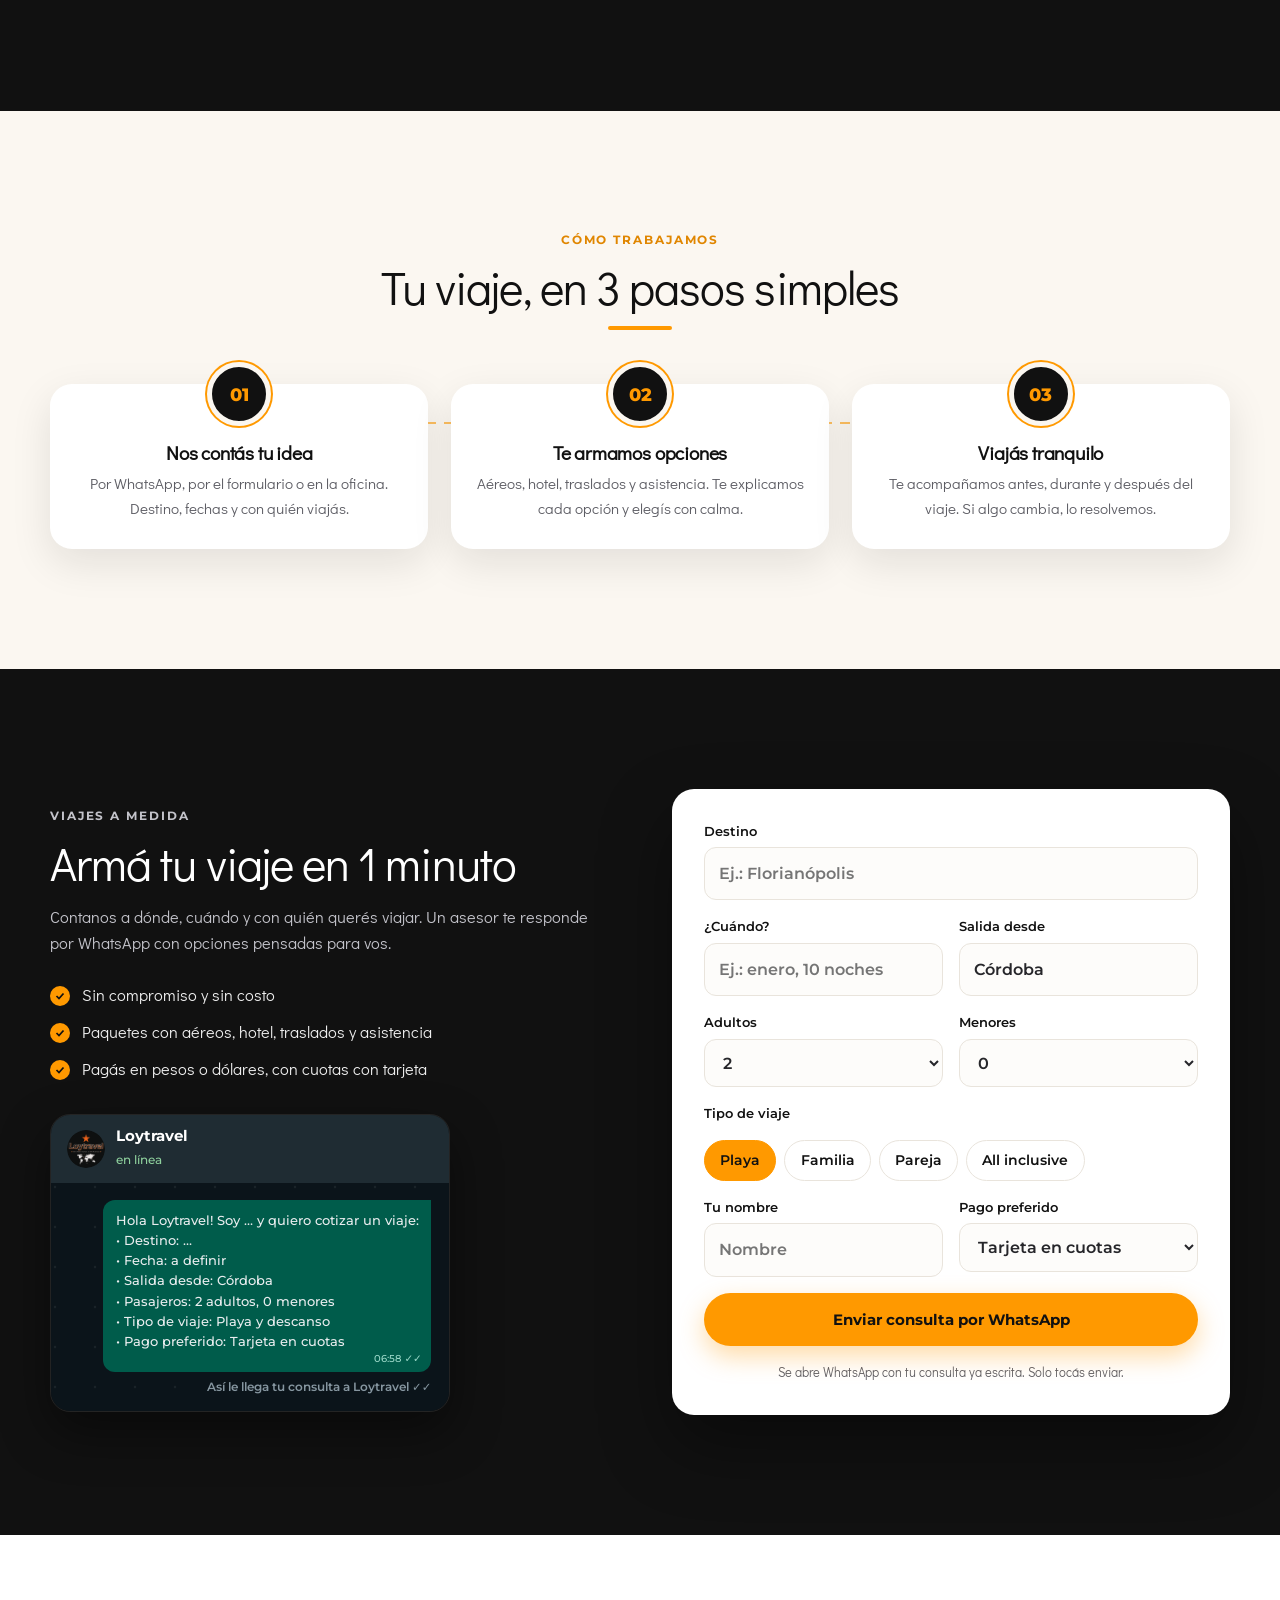
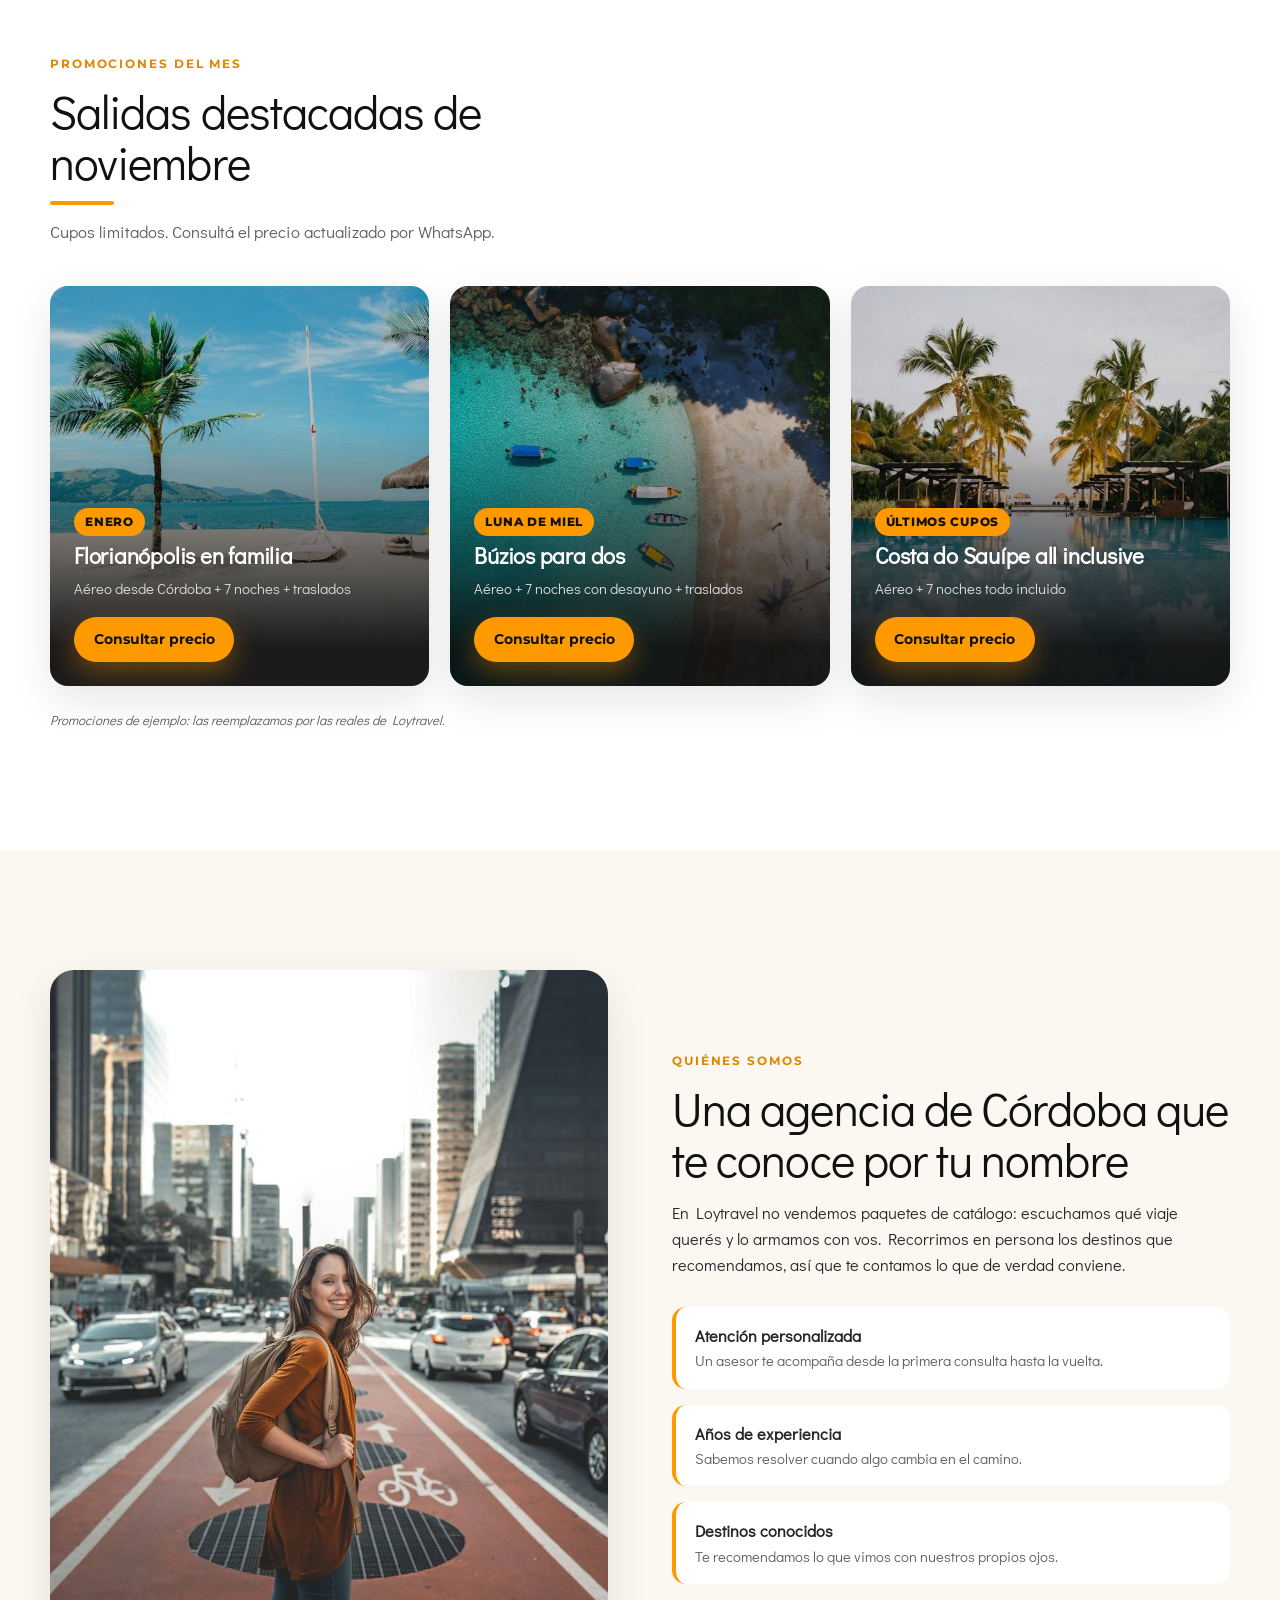
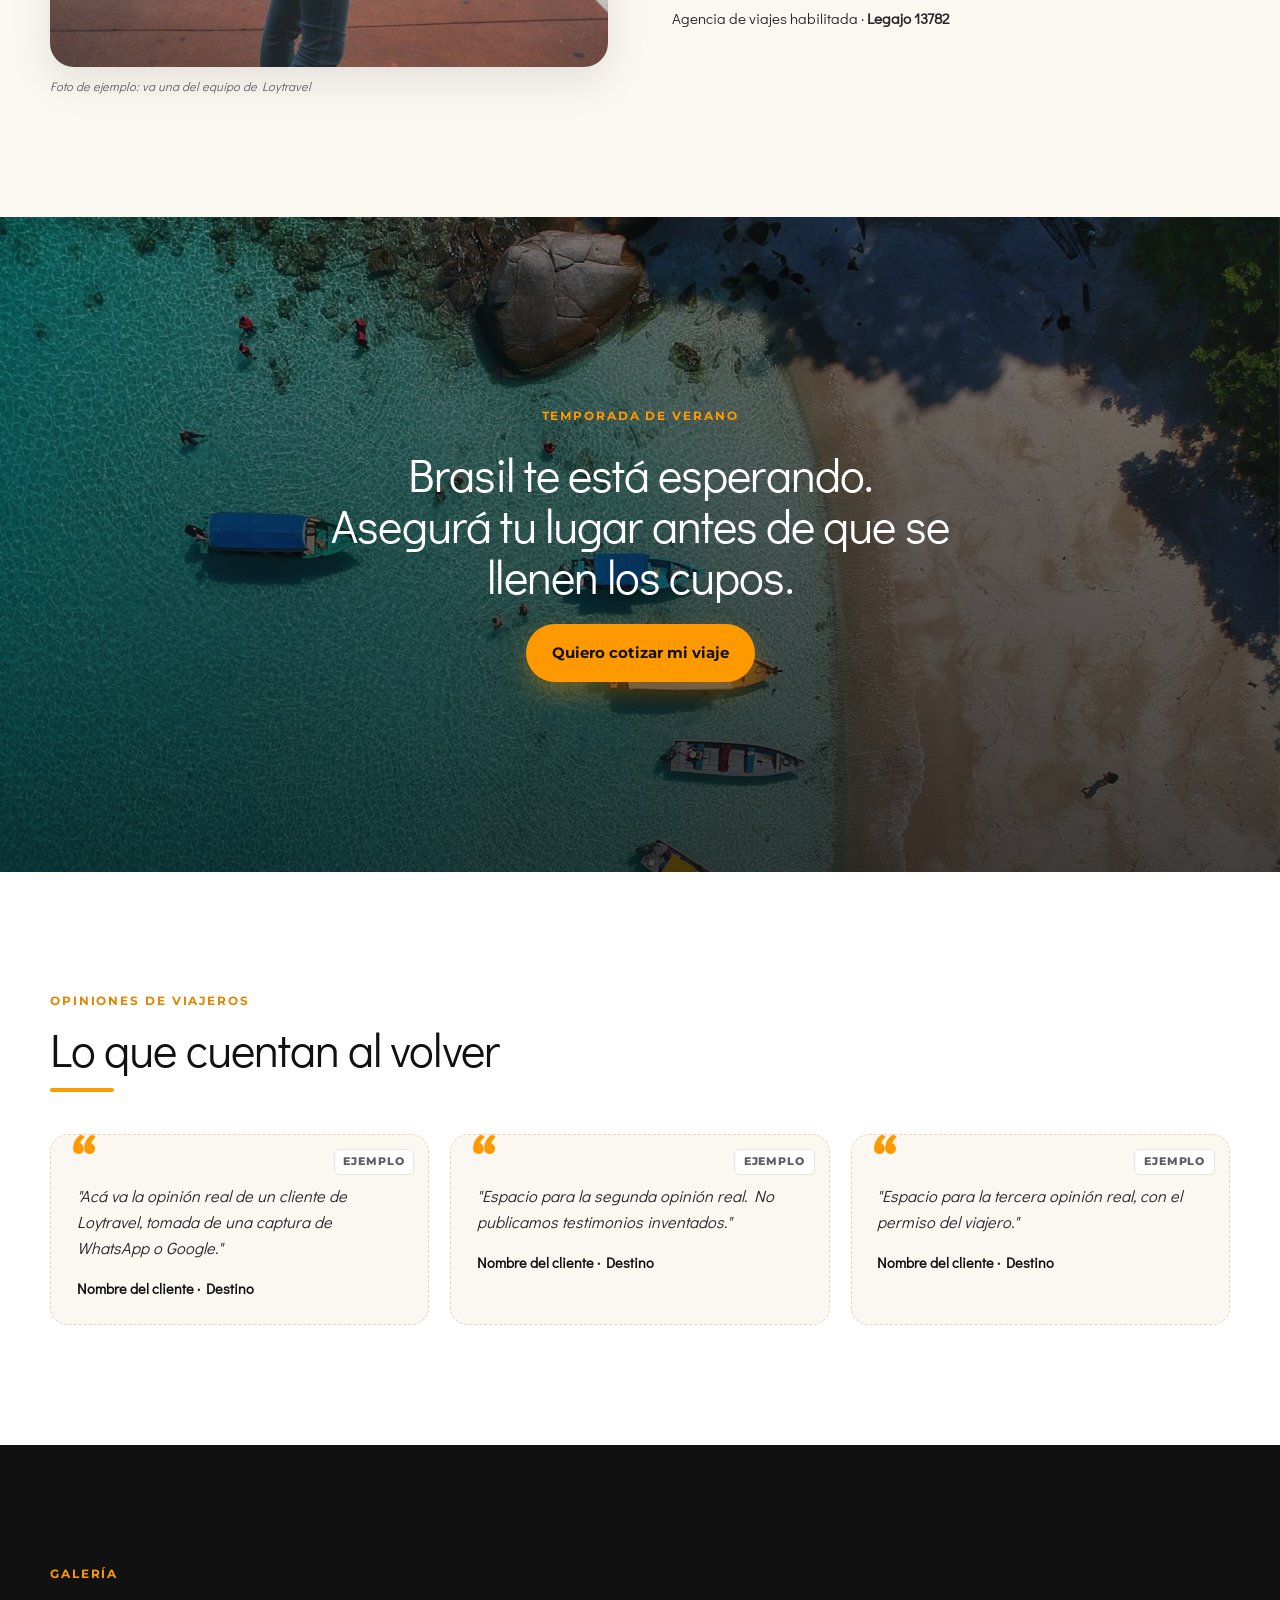
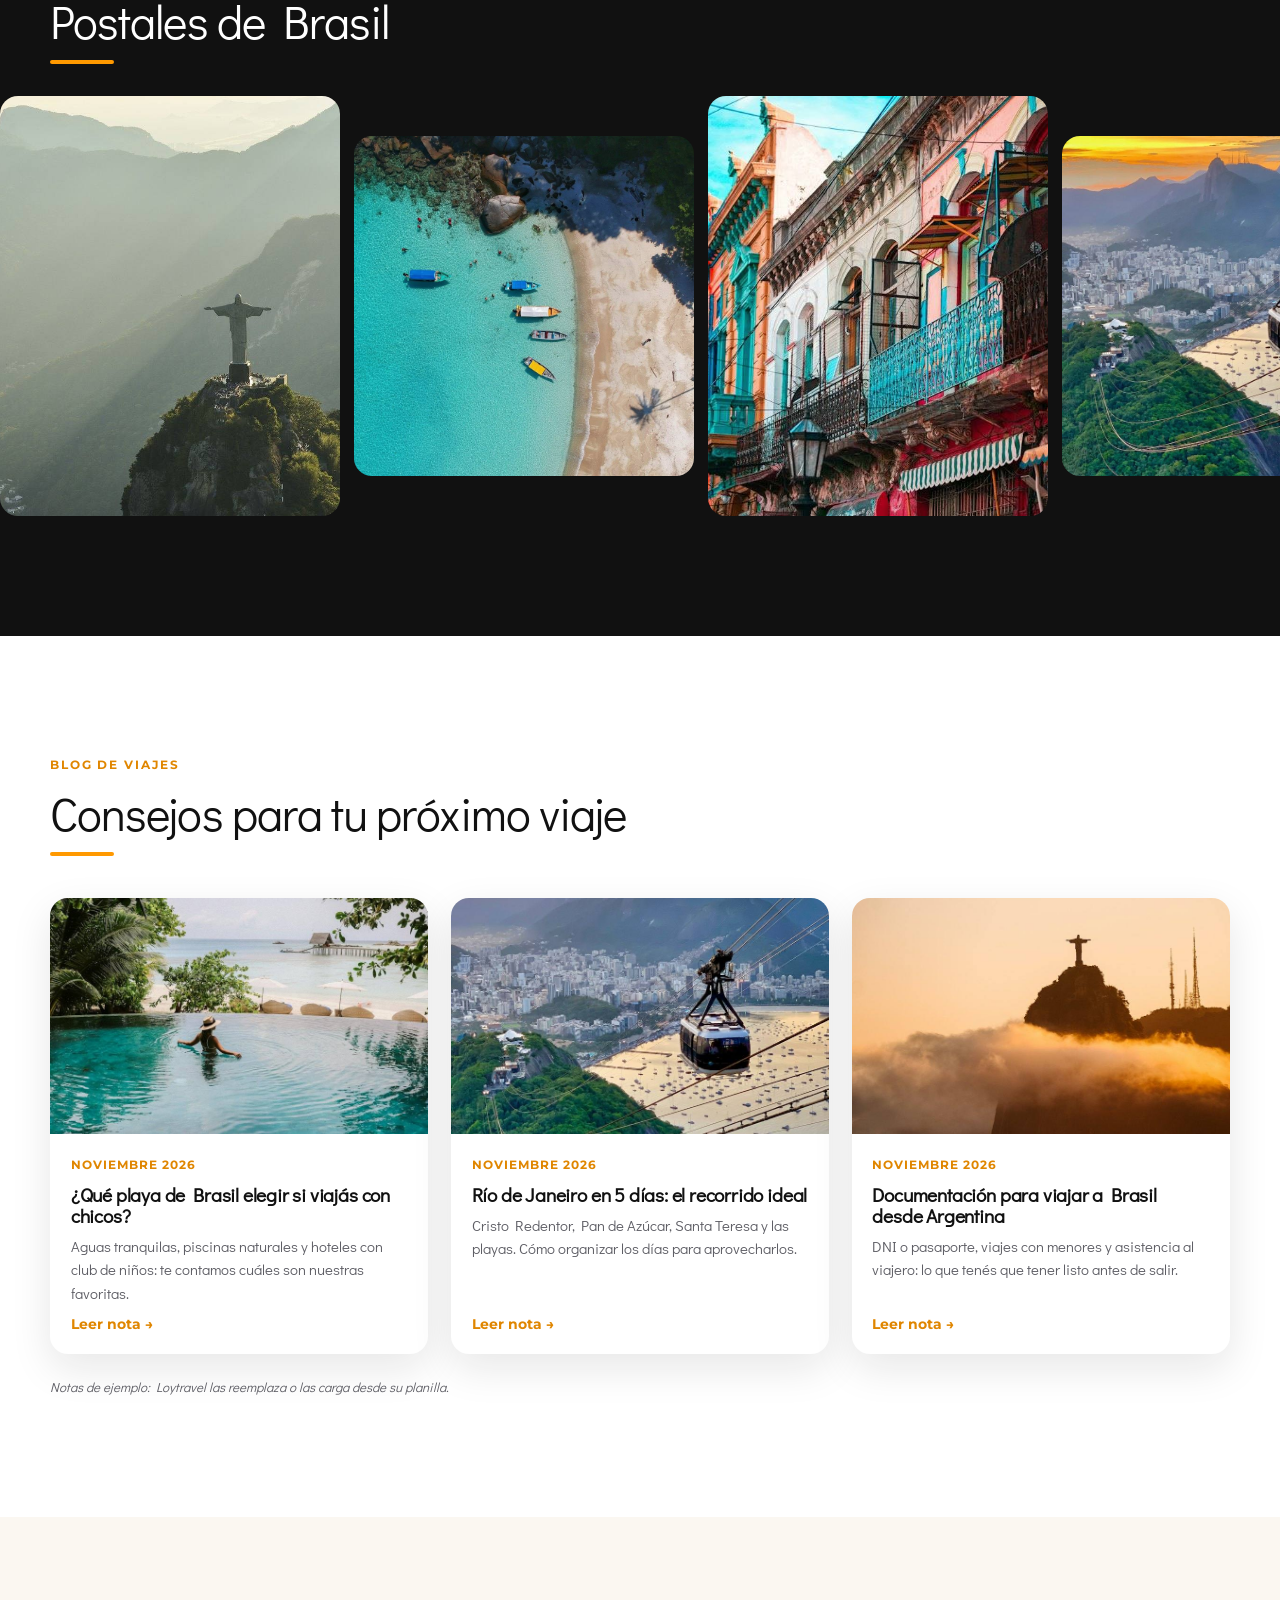
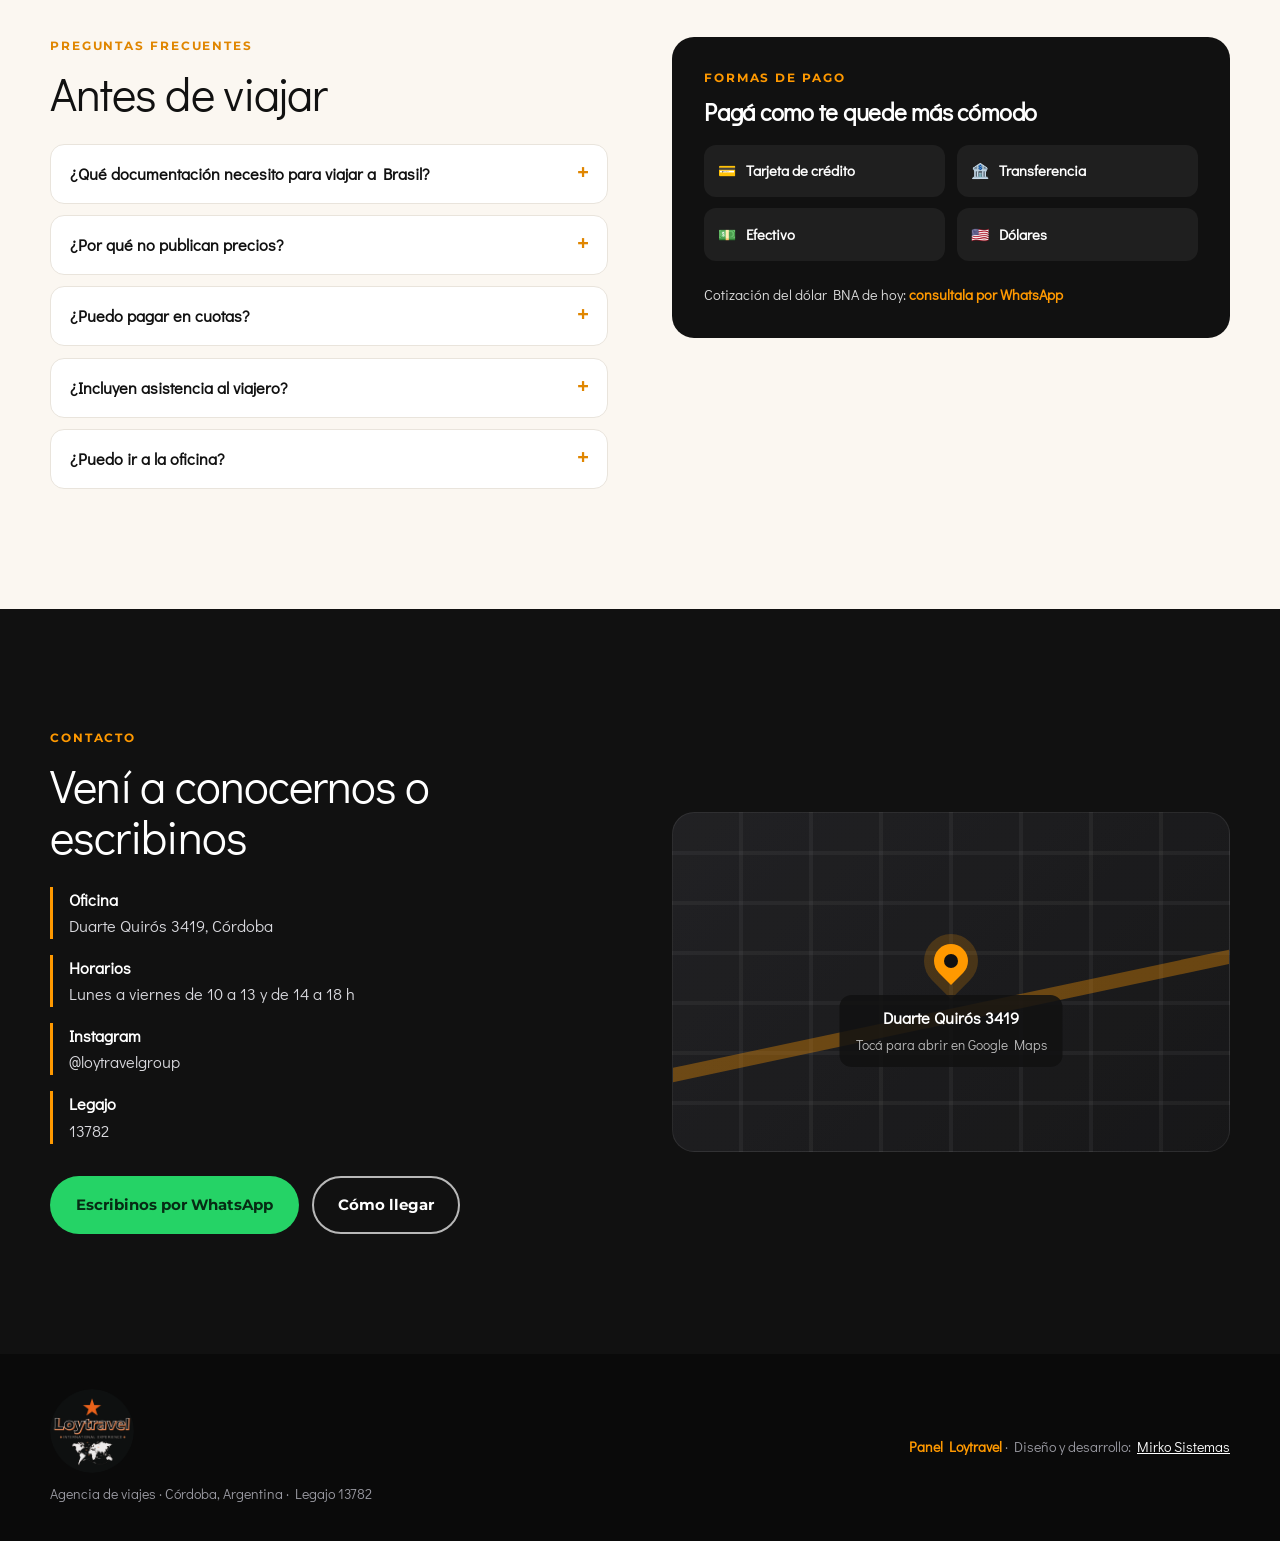
==== commit a33d202a: "Panel de administración, test ¿Qué Brasil es para vos? y vista previa de WhatsApp Co-Authored-By: Cl" ====
--- a/index.html
+++ b/index.html
@@ -35,6 +35,7 @@
     </a>
     <nav class="nav" id="nav" aria-label="Menú principal">
       <a href="#destinos">Destinos</a>
+      <a href="#test">Test</a>
       <a href="#como">Cómo trabajamos</a>
       <a href="#armatuviaje">Armá tu viaje</a>
       <a href="#promos">Promos</a>
@@ -52,15 +53,15 @@
 <!-- HERO -->
 <section class="hero" id="inicio">
   <div class="hero__media" aria-hidden="true">
-    <div class="hero__slide is-on" style="background-image:url(img/hero-1.jpg)"></div>
-    <div class="hero__slide" style="background-image:url(img/hero-2.jpg)"></div>
-    <div class="hero__slide" style="background-image:url(img/hero-3.jpg)"></div>
+    <div class="hero__slide is-on" data-k-bg="hero.f1" style="background-image:url(img/hero-1.jpg)"></div>
+    <div class="hero__slide" data-k-bg="hero.f2" style="background-image:url(img/hero-2.jpg)"></div>
+    <div class="hero__slide" data-k-bg="hero.f3" style="background-image:url(img/hero-3.jpg)"></div>
   </div>
   <div class="hero__shade"></div>
   <div class="wrap hero__in">
-    <p class="kicker reveal">Temporada Brasil 2026/27</p>
-    <h1 class="hero__title"><span class="line"><span>Tu viaje a Brasil,</span></span><span class="line"><span class="accent">armado a tu medida.</span></span></h1>
-    <p class="hero__lead reveal">Somos una agencia de Córdoba con años de experiencia y destinos que conocemos en persona. Te asesoramos de principio a fin, y te acompañamos durante todo el viaje.</p>
+    <p class="kicker reveal" data-k="hero.kicker">Temporada Brasil 2026/27</p>
+    <h1 class="hero__title"><span class="line"><span data-k="hero.t1">Tu viaje a Brasil,</span></span><span class="line"><span class="accent" data-k="hero.t2">armado a tu medida.</span></span></h1>
+    <p class="hero__lead reveal" data-k="hero.lead">Somos una agencia de Córdoba con años de experiencia y destinos que conocemos en persona. Te asesoramos de principio a fin, y te acompañamos durante todo el viaje.</p>
     <div class="hero__btns reveal">
       <a href="#armatuviaje" class="btn btn--primary">Cotizá tu viaje gratis</a>
       <a href="#" class="btn btn--ghost" data-wa="Hola Loytravel, quiero info para viajar a Brasil">Consultar por WhatsApp</a>
@@ -90,8 +91,8 @@
   <div class="wrap">
     <div class="sec__head reveal">
       <p class="kicker">Destinos</p>
-      <h2>Brasil, como lo soñaste</h2>
-      <p>Buscá tu destino y consultanos. Te armamos el paquete con aéreos, hotel y traslados según tus fechas.</p>
+      <h2 data-k="dest.titulo">Brasil, como lo soñaste</h2>
+      <p data-k="dest.sub">Buscá tu destino y consultanos. Te armamos el paquete con aéreos, hotel y traslados según tus fechas.</p>
     </div>
 
     <div class="search reveal" role="search">
@@ -114,6 +115,18 @@
   </div>
 </section>
 
+<!-- TEST -->
+<section class="sec sec--dark quiz-sec" id="test">
+  <div class="wrap">
+    <div class="sec__head sec__head--center reveal">
+      <p class="kicker">Test de 1 minuto</p>
+      <h2>¿Qué Brasil es para vos?</h2>
+      <p>Respondé 4 preguntas y te recomendamos el destino ideal. Después te armamos la propuesta por WhatsApp.</p>
+    </div>
+    <div class="quiz reveal" id="quiz" aria-live="polite"></div>
+  </div>
+</section>
+
 <!-- CÓMO TRABAJAMOS -->
 <section class="sec sec--soft sec--steps" id="como">
   <div class="wrap">
@@ -141,6 +154,13 @@
         <li>Paquetes con aéreos, hotel, traslados y asistencia</li>
         <li>Pagás en pesos o dólares, con cuotas con tarjeta</li>
       </ul>
+      <div class="waprev" aria-label="Vista previa del mensaje">
+        <div class="waprev__head"><img src="img/logo.png" alt=""><div><b>Loytravel</b><small>en línea</small></div></div>
+        <div class="waprev__chat">
+          <div class="waprev__bubble" id="waPrev"></div>
+          <span class="waprev__hint">Así le llega tu consulta a Loytravel ✓✓</span>
+        </div>
+      </div>
     </div>
     <form class="form reveal" id="formViaje" novalidate>
       <div class="form__row">
@@ -179,8 +199,8 @@
   <div class="wrap">
     <div class="sec__head reveal">
       <p class="kicker">Promociones del mes</p>
-      <h2>Salidas destacadas de noviembre</h2>
-      <p>Cupos limitados. Consultá el precio actualizado por WhatsApp.</p>
+      <h2 data-k="promos.titulo">Salidas destacadas de noviembre</h2>
+      <p data-k="promos.sub">Cupos limitados. Consultá el precio actualizado por WhatsApp.</p>
     </div>
     <div class="grid-promo" id="gridPromo"></div>
     <p class="demo-note">Promociones de ejemplo: las reemplazamos por las reales de Loytravel.</p>
@@ -190,11 +210,11 @@
 <!-- NOSOTROS -->
 <section class="sec sec--soft" id="nosotros">
   <div class="wrap split split--img">
-    <figure class="split__img reveal"><img src="img/nosotros.jpg" alt="Viajera recorriendo una ciudad" loading="lazy"><figcaption>Foto de ejemplo: va una del equipo de Loytravel</figcaption></figure>
+    <figure class="split__img reveal"><img src="img/nosotros.jpg" data-k-src="nos.foto" alt="Equipo de Loytravel" loading="lazy"><figcaption id="nosCap">Foto de ejemplo: va una del equipo de Loytravel</figcaption></figure>
     <div class="split__txt reveal">
       <p class="kicker">Quiénes somos</p>
-      <h2>Una agencia de Córdoba que te conoce por tu nombre</h2>
-      <p>En Loytravel no vendemos paquetes de catálogo: escuchamos qué viaje querés y lo armamos con vos. Recorrimos en persona los destinos que recomendamos, así que te contamos lo que de verdad conviene.</p>
+      <h2 data-k="nos.titulo">Una agencia de Córdoba que te conoce por tu nombre</h2>
+      <p data-k="nos.texto">En Loytravel no vendemos paquetes de catálogo: escuchamos qué viaje querés y lo armamos con vos. Recorrimos en persona los destinos que recomendamos, así que te contamos lo que de verdad conviene.</p>
       <div class="pillars">
         <div><b>Atención personalizada</b><span>Un asesor te acompaña desde la primera consulta hasta la vuelta.</span></div>
         <div><b>Años de experiencia</b><span>Sabemos resolver cuando algo cambia en el camino.</span></div>
@@ -207,10 +227,10 @@
 
 <!-- BANNER PARALLAX -->
 <section class="banner" aria-label="Brasil te espera">
-  <div class="banner__bg" style="background-image:url(img/hero-2.jpg)"></div>
+  <div class="banner__bg" data-k-bg="banner.foto" style="background-image:url(img/hero-2.jpg)"></div>
   <div class="wrap banner__in reveal">
     <p class="kicker">Temporada de verano</p>
-    <h2>Brasil te está esperando.<br>Asegurá tu lugar antes de que se llenen los cupos.</h2>
+    <h2 data-k="banner.titulo">Brasil te está esperando. Asegurá tu lugar antes de que se llenen los cupos.</h2>
     <a href="#armatuviaje" class="btn btn--primary">Quiero cotizar mi viaje</a>
   </div>
 </section>
@@ -222,7 +242,7 @@
       <p class="kicker">Opiniones de viajeros</p>
       <h2>Lo que cuentan al volver</h2>
     </div>
-    <div class="grid-op">
+    <div class="grid-op" id="gridOp">
       <blockquote class="op reveal"><span class="op__tag">Ejemplo</span><p>"Acá va la opinión real de un cliente de Loytravel, tomada de una captura de WhatsApp o Google."</p><footer>Nombre del cliente · Destino</footer></blockquote>
       <blockquote class="op reveal"><span class="op__tag">Ejemplo</span><p>"Espacio para la segunda opinión real. No publicamos testimonios inventados."</p><footer>Nombre del cliente · Destino</footer></blockquote>
       <blockquote class="op reveal"><span class="op__tag">Ejemplo</span><p>"Espacio para la tercera opinión real, con el permiso del viajero."</p><footer>Nombre del cliente · Destino</footer></blockquote>
@@ -299,9 +319,9 @@
       <p class="kicker">Contacto</p>
       <h2>Vení a conocernos o escribinos</h2>
       <ul class="contact">
-        <li><b>Oficina</b><span>Duarte Quirós 3419, Córdoba</span></li>
-        <li><b>Horarios</b><span>Lunes a viernes de 10 a 13 y de 14 a 18 h</span></li>
-        <li><b>Instagram</b><span>@loytravelgroup</span></li>
+        <li><b>Oficina</b><span data-k="contacto.dir">Duarte Quirós 3419, Córdoba</span></li>
+        <li><b>Horarios</b><span data-k="contacto.horario">Lunes a viernes de 10 a 13 y de 14 a 18 h</span></li>
+        <li><b>Instagram</b><span data-k="contacto.ig">@loytravelgroup</span></li>
         <li><b>Legajo</b><span>13782</span></li>
       </ul>
       <div class="hero__btns">
@@ -324,7 +344,7 @@
       <img src="img/logo.png" alt="Loytravel" class="logo--foot" width="84" height="84" loading="lazy">
       <p>Agencia de viajes · Córdoba, Argentina · Legajo 13782</p>
     </div>
-    <p class="footer__by">Diseño y desarrollo: <a href="https://mirkosistemas.com" target="_blank" rel="noopener">Mirko Sistemas</a></p>
+    <p class="footer__by"><a href="admin.html" class="footer__admin">Panel Loytravel</a> · Diseño y desarrollo: <a href="https://mirkosistemas.com" target="_blank" rel="noopener">Mirko Sistemas</a></p>
   </div>
 </footer>
 
--- a/css/styles.css
+++ b/css/styles.css
@@ -393,3 +393,47 @@
 .is-solid .logo__img{width:52px;height:52px;margin-top:0}
 .logo--foot{width:84px;height:84px;border-radius:50%;margin-bottom:.6rem}
 @media (max-width:560px){.logo__img{width:74px;height:74px;margin-top:22px}.is-solid .logo__img{width:46px;height:46px;margin-top:0}}
+
+/* ===== Test: ¿Qué Brasil es para vos? ===== */
+.quiz-sec{background:radial-gradient(ellipse at top,#2a1a05 0%,var(--negro) 60%)}
+.quiz{max-width:820px;margin:0 auto;background:rgba(255,255,255,.04);border:1px solid rgba(255,255,255,.1);border-radius:26px;padding:clamp(1.3rem,4vw,2.6rem);backdrop-filter:blur(6px)}
+.quiz.is-anim>*{animation:fadeup .5s var(--ease) both}
+.quiz__top{display:flex;align-items:center;gap:1rem;font:600 .8rem var(--ui);color:#aaa;margin-bottom:1.2rem}
+.quiz__bar{flex:1;height:6px;background:rgba(255,255,255,.1);border-radius:6px;overflow:hidden}
+.quiz__bar i{display:block;height:100%;background:var(--naranja);border-radius:6px;transition:width .5s var(--ease)}
+.quiz__q{color:#fff;font-size:clamp(1.4rem,3vw,2rem);font-weight:400;margin-bottom:1.4rem}
+.quiz__ops{display:grid;grid-template-columns:1fr 1fr;gap:.8rem}
+.quiz__op{display:flex;align-items:center;gap:.9rem;text-align:left;background:rgba(255,255,255,.06);border:1.5px solid rgba(255,255,255,.12);color:#fff;border-radius:16px;padding:1rem 1.1rem;font:600 .98rem var(--ui);cursor:pointer;transition:transform .25s var(--ease),border-color .2s,background .2s}
+.quiz__op:hover{transform:translateY(-3px);border-color:var(--naranja);background:rgba(255,153,0,.08)}
+.quiz__op.is-on{background:var(--naranja);color:var(--negro);border-color:var(--naranja)}
+.quiz__ico{font-size:1.6rem;width:44px;height:44px;display:grid;place-items:center;background:rgba(255,255,255,.08);border-radius:12px;flex:none}
+.quiz__back{margin-top:1.2rem;background:none;border:0;color:#aaa;font:600 .85rem var(--ui);cursor:pointer}
+.quiz__res{display:grid;grid-template-columns:1fr 1.2fr;gap:1.8rem;align-items:center}
+.quiz__resimg{border-radius:20px;overflow:hidden;aspect-ratio:4/5}
+.quiz__resimg img{width:100%;height:100%;object-fit:cover;animation:kb 9s ease-out forwards}
+.quiz__restxt h3{color:#fff;font-size:clamp(2rem,4vw,3rem);font-weight:400;margin:.2rem 0 .6rem}
+.quiz__restxt p{color:#ccc}
+.quiz__tags{display:flex;flex-wrap:wrap;gap:.4rem;margin:1rem 0 1.4rem}
+.quiz__tags span{font:600 .78rem var(--ui);background:rgba(255,255,255,.08);color:#eee;padding:.35rem .7rem;border-radius:999px}
+@media (max-width:640px){.quiz__ops{grid-template-columns:1fr}.quiz__res{grid-template-columns:1fr}.quiz__resimg{aspect-ratio:16/10}}
+
+/* ===== Vista previa de WhatsApp ===== */
+.waprev{margin-top:2rem;max-width:400px;border-radius:20px;overflow:hidden;box-shadow:0 20px 50px rgba(0,0,0,.45);border:1px solid rgba(255,255,255,.08)}
+.waprev__head{display:flex;align-items:center;gap:.7rem;background:#1f2c33;padding:.7rem 1rem;color:#fff}
+.waprev__head img{width:38px;height:38px;border-radius:50%}
+.waprev__head b{display:block;font:700 .95rem var(--ui)}
+.waprev__head small{color:#8fd19e;font:500 .75rem var(--ui)}
+.waprev__chat{background:#0b141a url("data:image/svg+xml,%3Csvg xmlns='http://www.w3.org/2000/svg' width='40' height='40'%3E%3Ccircle cx='4' cy='4' r='1.2' fill='%23ffffff10'/%3E%3C/svg%3E");padding:1.1rem;display:grid;gap:.5rem}
+.waprev__bubble{justify-self:end;max-width:92%;background:#005c4b;color:#e9edef;padding:.6rem .8rem 1.3rem;border-radius:12px 0 12px 12px;font:500 .84rem/1.5 var(--ui);position:relative;white-space:normal;word-break:break-word}
+.waprev__time{position:absolute;right:.6rem;bottom:.3rem;font-size:.65rem;color:#9ad8c8}
+.waprev__hint{justify-self:end;font:600 .72rem var(--ui);color:#8696a0}
+@media (max-width:860px){#armatuviaje .split{display:flex;flex-direction:column}#armatuviaje .split__txt{display:contents}#armatuviaje .waprev{order:3;margin-top:0;max-width:none;width:100%}}
+
+/* Opiniones reales y acceso al panel */
+.op--real{border-style:solid;border-color:var(--linea);background:#fff;box-shadow:var(--sombra)}
+.footer__admin{color:var(--naranja)!important;text-decoration:none;font-weight:600}
+
+[hidden]{display:none!important}
+.btn--ghost{background:transparent}
+.grid-promo{grid-template-columns:repeat(auto-fit,minmax(260px,1fr))}
+#armatuviaje .split{gap:clamp(1.4rem,5vw,4.5rem)}
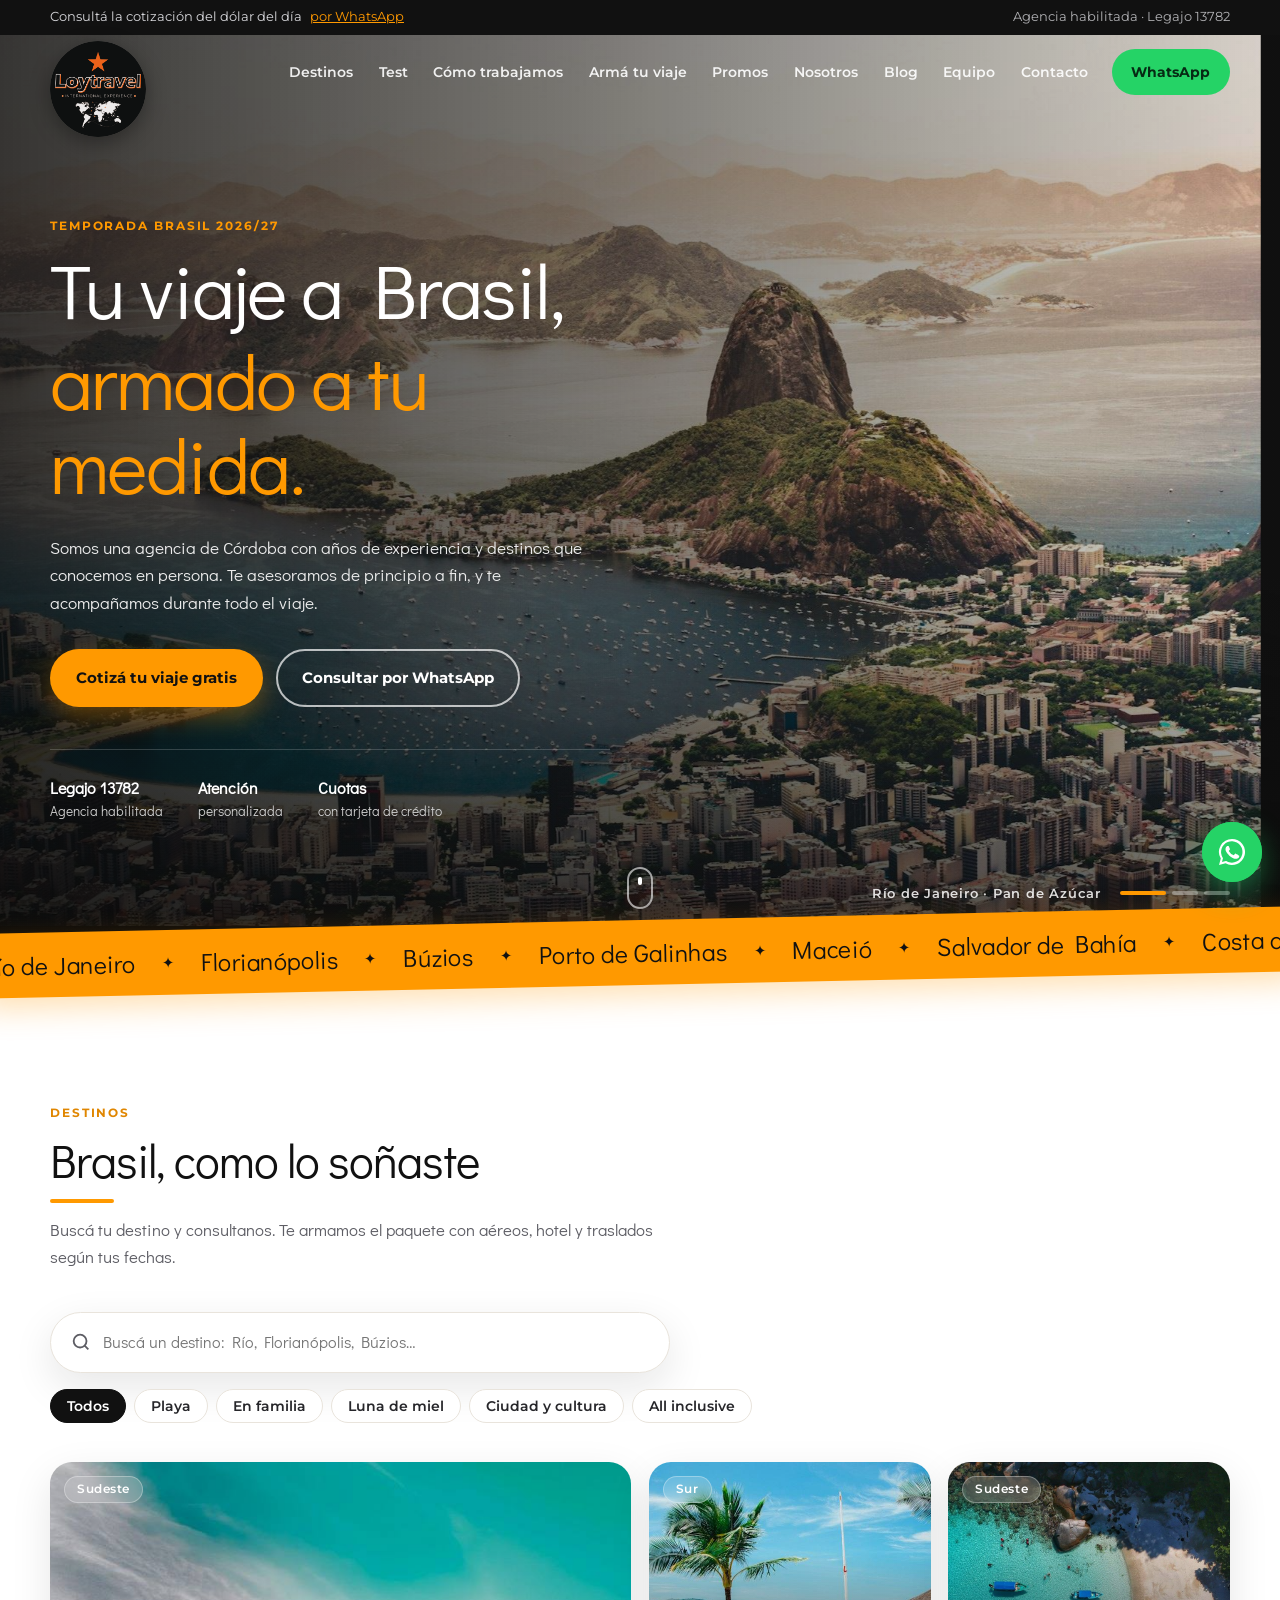
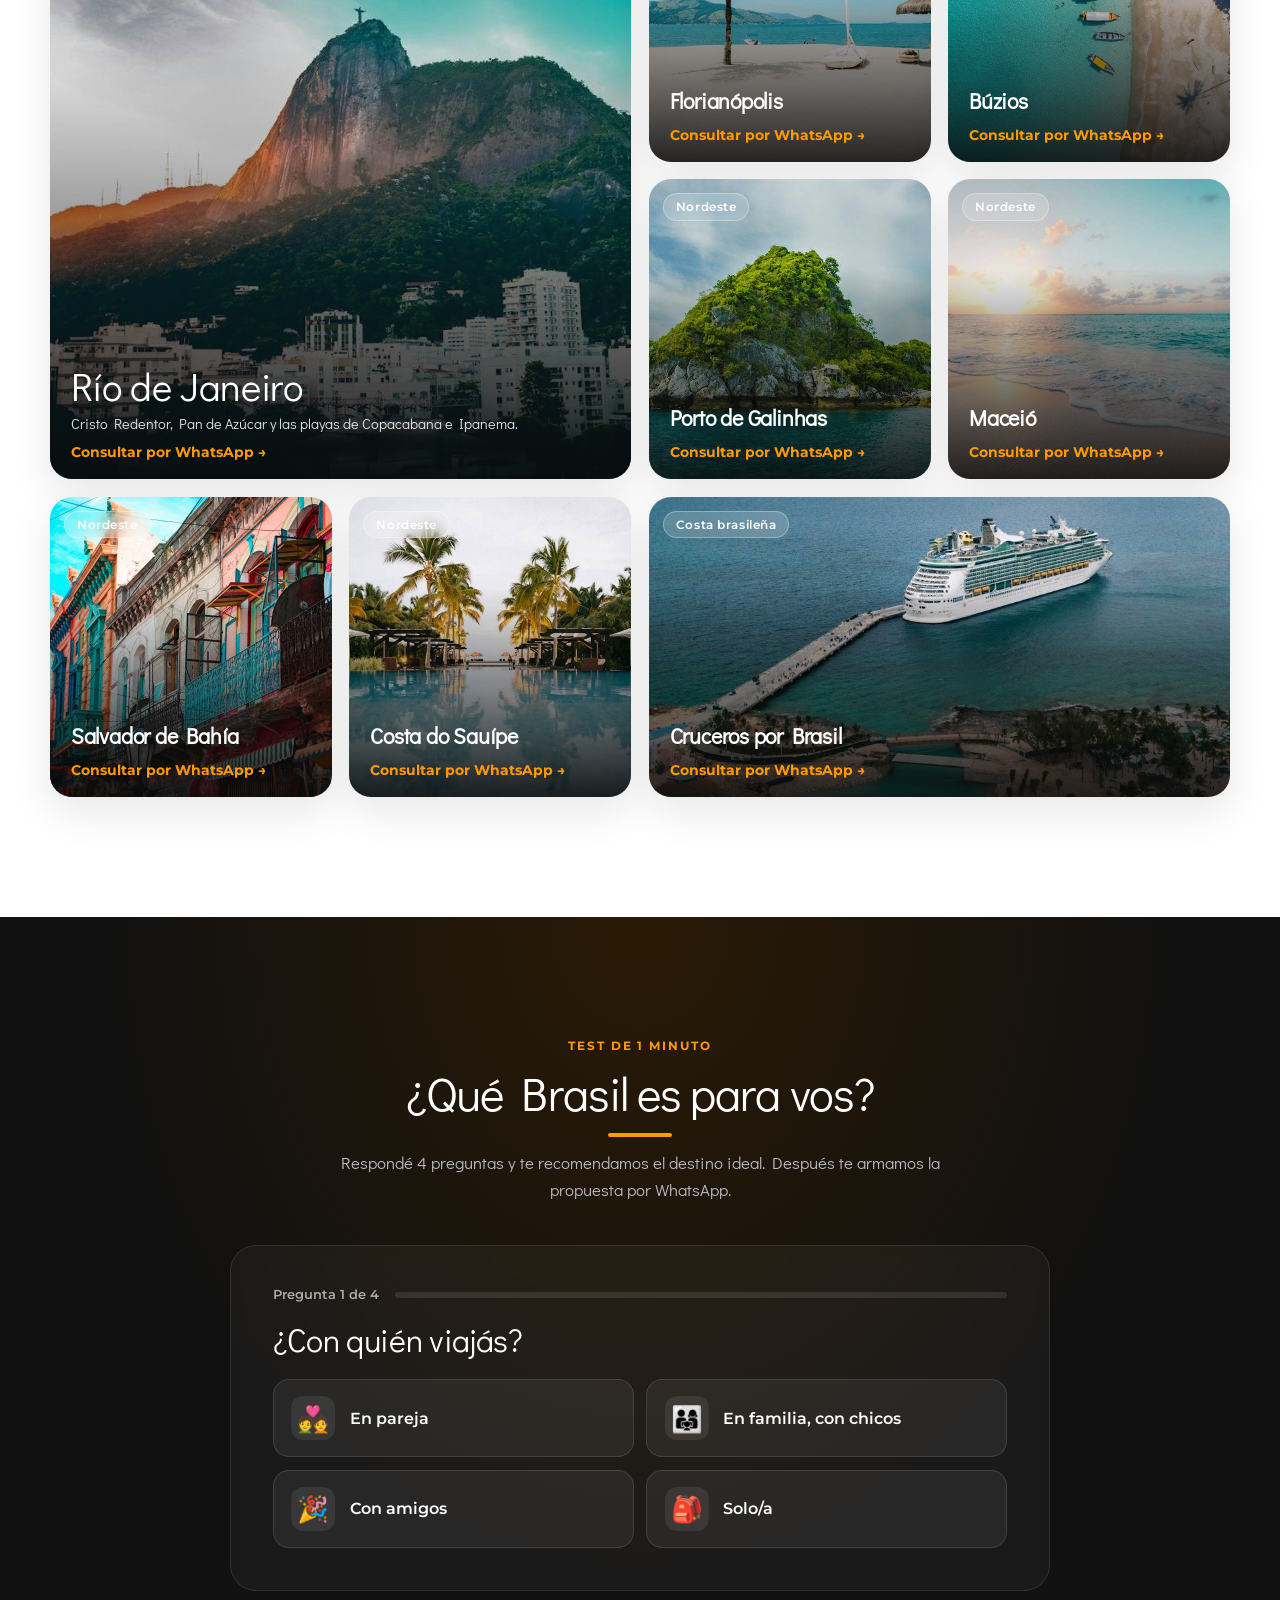
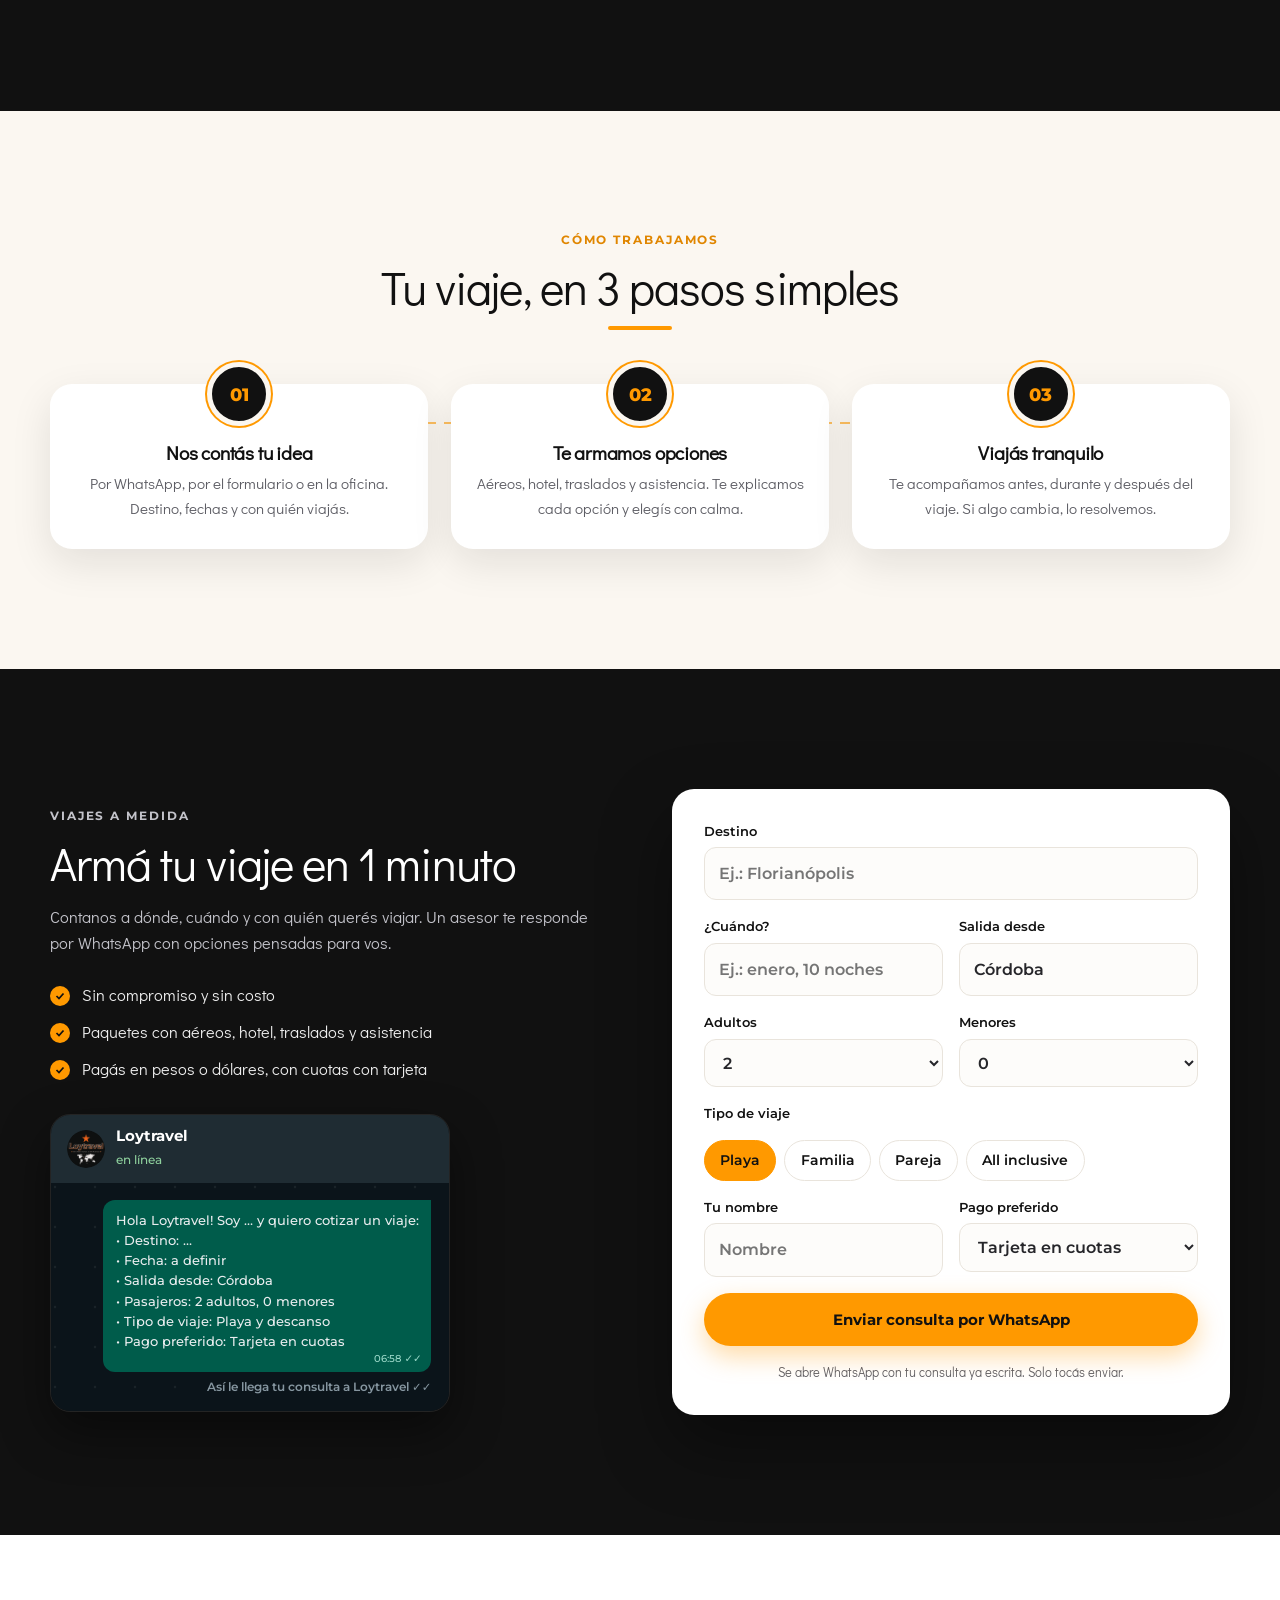
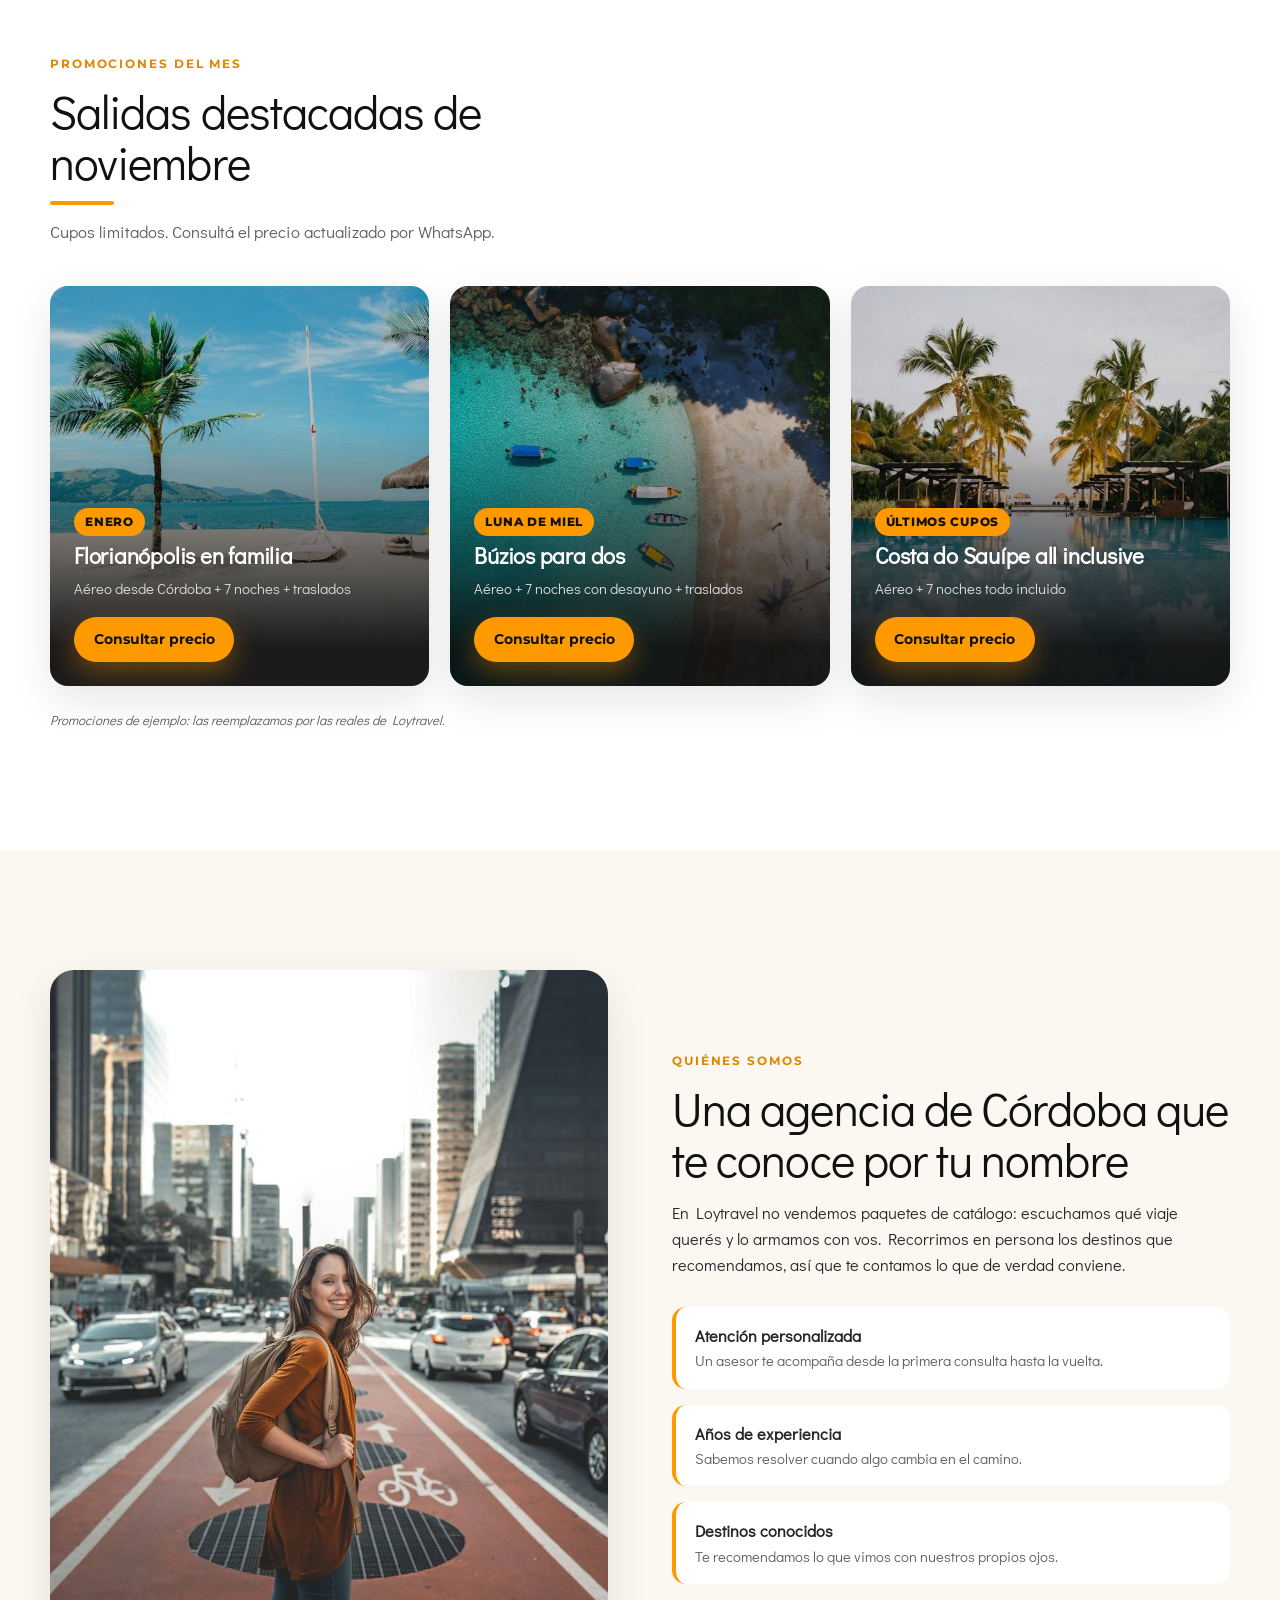
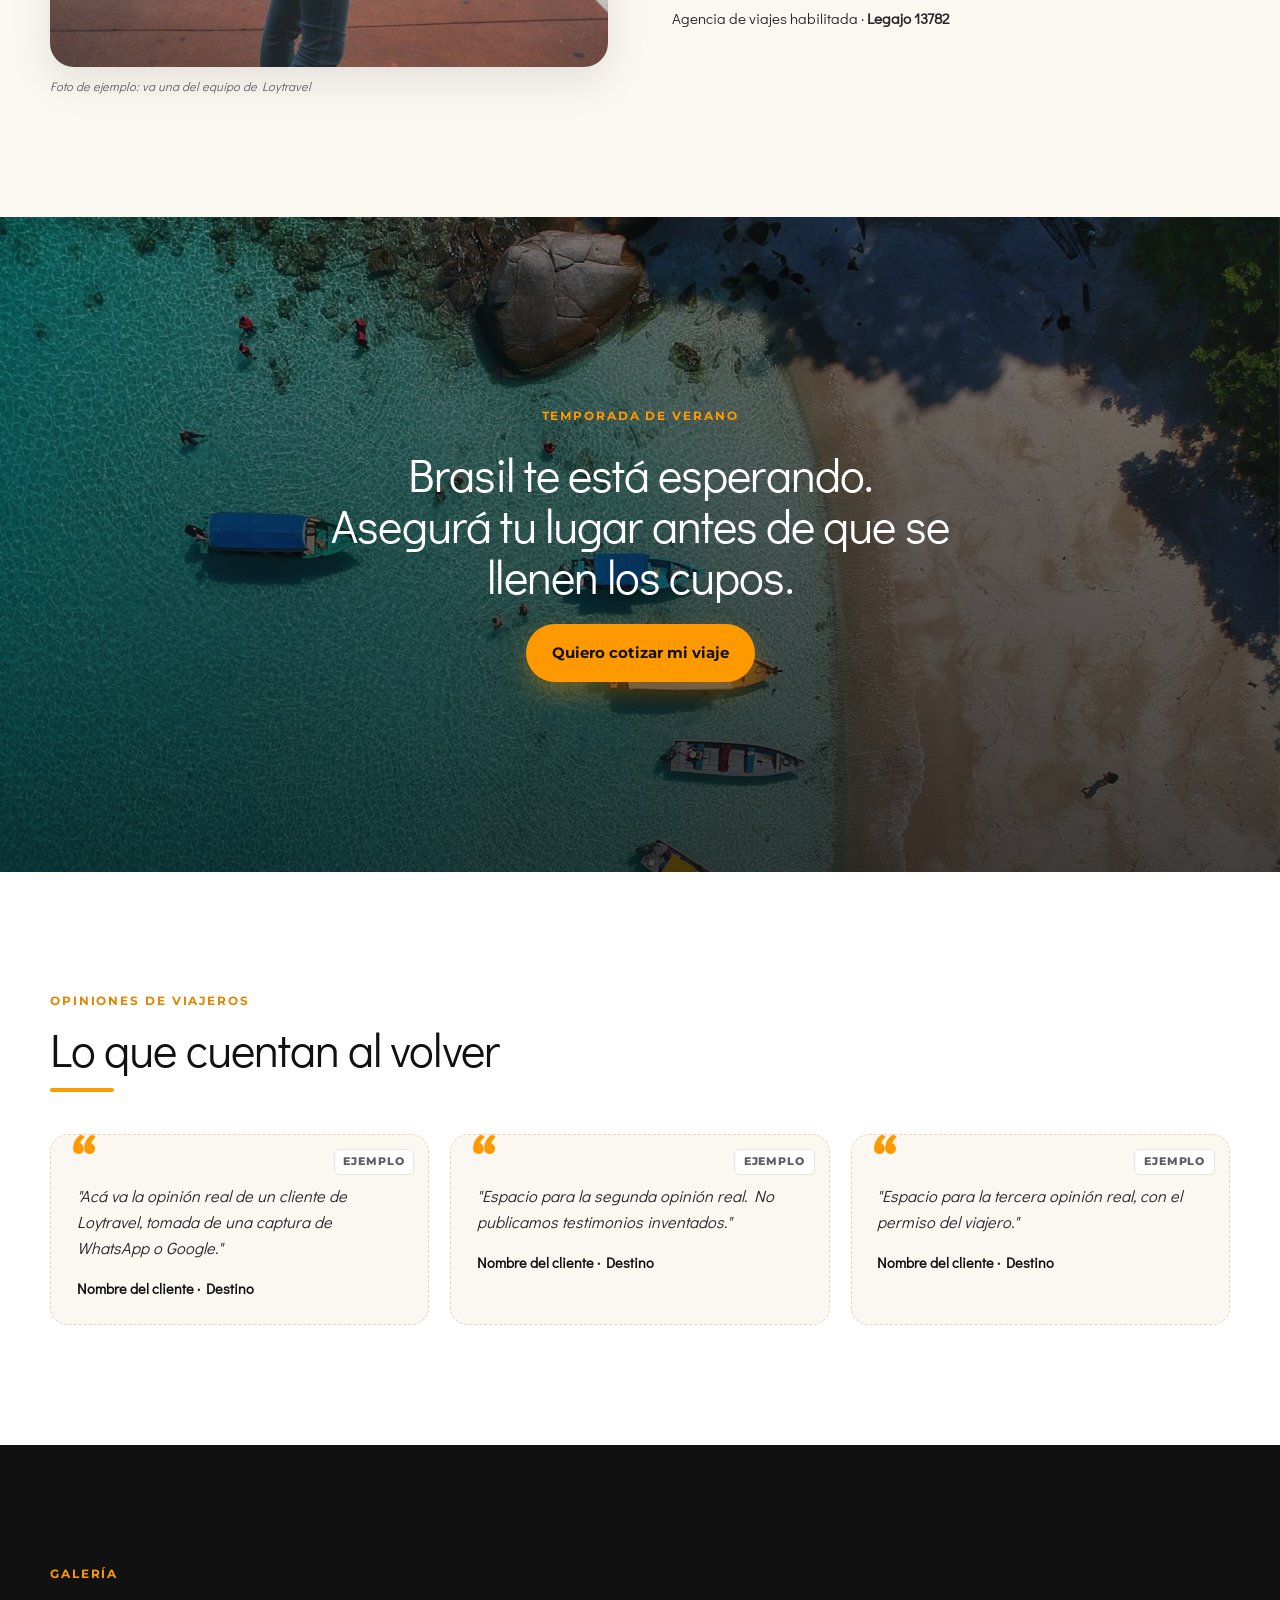
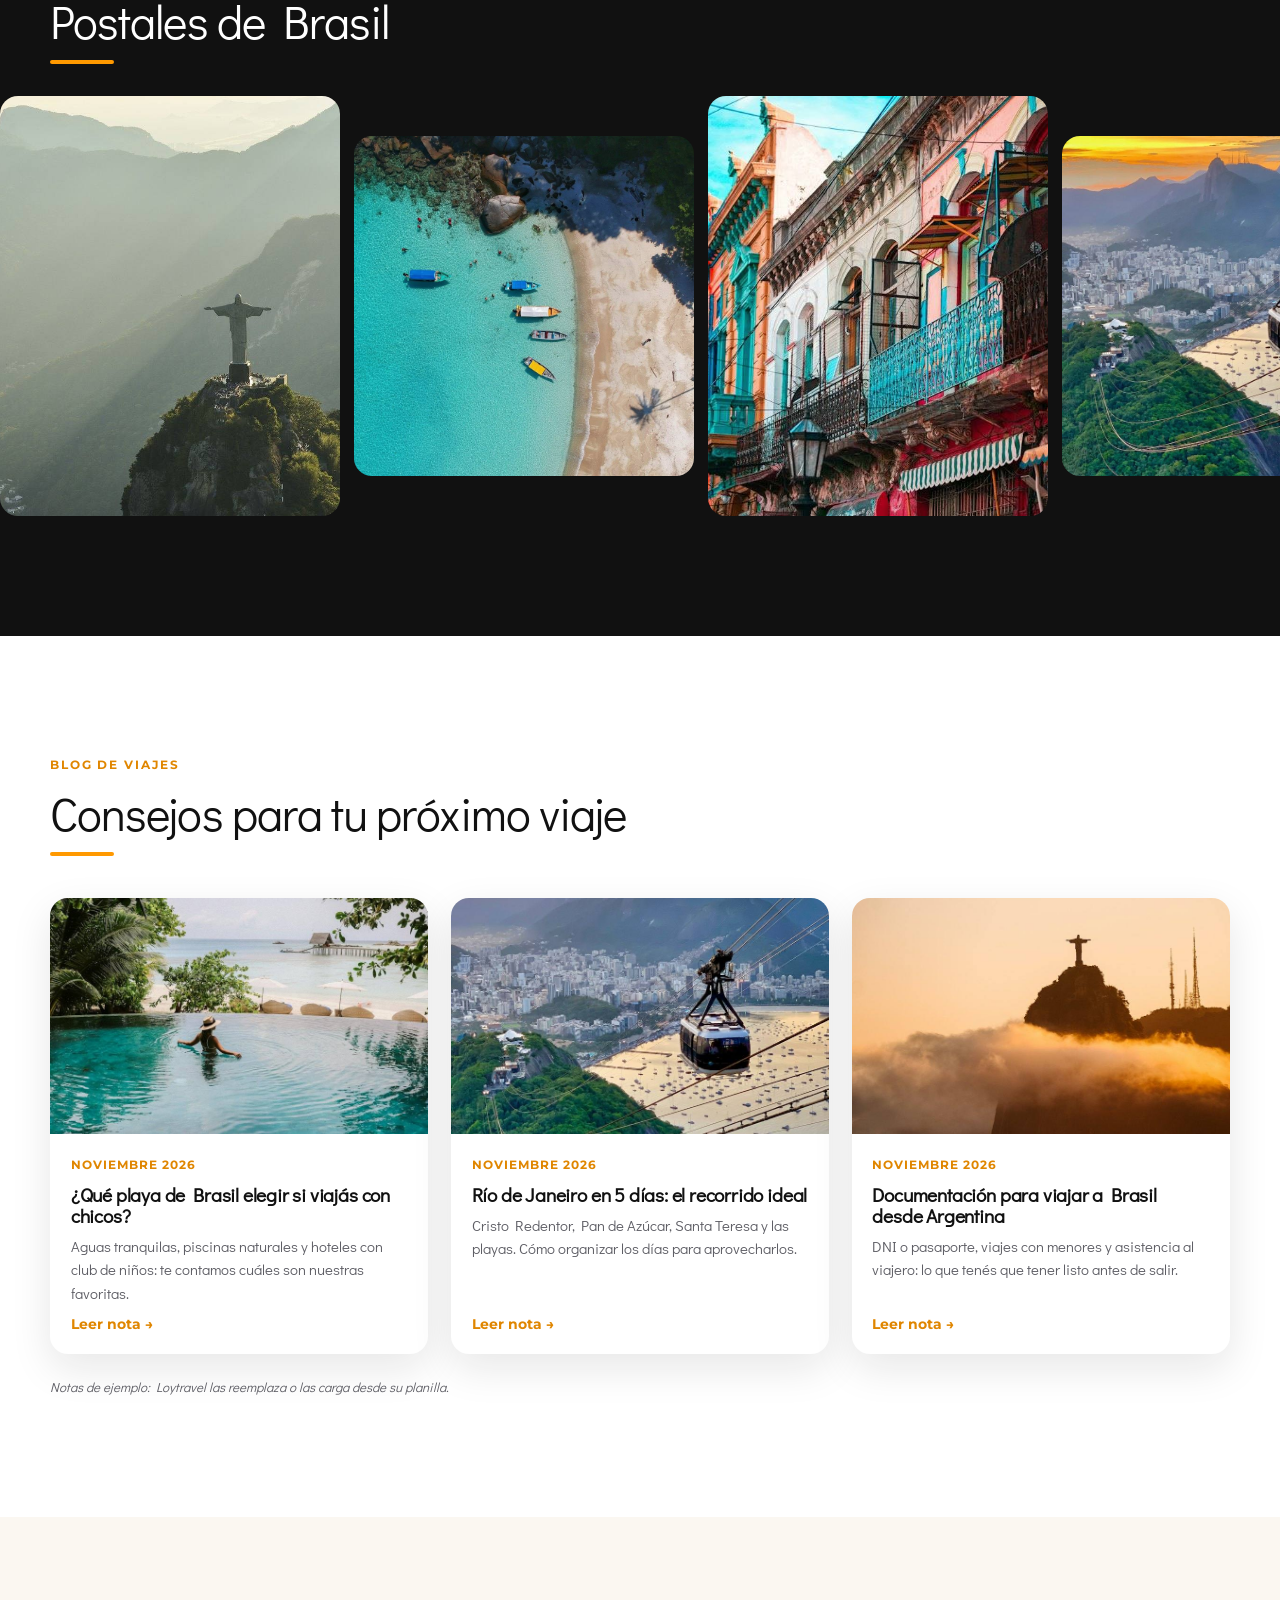
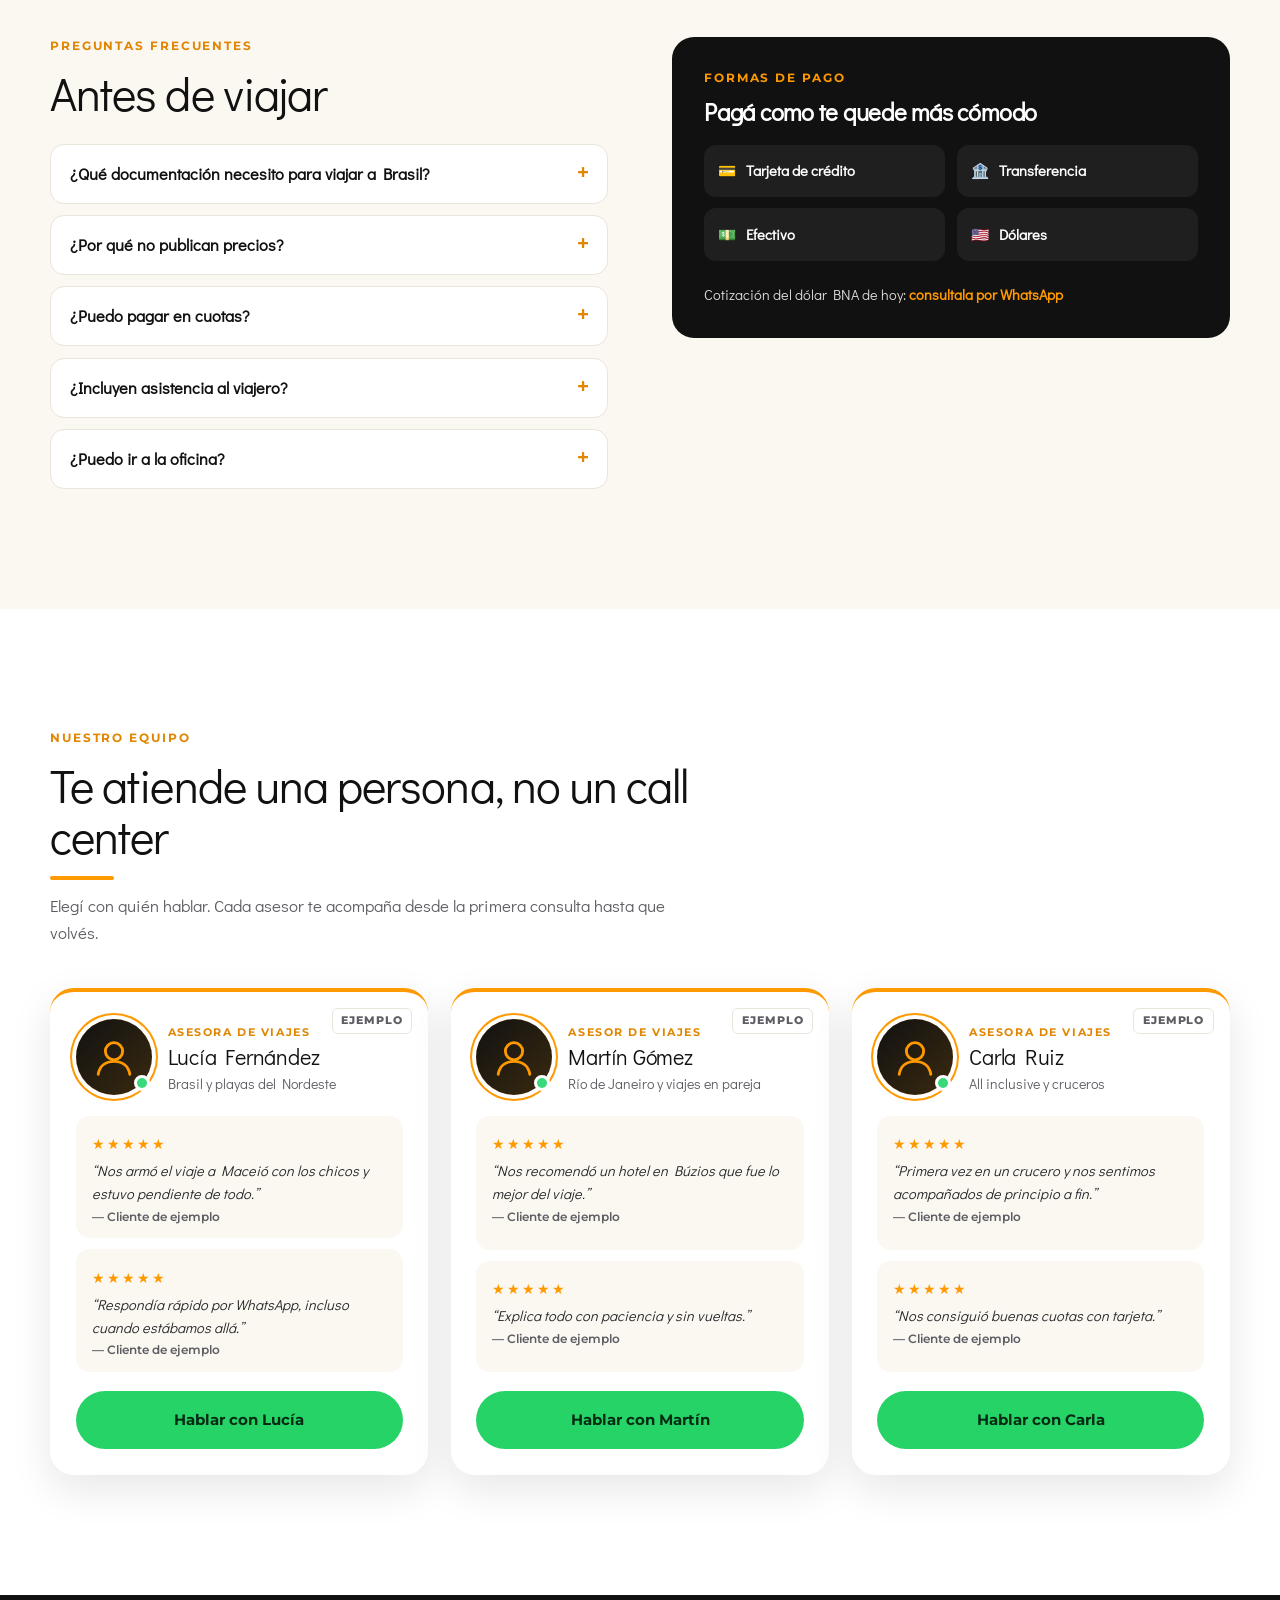
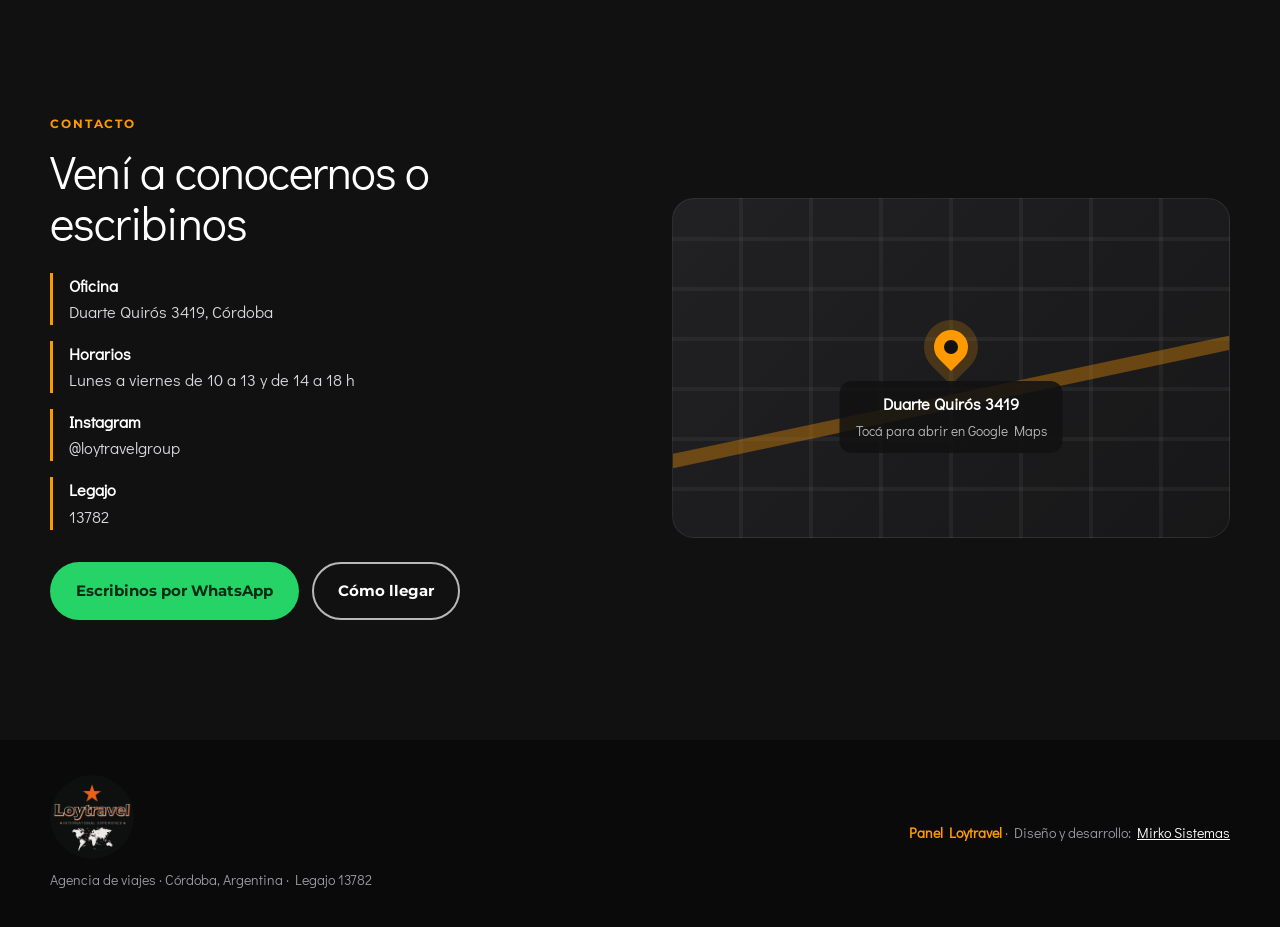
==== commit 78c2d72c: "Sección Equipo de ventas con opiniones de ejemplo, editable desde el panel Co-Authored-By: Claude Op" ====
--- a/index.html
+++ b/index.html
@@ -41,6 +41,7 @@
       <a href="#promos">Promos</a>
       <a href="#nosotros">Nosotros</a>
       <a href="#blog">Blog</a>
+      <a href="#equipo">Equipo</a>
       <a href="#contacto">Contacto</a>
     </nav>
     <a class="btn btn--wa btn--sm header__cta" data-wa="Hola Loytravel, quiero consultar por un viaje" href="#">WhatsApp</a>
@@ -312,6 +313,18 @@
   </div>
 </section>
 
+<!-- EQUIPO -->
+<section class="sec" id="equipo">
+  <div class="wrap">
+    <div class="sec__head reveal">
+      <p class="kicker">Nuestro equipo</p>
+      <h2>Te atiende una persona, no un call center</h2>
+      <p>Elegí con quién hablar. Cada asesor te acompaña desde la primera consulta hasta que volvés.</p>
+    </div>
+    <div class="grid-team" id="gridTeam"></div>
+  </div>
+</section>
+
 <!-- CONTACTO -->
 <section class="sec sec--dark" id="contacto">
   <div class="wrap split">
--- a/css/styles.css
+++ b/css/styles.css
@@ -437,3 +437,23 @@
 .btn--ghost{background:transparent}
 .grid-promo{grid-template-columns:repeat(auto-fit,minmax(260px,1fr))}
 #armatuviaje .split{gap:clamp(1.4rem,5vw,4.5rem)}
+
+/* ===== Equipo de ventas ===== */
+.grid-team{display:grid;grid-template-columns:repeat(3,1fr);gap:1.4rem}
+.seller{position:relative;background:#fff;border-radius:24px;padding:1.6rem;box-shadow:var(--sombra);display:flex;flex-direction:column;gap:1.2rem;border-top:4px solid var(--naranja);transition:transform .4s var(--ease),box-shadow .4s}
+.seller:hover{transform:translateY(-6px);box-shadow:0 26px 60px rgba(17,17,17,.14)}
+.seller__top{display:flex;align-items:center;gap:1rem}
+.seller__av{position:relative;width:76px;height:76px;border-radius:50%;background:linear-gradient(135deg,var(--negro),#3a2a10);display:grid;place-items:center;flex:none;box-shadow:0 0 0 4px #fff,0 0 0 6px var(--naranja)}
+.seller__av svg{width:46px;height:46px;fill:none;stroke:var(--naranja);stroke-width:4;stroke-linecap:round}
+.seller__av img{width:100%;height:100%;border-radius:50%;object-fit:cover}
+.seller__on{position:absolute;right:2px;bottom:4px;width:16px;height:16px;border-radius:50%;background:#39d97b;border:3px solid #fff}
+.seller__role{font:700 .7rem var(--ui);letter-spacing:.14em;text-transform:uppercase;color:var(--naranja-osc)}
+.seller h3{font-size:1.35rem;font-weight:400;margin:.1rem 0}
+.seller__esp{font-size:.88rem;color:var(--gris)}
+.seller__ops{display:grid;gap:.7rem;flex:1}
+.seller__ops blockquote{background:var(--crema);border-radius:14px;padding:.9rem 1rem}
+.seller__ops p{font-size:.9rem;font-style:italic;margin:.2rem 0}
+.seller__ops footer{font:600 .76rem var(--ui);color:var(--gris)}
+.stars{color:var(--naranja);letter-spacing:2px;font-size:.85rem}
+.seller .op__tag{top:16px;right:16px}
+@media (max-width:860px){.grid-team{grid-template-columns:1fr}}
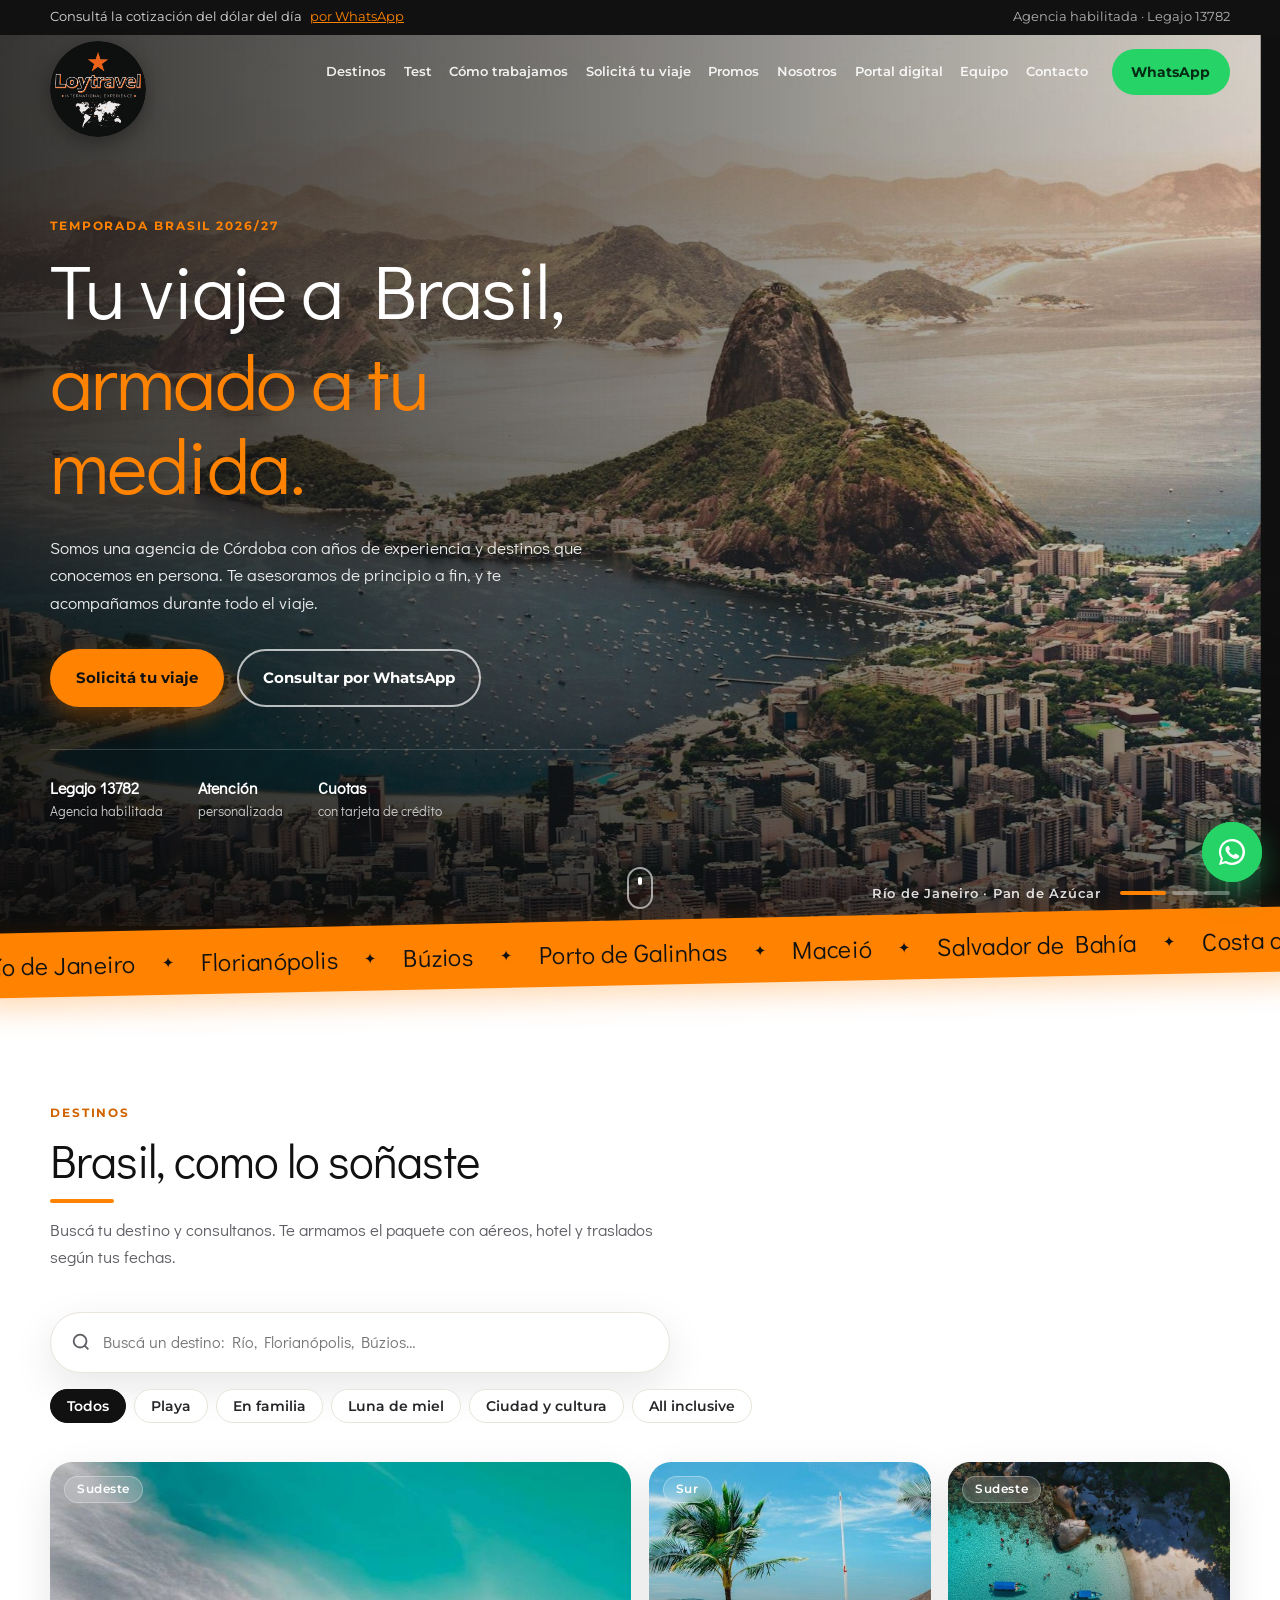
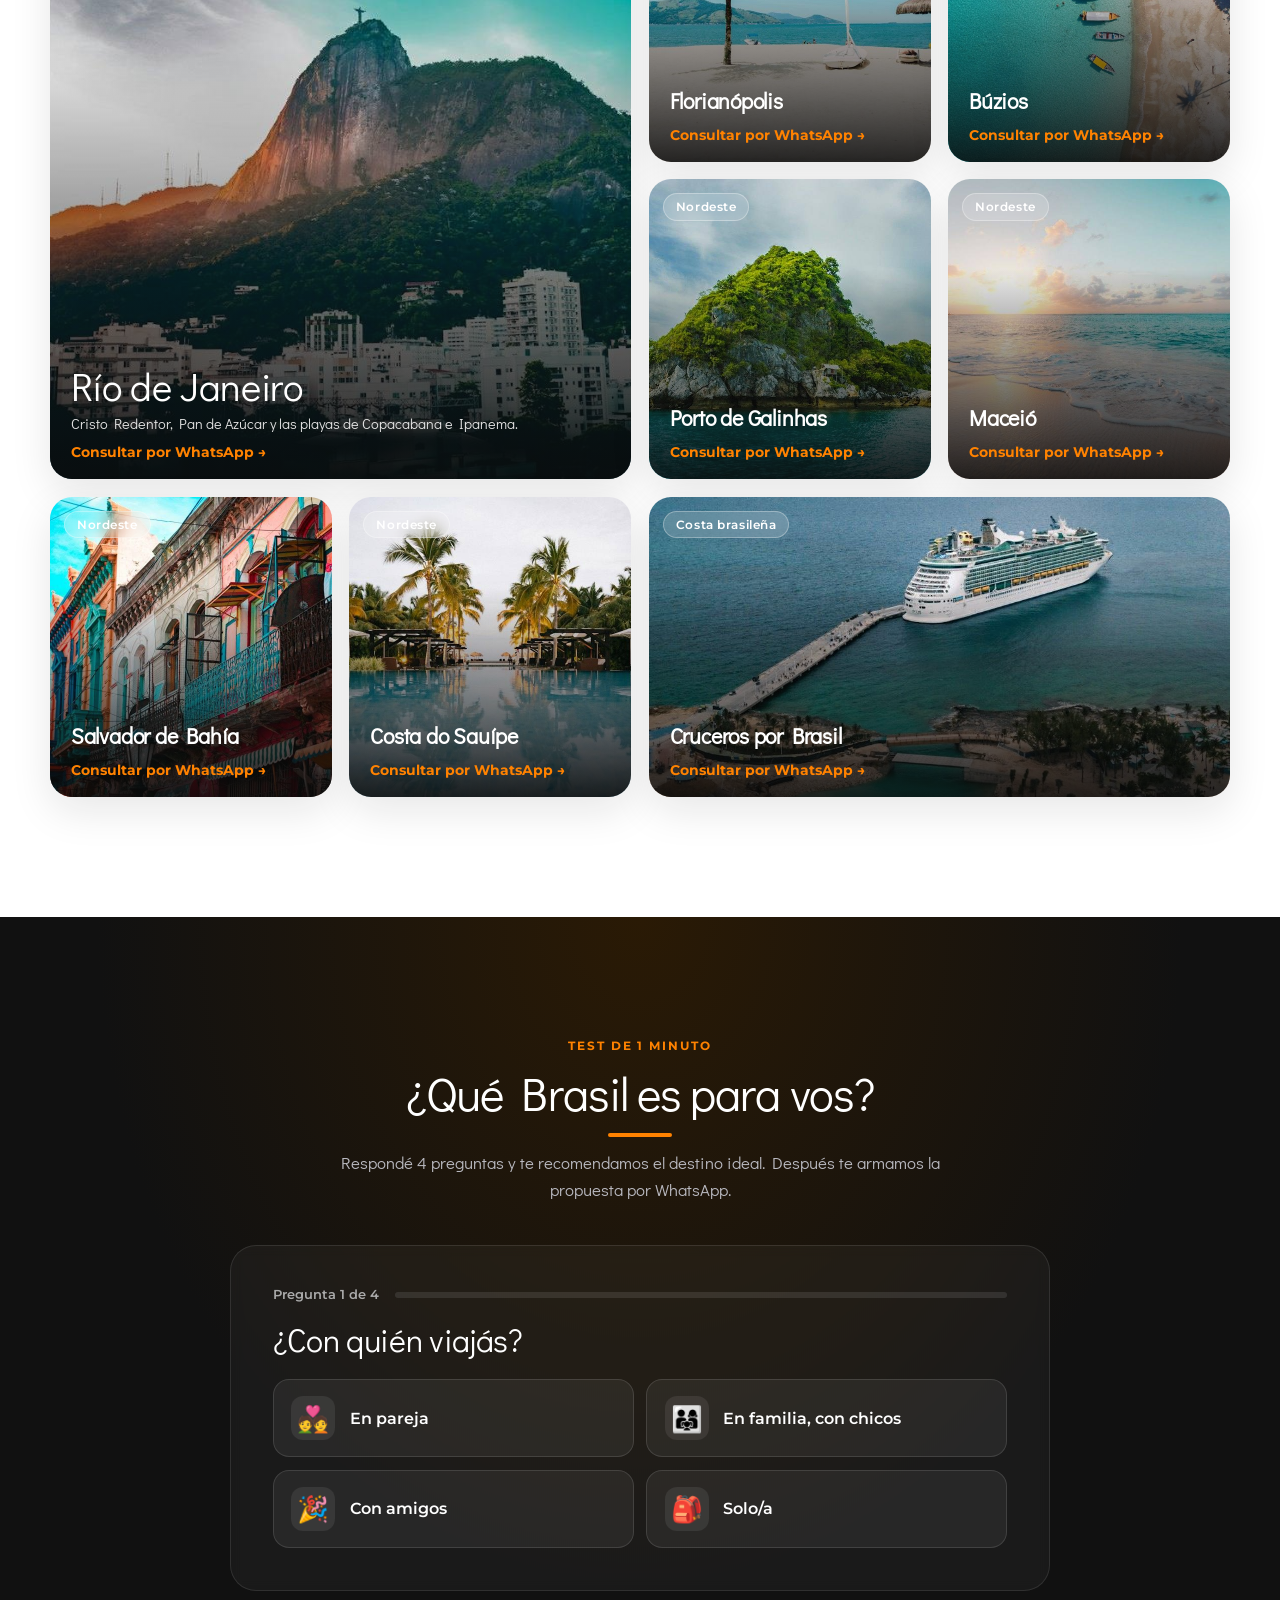
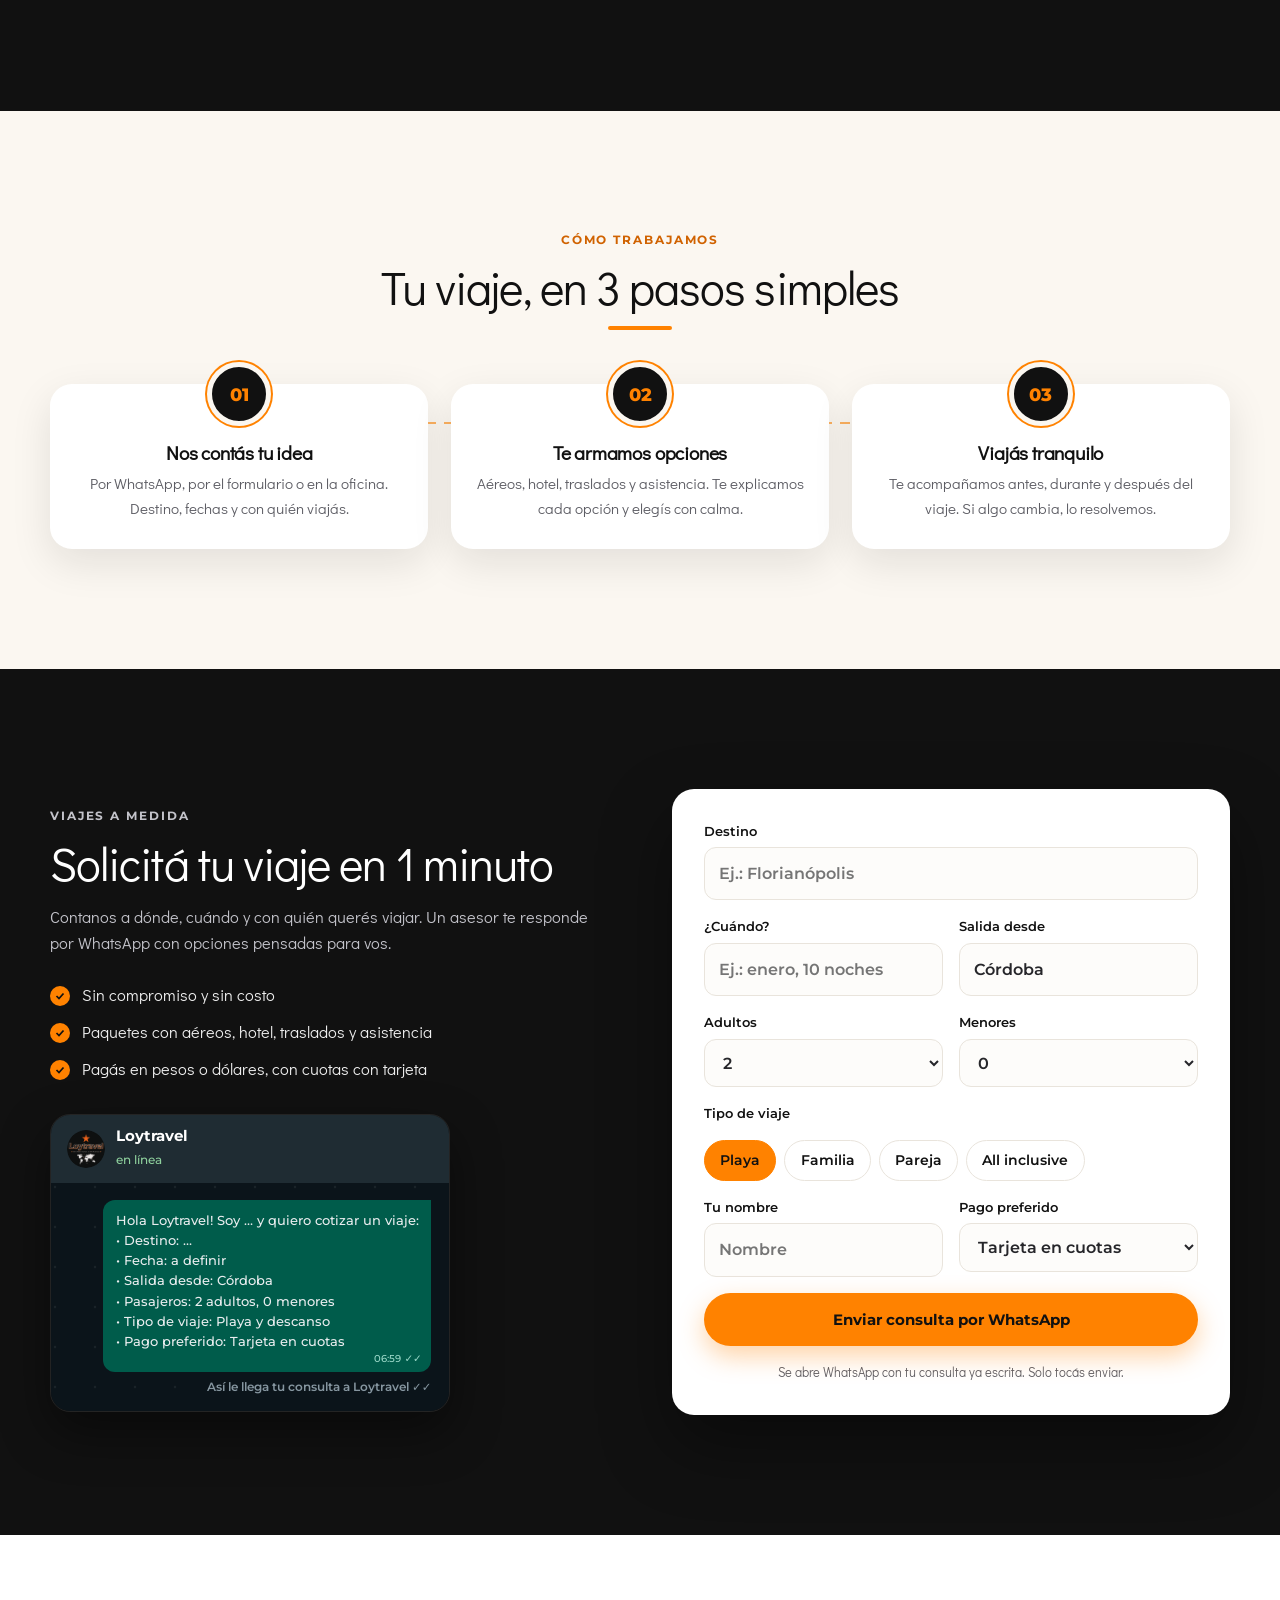
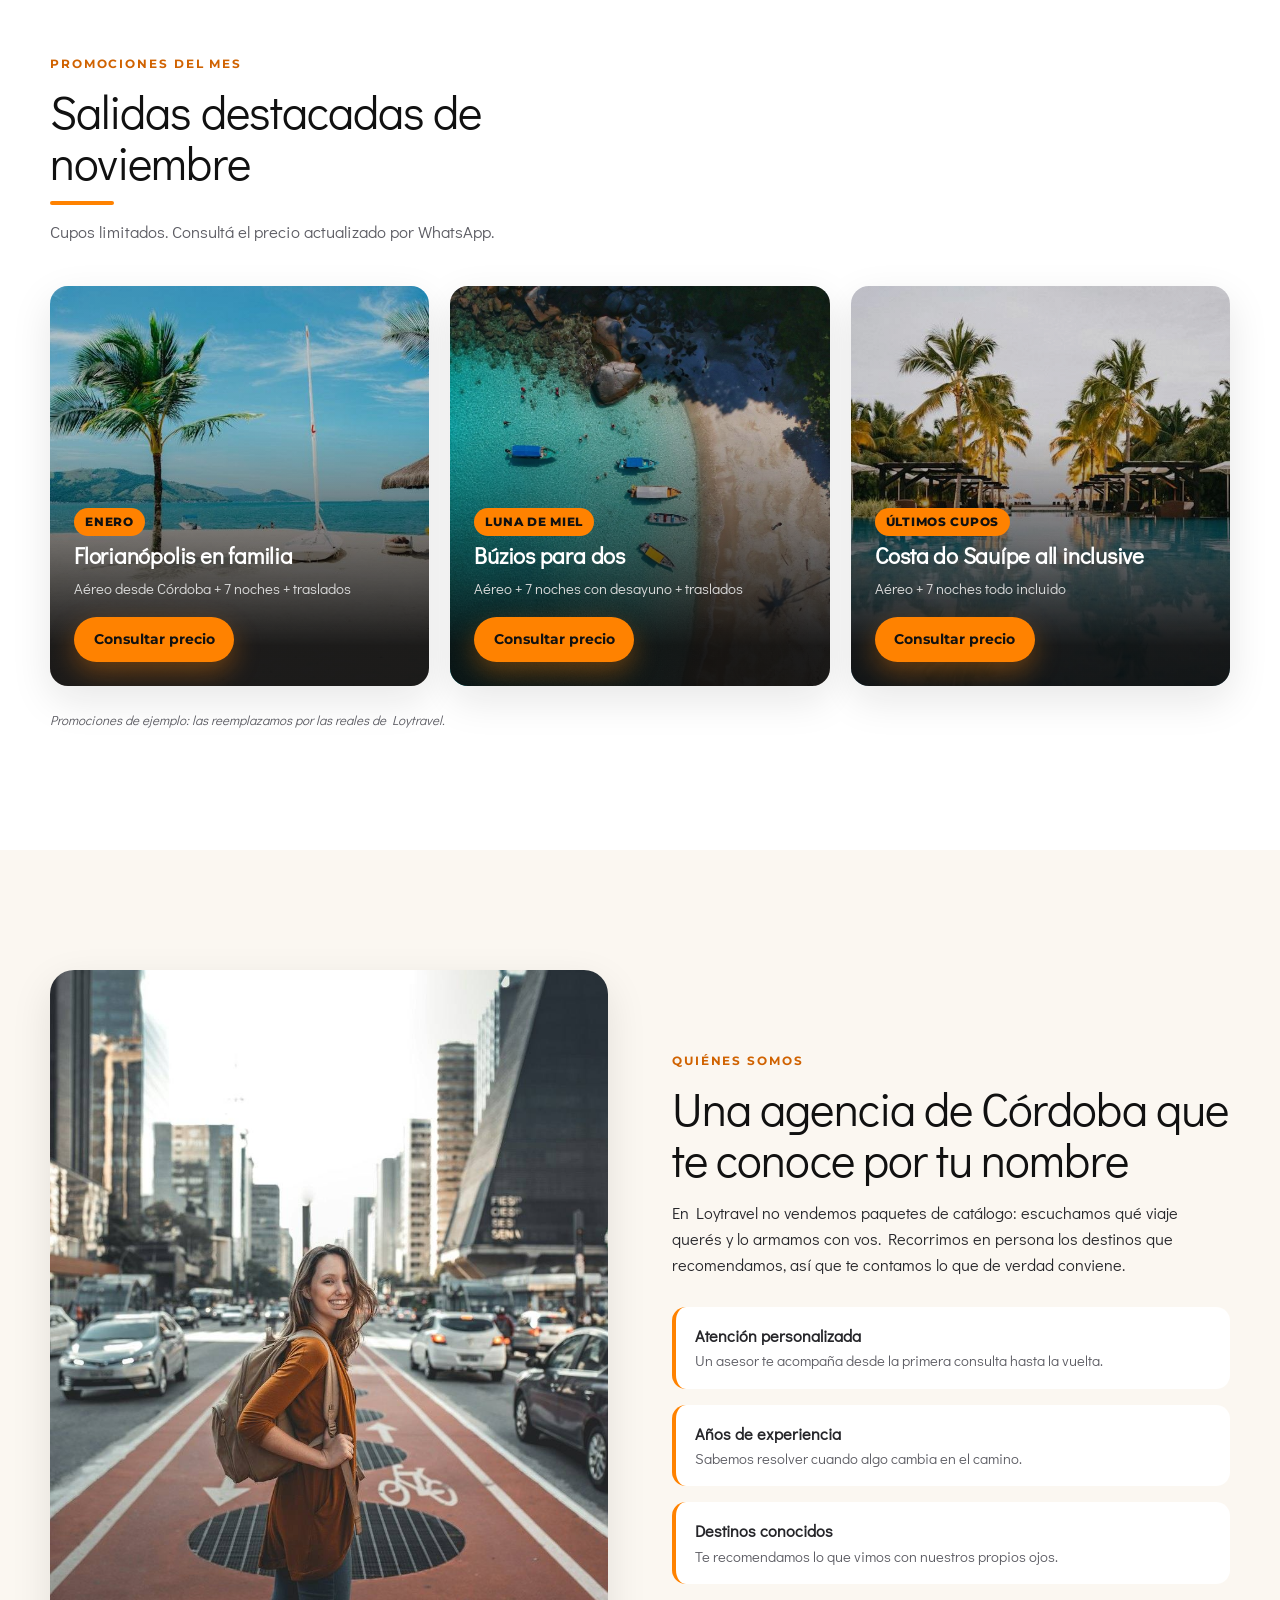
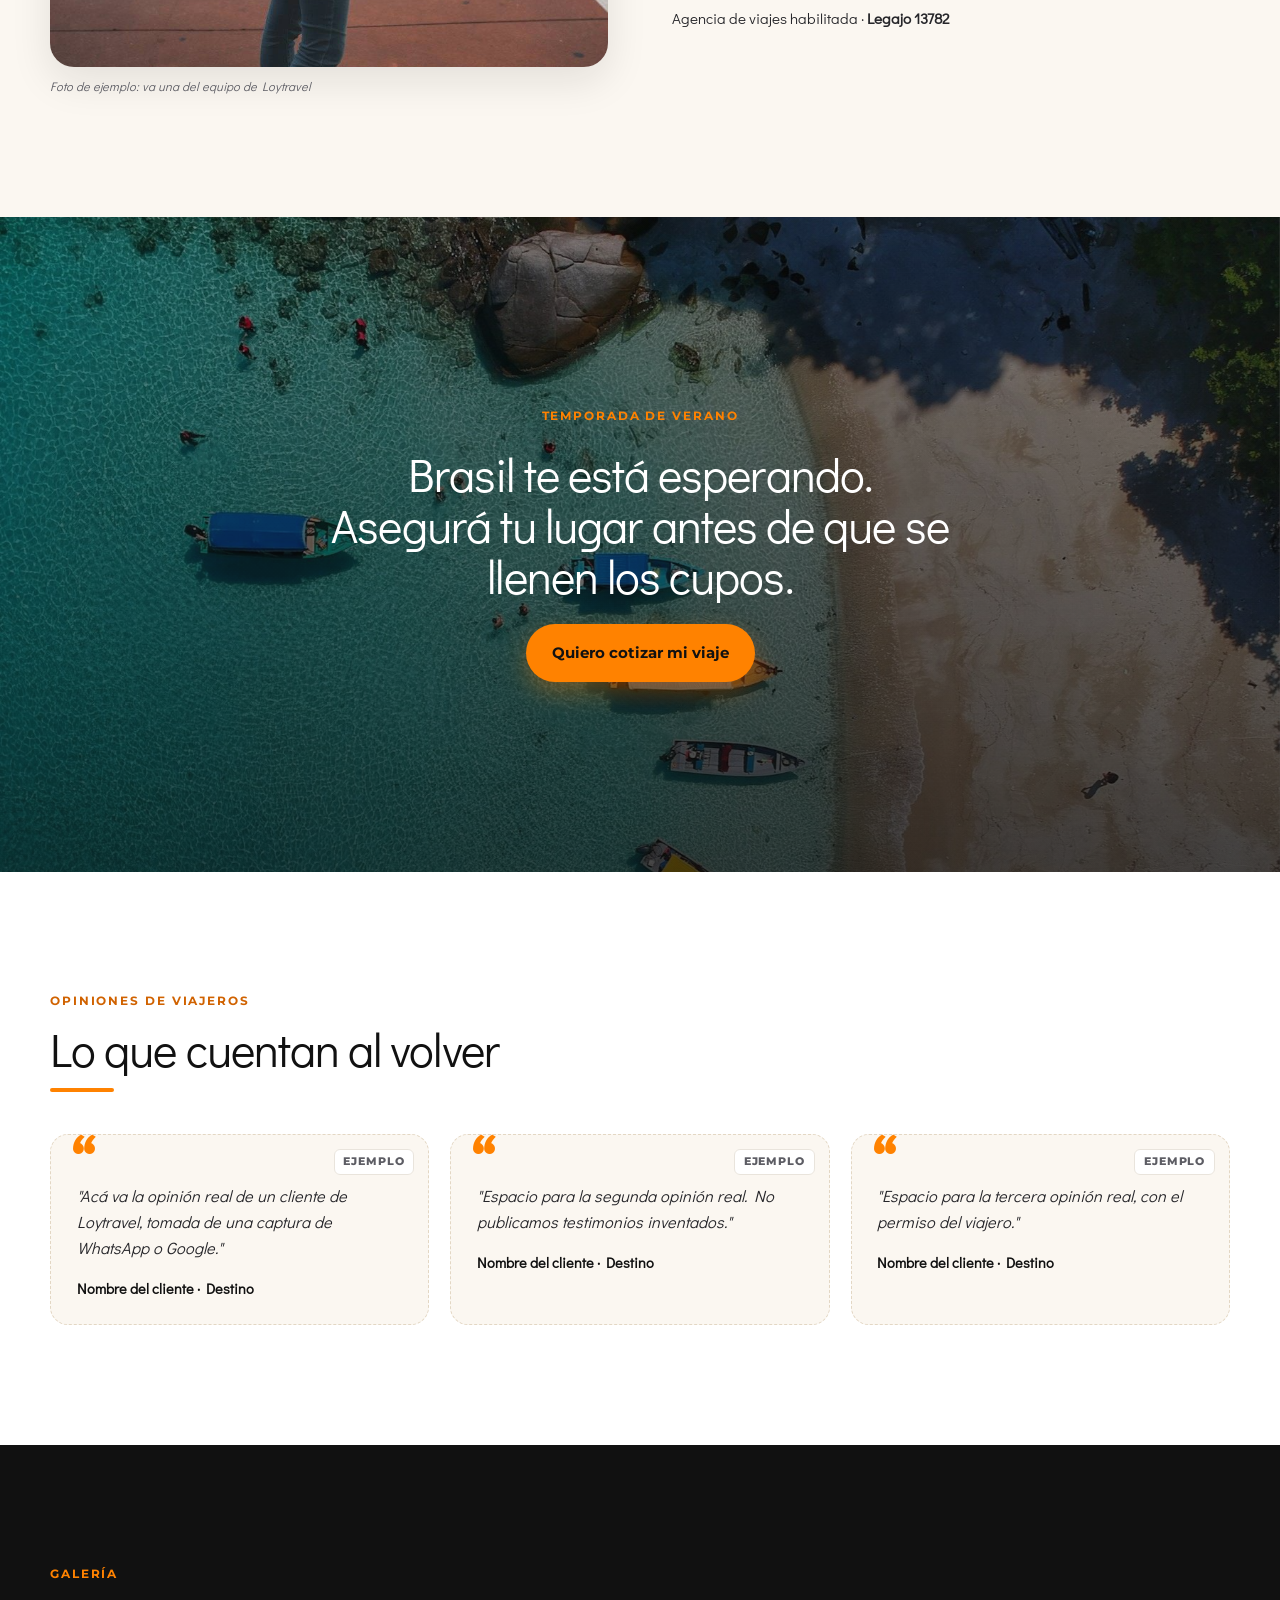
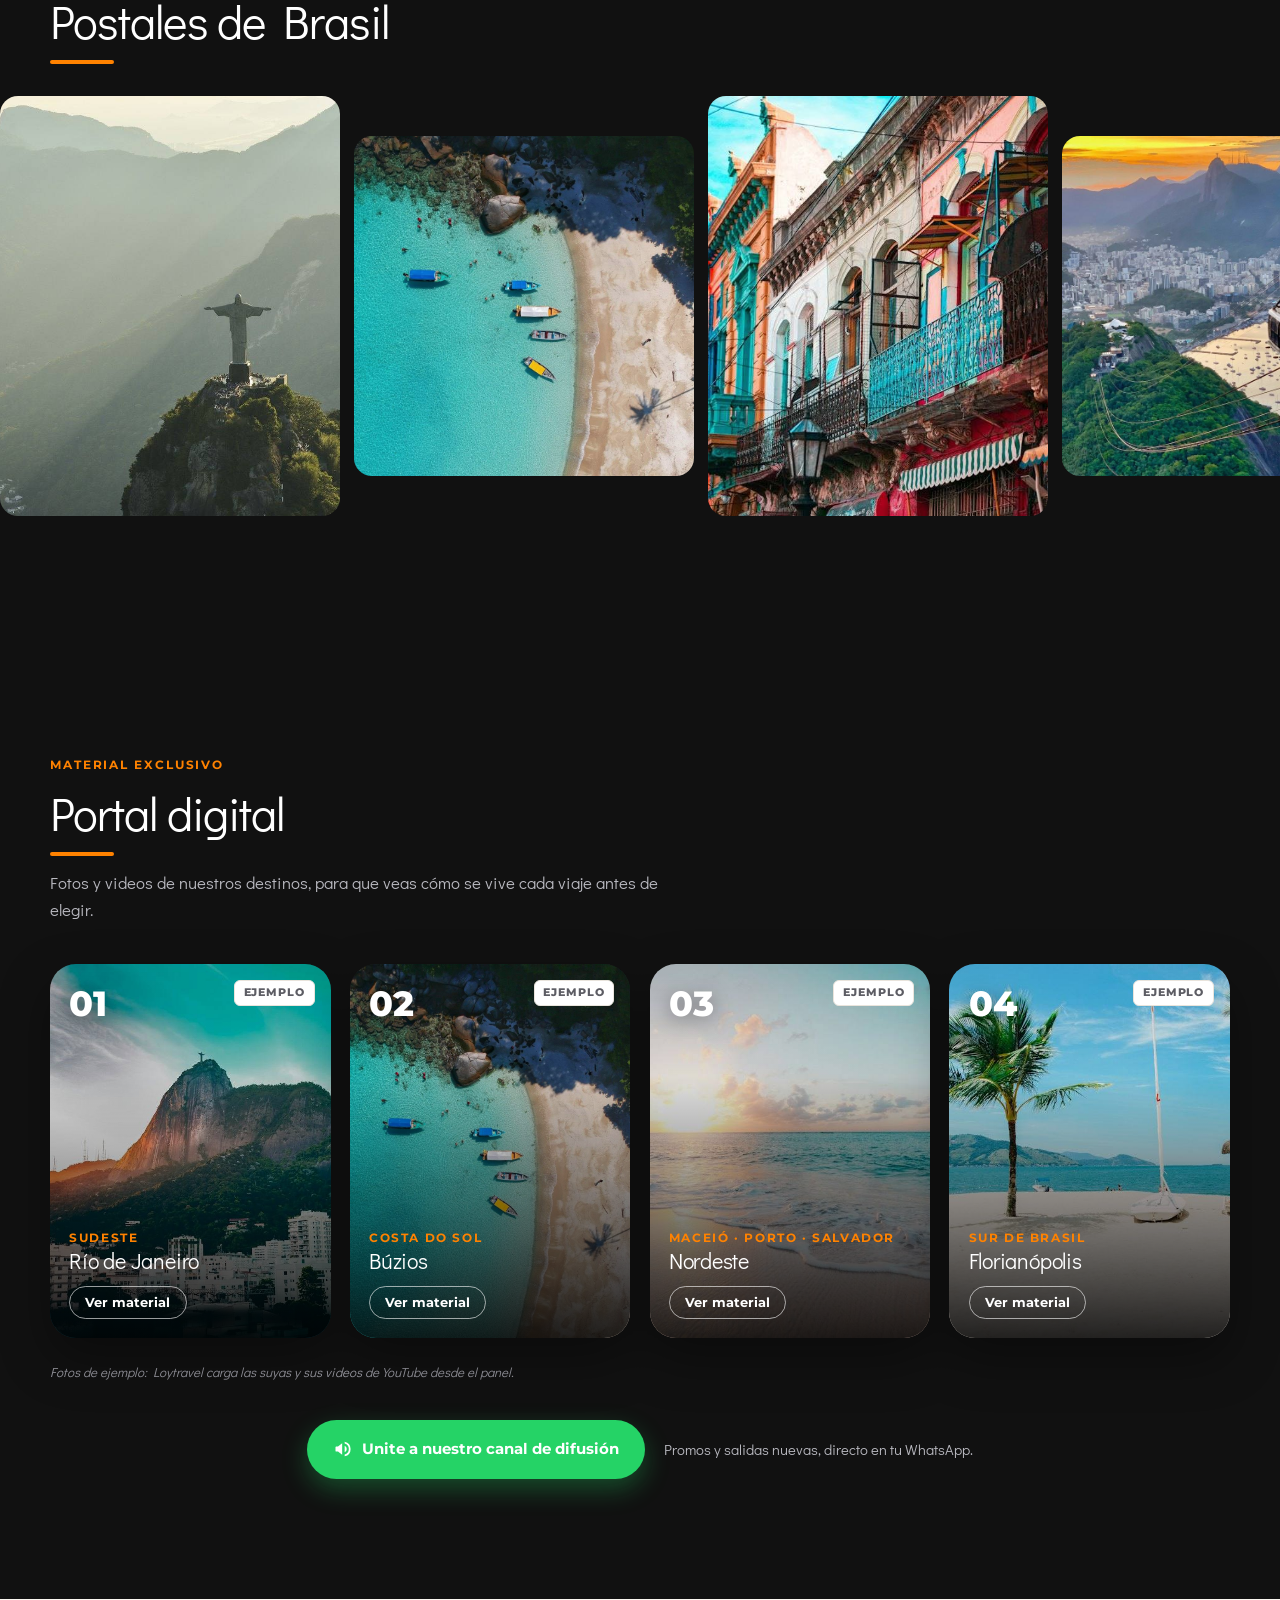
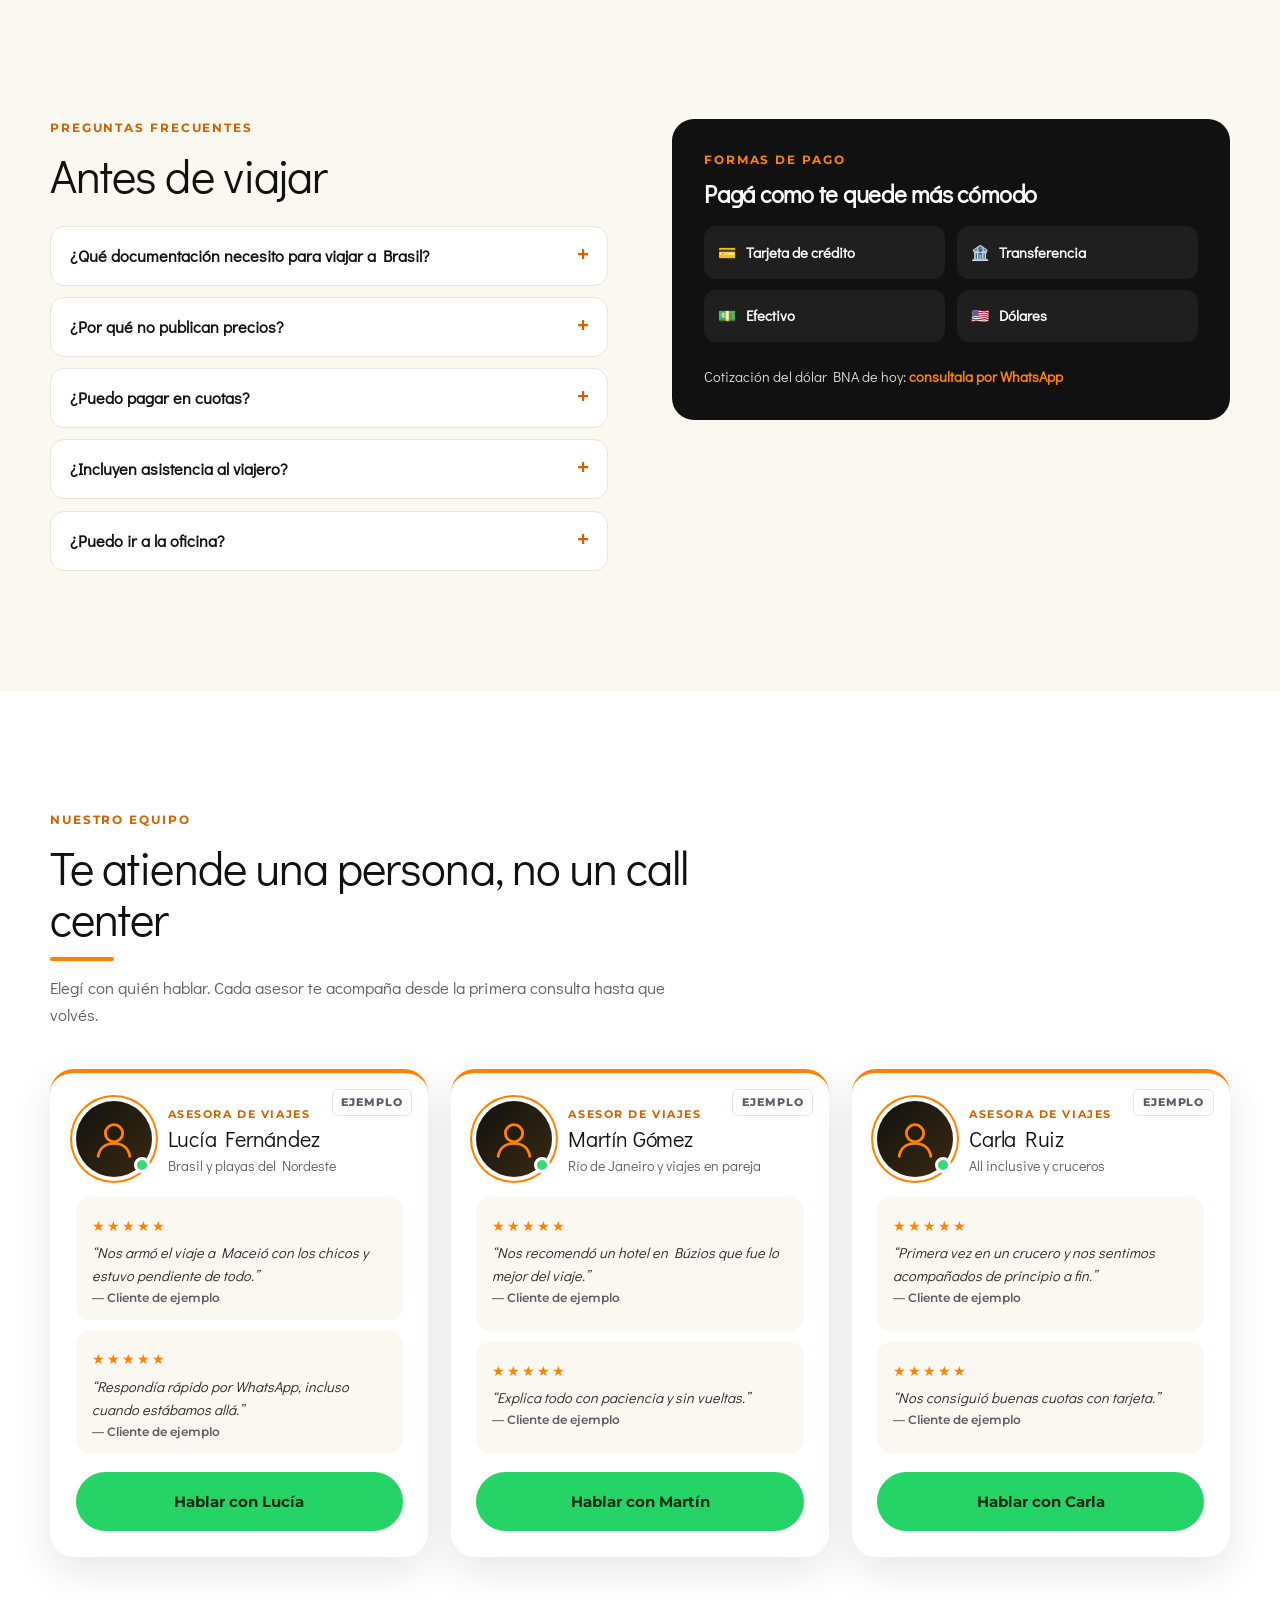
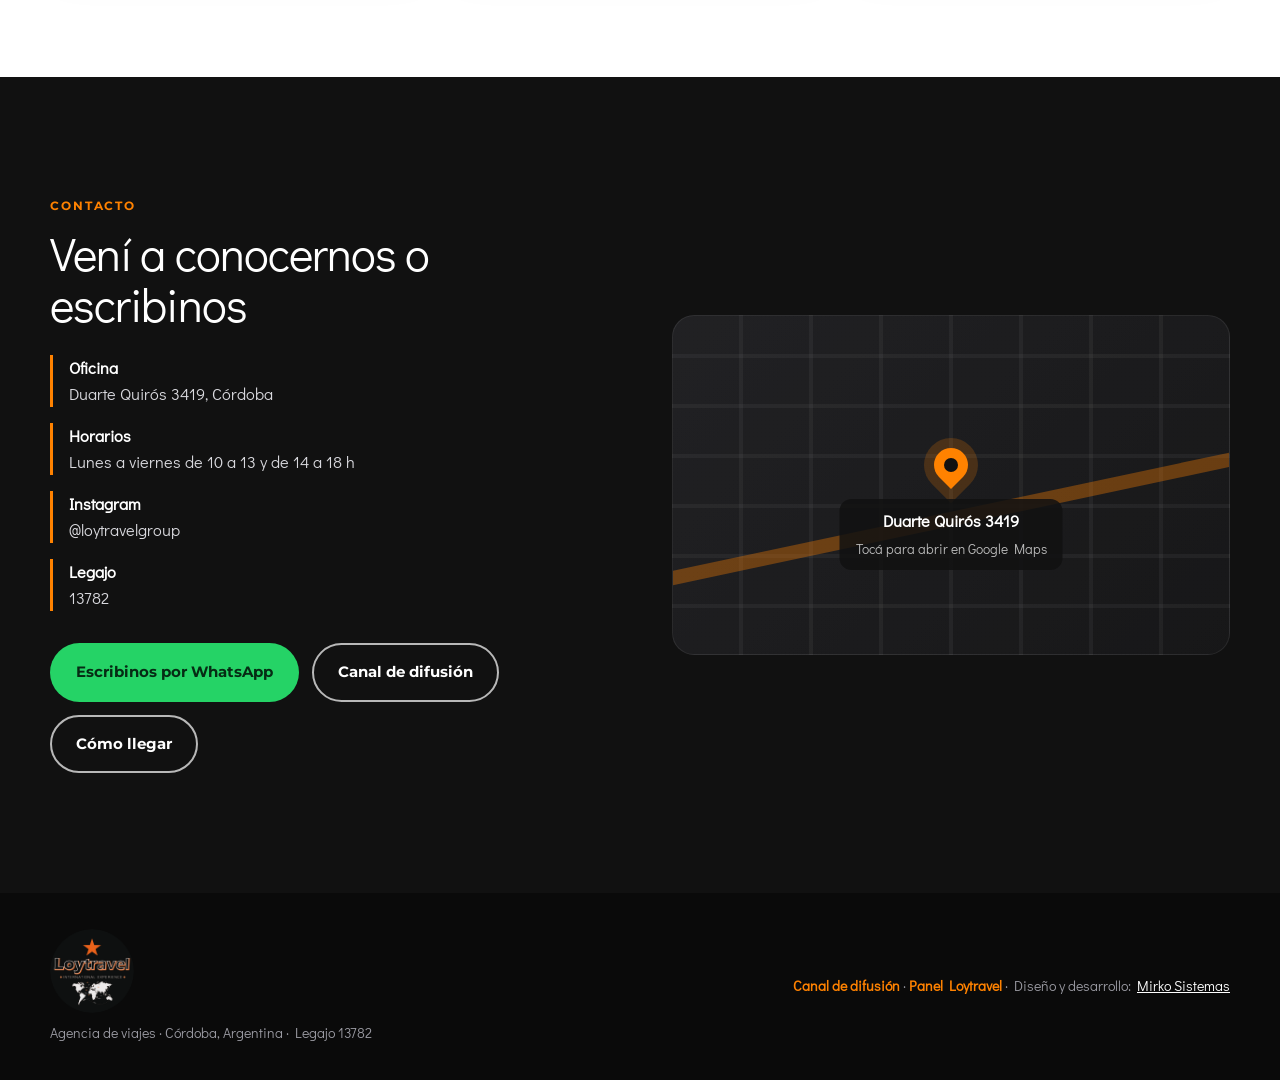
==== commit b916d89c: "Cambios de Loytravel: naranja #FF8200, Solicitá tu viaje, portal digital en lugar del blog y canal d" ====
--- a/index.html
+++ b/index.html
@@ -37,10 +37,10 @@
       <a href="#destinos">Destinos</a>
       <a href="#test">Test</a>
       <a href="#como">Cómo trabajamos</a>
-      <a href="#armatuviaje">Armá tu viaje</a>
+      <a href="#solicitatuviaje">Solicitá tu viaje</a>
       <a href="#promos">Promos</a>
       <a href="#nosotros">Nosotros</a>
-      <a href="#blog">Blog</a>
+      <a href="#portal">Portal digital</a>
       <a href="#equipo">Equipo</a>
       <a href="#contacto">Contacto</a>
     </nav>
@@ -64,7 +64,7 @@
     <h1 class="hero__title"><span class="line"><span data-k="hero.t1">Tu viaje a Brasil,</span></span><span class="line"><span class="accent" data-k="hero.t2">armado a tu medida.</span></span></h1>
     <p class="hero__lead reveal" data-k="hero.lead">Somos una agencia de Córdoba con años de experiencia y destinos que conocemos en persona. Te asesoramos de principio a fin, y te acompañamos durante todo el viaje.</p>
     <div class="hero__btns reveal">
-      <a href="#armatuviaje" class="btn btn--primary">Cotizá tu viaje gratis</a>
+      <a href="#solicitatuviaje" class="btn btn--primary">Solicitá tu viaje</a>
       <a href="#" class="btn btn--ghost" data-wa="Hola Loytravel, quiero info para viajar a Brasil">Consultar por WhatsApp</a>
     </div>
     <ul class="hero__trust reveal">
@@ -143,12 +143,12 @@
   </div>
 </section>
 
-<!-- ARMÁ TU VIAJE -->
-<section class="sec sec--dark" id="armatuviaje">
+<!-- SOLICITÁ TU VIAJE -->
+<section class="sec sec--dark" id="solicitatuviaje">
   <div class="wrap split">
     <div class="split__txt reveal">
       <p class="kicker">Viajes a medida</p>
-      <h2>Armá tu viaje en 1 minuto</h2>
+      <h2>Solicitá tu viaje en 1 minuto</h2>
       <p>Contanos a dónde, cuándo y con quién querés viajar. Un asesor te responde por WhatsApp con opciones pensadas para vos.</p>
       <ul class="checks">
         <li>Sin compromiso y sin costo</li>
@@ -232,7 +232,7 @@
   <div class="wrap banner__in reveal">
     <p class="kicker">Temporada de verano</p>
     <h2 data-k="banner.titulo">Brasil te está esperando. Asegurá tu lugar antes de que se llenen los cupos.</h2>
-    <a href="#armatuviaje" class="btn btn--primary">Quiero cotizar mi viaje</a>
+    <a href="#solicitatuviaje" class="btn btn--primary">Quiero cotizar mi viaje</a>
   </div>
 </section>
 
@@ -273,15 +273,20 @@
   </div>
 </section>
 
-<!-- BLOG -->
-<section class="sec" id="blog">
-  <div class="wrap">
-    <div class="sec__head reveal">
-      <p class="kicker">Blog de viajes</p>
-      <h2>Consejos para tu próximo viaje</h2>
-    </div>
-    <div class="grid-blog" id="gridBlog"></div>
-    <p class="demo-note">Notas de ejemplo: Loytravel las reemplaza o las carga desde su planilla.</p>
+<!-- PORTAL DIGITAL -->
+<section class="sec sec--dark portal" id="portal">
+  <div class="wrap">
+    <div class="sec__head reveal">
+      <p class="kicker">Material exclusivo</p>
+      <h2 data-k="portal.titulo">Portal digital</h2>
+      <p data-k="portal.sub">Fotos y videos de nuestros destinos, para que veas cómo se vive cada viaje antes de elegir.</p>
+    </div>
+    <div class="grid-portal" id="gridPortal"></div>
+    <p class="demo-note" id="portalNote">Fotos de ejemplo: Loytravel carga las suyas y sus videos de YouTube desde el panel.</p>
+    <div class="portal__cta reveal">
+      <a href="#" class="btn btn--canal js-canal" hidden><svg viewBox="0 0 24 24" aria-hidden="true"><path d="M3 10v4a1 1 0 0 0 1 1h2l5 4V5L6 9H4a1 1 0 0 0-1 1Zm13.5 2A4.5 4.5 0 0 0 14 8v8a4.5 4.5 0 0 0 2.5-4ZM14 3.2v2.1a7 7 0 0 1 0 13.4v2.1a9 9 0 0 0 0-17.6Z"/></svg>Unite a nuestro canal de difusión</a>
+      <span class="portal__hint js-canal" hidden>Promos y salidas nuevas, directo en tu WhatsApp.</span>
+    </div>
   </div>
 </section>
 
@@ -339,6 +344,7 @@
       </ul>
       <div class="hero__btns">
         <a href="#" class="btn btn--wa" data-wa="Hola Loytravel, quiero hacer una consulta">Escribinos por WhatsApp</a>
+        <a href="#" class="btn btn--ghost js-canal" hidden>Canal de difusión</a>
         <a href="https://www.google.com/maps/search/?api=1&query=Duarte+Quir%C3%B3s+3419%2C+C%C3%B3rdoba%2C+Argentina" class="btn btn--ghost" target="_blank" rel="noopener">Cómo llegar</a>
       </div>
     </div>
@@ -357,7 +363,7 @@
       <img src="img/logo.png" alt="Loytravel" class="logo--foot" width="84" height="84" loading="lazy">
       <p>Agencia de viajes · Córdoba, Argentina · Legajo 13782</p>
     </div>
-    <p class="footer__by"><a href="admin.html" class="footer__admin">Panel Loytravel</a> · Diseño y desarrollo: <a href="https://mirkosistemas.com" target="_blank" rel="noopener">Mirko Sistemas</a></p>
+    <p class="footer__by"><a href="#" class="footer__admin js-canal" hidden>Canal de difusión</a><span class="js-canal" hidden> · </span><a href="admin.html" class="footer__admin">Panel Loytravel</a> · Diseño y desarrollo: <a href="https://mirkosistemas.com" target="_blank" rel="noopener">Mirko Sistemas</a></p>
   </div>
 </footer>
 
@@ -365,9 +371,17 @@
   <svg viewBox="0 0 32 32" aria-hidden="true"><path d="M16 3a13 13 0 0 0-11.2 19.6L3 29l6.6-1.7A13 13 0 1 0 16 3Zm0 23.7c-2 0-4-.6-5.7-1.6l-.4-.2-3.9 1 1-3.8-.3-.4A10.7 10.7 0 1 1 16 26.7Zm5.9-8c-.3-.2-1.9-1-2.2-1-.3-.1-.5-.2-.7.1l-1 1.2c-.2.2-.4.3-.7.1a8.8 8.8 0 0 1-4.4-3.8c-.3-.6.3-.5 1-1.7.1-.2 0-.4 0-.6l-1-2.4c-.3-.6-.5-.5-.7-.5h-.6c-.2 0-.6.1-.9.4-.3.3-1.2 1.1-1.2 2.8s1.2 3.2 1.4 3.5c.2.2 2.4 3.7 5.8 5.1 2.2.9 3 1 4.1.8.7-.1 1.9-.8 2.2-1.5.3-.8.3-1.4.2-1.5l-.6-.3Z"/></svg>
 </a>
 
-<dialog class="modal" id="postModal" aria-label="Nota del blog">
+<dialog class="modal pmodal" id="portalModal" aria-label="Material del portal digital">
   <button class="modal__close" aria-label="Cerrar">×</button>
   <div class="modal__body"></div>
+</dialog>
+
+<dialog class="lightbox" id="lightbox" aria-label="Foto ampliada">
+  <img src="" alt="">
+  <button class="lightbox__btn lightbox__close" data-lb="x" aria-label="Cerrar">×</button>
+  <button class="lightbox__btn lightbox__prev" data-lb="-1" aria-label="Foto anterior">‹</button>
+  <button class="lightbox__btn lightbox__next" data-lb="1" aria-label="Foto siguiente">›</button>
+  <span class="lightbox__count"></span>
 </dialog>
 
 <script src="js/data.js"></script>
--- a/css/styles.css
+++ b/css/styles.css
@@ -1,6 +1,6 @@
-/* Loytravel · naranja #FF9900, negro y blanco · Century Gothic (Didact Gothic como alternativa web gratuita) */
+/* Loytravel · naranja #FF8200, negro y blanco · Century Gothic (Didact Gothic como alternativa web gratuita) */
 :root{
-  --naranja:#FF9900; --naranja-osc:#E08600; --negro:#111111; --grafito:#1b1b1d;
+  --naranja:#FF8200; --naranja-osc:#D06200; --negro:#111111; --grafito:#1b1b1d;
   --blanco:#FFFFFF; --crema:#FBF7F1; --texto:#26262a; --gris:#5d5d64; --linea:#e9e4dc;
   --wa:#25D366;
   --titulos:"Century Gothic","CenturyGothic","Didact Gothic","AppleGothic",sans-serif;
@@ -27,7 +27,7 @@
 .btn::after{content:"";position:absolute;inset:0;background:linear-gradient(110deg,transparent 30%,rgba(255,255,255,.45) 50%,transparent 70%);transform:translateX(-120%);transition:transform .7s var(--ease);z-index:-1}
 .btn:hover::after{transform:translateX(120%)}
 .btn:hover{transform:translateY(-2px)}
-.btn--primary{background:var(--naranja);color:var(--negro);box-shadow:0 10px 26px rgba(255,153,0,.35)}
+.btn--primary{background:var(--naranja);color:var(--negro);box-shadow:0 10px 26px rgba(255,130,0,.35)}
 .btn--primary:hover{background:#ffab2e}
 .btn--ghost{border-color:rgba(255,255,255,.7);color:#fff}
 .btn--ghost:hover{background:rgba(255,255,255,.12)}
@@ -141,7 +141,7 @@
 .form__row--2{grid-template-columns:1fr 1fr}
 .form label,.lbl{display:flex;flex-direction:column;gap:.35rem;font-family:var(--ui);font-weight:600;font-size:.82rem;color:var(--negro)}
 .form input,.form select{font:inherit;font-size:1rem;padding:.8rem .9rem;border:1.5px solid var(--linea);border-radius:12px;background:#fdfcfa;color:var(--texto);width:100%}
-.form input:focus,.form select:focus{outline:0;border-color:var(--naranja);box-shadow:0 0 0 3px rgba(255,153,0,.2)}
+.form input:focus,.form select:focus{outline:0;border-color:var(--naranja);box-shadow:0 0 0 3px rgba(255,130,0,.2)}
 .form .is-bad{border-color:#d93b3b;background:#fff5f5}
 .pills{display:flex;flex-wrap:wrap;gap:.5rem}
 .pills label{flex-direction:row}
@@ -225,8 +225,8 @@
    repeating-linear-gradient(0deg,transparent 0 46px,rgba(255,255,255,.07) 46px 50px),
    repeating-linear-gradient(90deg,transparent 0 66px,rgba(255,255,255,.07) 66px 70px),
    linear-gradient(135deg,#2a2a2e,#1a1a1c);border:1px solid rgba(255,255,255,.08)}
-.map::before{content:"";position:absolute;left:-10%;top:58%;width:120%;height:14px;background:rgba(255,153,0,.35);transform:rotate(-12deg)}
-.map__pin{position:absolute;left:50%;top:44%;width:34px;height:34px;background:var(--naranja);border-radius:50% 50% 50% 0;transform:translate(-50%,-50%) rotate(-45deg);box-shadow:0 0 0 10px rgba(255,153,0,.2)}
+.map::before{content:"";position:absolute;left:-10%;top:58%;width:120%;height:14px;background:rgba(255,130,0,.35);transform:rotate(-12deg)}
+.map__pin{position:absolute;left:50%;top:44%;width:34px;height:34px;background:var(--naranja);border-radius:50% 50% 50% 0;transform:translate(-50%,-50%) rotate(-45deg);box-shadow:0 0 0 10px rgba(255,130,0,.2)}
 .map__pin::after{content:"";position:absolute;inset:10px;background:var(--negro);border-radius:50%}
 .map__label{position:absolute;left:50%;top:calc(44% + 34px);transform:translateX(-50%);text-align:center;color:#fff;font-weight:700;background:rgba(17,17,17,.85);padding:.6rem 1rem;border-radius:12px;white-space:nowrap}
 .map__label small{font-weight:500;color:#bbb}
@@ -305,7 +305,7 @@
 .hero__dots button.is-on{width:46px;background:var(--naranja)}
 
 /* Cinta de destinos */
-.marquee{background:var(--naranja);color:var(--negro);overflow:hidden;padding:1rem 0;transform:rotate(-1.2deg) scale(1.03);margin-top:-14px;position:relative;z-index:3;box-shadow:0 10px 30px rgba(255,153,0,.3)}
+.marquee{background:var(--naranja);color:var(--negro);overflow:hidden;padding:1rem 0;transform:rotate(-1.2deg) scale(1.03);margin-top:-14px;position:relative;z-index:3;box-shadow:0 10px 30px rgba(255,130,0,.3)}
 .marquee__track{display:flex;align-items:center;gap:1.6rem;width:max-content;animation:slide 32s linear infinite}
 .marquee span{font:400 clamp(1.1rem,2vw,1.5rem) var(--titulos);white-space:nowrap;letter-spacing:.01em}
 .marquee i{font-style:normal;font-size:.9rem}
@@ -404,7 +404,7 @@
 .quiz__q{color:#fff;font-size:clamp(1.4rem,3vw,2rem);font-weight:400;margin-bottom:1.4rem}
 .quiz__ops{display:grid;grid-template-columns:1fr 1fr;gap:.8rem}
 .quiz__op{display:flex;align-items:center;gap:.9rem;text-align:left;background:rgba(255,255,255,.06);border:1.5px solid rgba(255,255,255,.12);color:#fff;border-radius:16px;padding:1rem 1.1rem;font:600 .98rem var(--ui);cursor:pointer;transition:transform .25s var(--ease),border-color .2s,background .2s}
-.quiz__op:hover{transform:translateY(-3px);border-color:var(--naranja);background:rgba(255,153,0,.08)}
+.quiz__op:hover{transform:translateY(-3px);border-color:var(--naranja);background:rgba(255,130,0,.08)}
 .quiz__op.is-on{background:var(--naranja);color:var(--negro);border-color:var(--naranja)}
 .quiz__ico{font-size:1.6rem;width:44px;height:44px;display:grid;place-items:center;background:rgba(255,255,255,.08);border-radius:12px;flex:none}
 .quiz__back{margin-top:1.2rem;background:none;border:0;color:#aaa;font:600 .85rem var(--ui);cursor:pointer}
@@ -427,7 +427,7 @@
 .waprev__bubble{justify-self:end;max-width:92%;background:#005c4b;color:#e9edef;padding:.6rem .8rem 1.3rem;border-radius:12px 0 12px 12px;font:500 .84rem/1.5 var(--ui);position:relative;white-space:normal;word-break:break-word}
 .waprev__time{position:absolute;right:.6rem;bottom:.3rem;font-size:.65rem;color:#9ad8c8}
 .waprev__hint{justify-self:end;font:600 .72rem var(--ui);color:#8696a0}
-@media (max-width:860px){#armatuviaje .split{display:flex;flex-direction:column}#armatuviaje .split__txt{display:contents}#armatuviaje .waprev{order:3;margin-top:0;max-width:none;width:100%}}
+@media (max-width:860px){#solicitatuviaje .split{display:flex;flex-direction:column}#solicitatuviaje .split__txt{display:contents}#solicitatuviaje .waprev{order:3;margin-top:0;max-width:none;width:100%}}
 
 /* Opiniones reales y acceso al panel */
 .op--real{border-style:solid;border-color:var(--linea);background:#fff;box-shadow:var(--sombra)}
@@ -436,7 +436,7 @@
 [hidden]{display:none!important}
 .btn--ghost{background:transparent}
 .grid-promo{grid-template-columns:repeat(auto-fit,minmax(260px,1fr))}
-#armatuviaje .split{gap:clamp(1.4rem,5vw,4.5rem)}
+#solicitatuviaje .split{gap:clamp(1.4rem,5vw,4.5rem)}
 
 /* ===== Equipo de ventas ===== */
 .grid-team{display:grid;grid-template-columns:repeat(3,1fr);gap:1.4rem}
@@ -457,3 +457,57 @@
 .stars{color:var(--naranja);letter-spacing:2px;font-size:.85rem}
 .seller .op__tag{top:16px;right:16px}
 @media (max-width:860px){.grid-team{grid-template-columns:1fr}}
+
+/* Portal digital */
+.grid-portal{display:grid;grid-template-columns:repeat(4,1fr);gap:1.2rem}
+.pcard{position:relative;display:block;aspect-ratio:3/4;border:0;padding:0;border-radius:26px;overflow:hidden;cursor:pointer;text-align:left;background:#222;color:#fff;font:inherit;box-shadow:0 20px 50px rgba(0,0,0,.35)}
+.pcard img{position:absolute;inset:0;width:100%;height:100%;object-fit:cover;transition:transform .8s var(--ease)}
+.pcard::after{content:"";position:absolute;inset:0;background:linear-gradient(180deg,rgba(0,0,0,.05) 30%,rgba(0,0,0,.85))}
+.pcard:hover img,.pcard:focus-visible img{transform:scale(1.07)}
+.pcard:focus-visible{outline:3px solid var(--naranja);outline-offset:3px}
+.pcard__n{position:absolute;left:1.2rem;top:1.1rem;z-index:1;font:800 2.2rem var(--ui);color:#fff;text-shadow:0 4px 20px rgba(0,0,0,.4)}
+.pcard__body{position:absolute;left:1.2rem;right:1.2rem;bottom:1.2rem;z-index:1;display:grid;gap:.25rem}
+.pcard__body small{font:700 .72rem var(--ui);letter-spacing:.14em;text-transform:uppercase;color:var(--naranja)}
+.pcard__body h3{font-size:1.35rem;font-weight:400;line-height:1.15;color:#fff}
+.pcard__cta{margin-top:.5rem;justify-self:start;font:700 .8rem var(--ui);padding:.5rem .95rem;border-radius:99px;border:1px solid rgba(255,255,255,.6);transition:background .3s,color .3s,border-color .3s}
+.pcard:hover .pcard__cta{background:var(--naranja);border-color:var(--naranja);color:var(--negro)}
+.pcard .op__tag{position:absolute;right:1rem;top:1rem;z-index:1}
+.portal .demo-note{color:#9a9aa2}
+.portal__cta{display:flex;flex-wrap:wrap;align-items:center;justify-content:center;gap:.8rem 1.2rem;margin-top:2.4rem;text-align:center}
+.portal__hint{color:#b9b9c0;font-size:.92rem}
+.btn--canal{background:var(--wa);color:#fff;gap:.55rem;box-shadow:0 10px 26px rgba(37,211,102,.3)}
+.btn--canal svg{width:20px;height:20px;fill:currentColor}
+.grid-portal .reveal:nth-child(2){transition-delay:.08s}.grid-portal .reveal:nth-child(3){transition-delay:.16s}.grid-portal .reveal:nth-child(4){transition-delay:.24s}
+@media (max-width:980px){.grid-portal{grid-template-columns:repeat(2,1fr)}}
+@media (max-width:520px){.grid-portal{grid-template-columns:1fr 1fr;gap:.8rem}.pcard{border-radius:18px}.pcard__n{font-size:1.6rem;left:.9rem;top:.8rem}.pcard__body{left:.9rem;right:.9rem;bottom:.9rem}.pcard__body h3{font-size:1.05rem}.pcard__cta{display:none}}
+
+.modal.pmodal{width:min(980px,100% - 32px)}
+.pmodal__in{padding:1.8rem 1.6rem 2rem;display:grid;gap:1.2rem}
+.pmodal__in h3{font-size:1.8rem;font-weight:400}
+.pmodal__in h4{font:700 .78rem var(--ui);letter-spacing:.14em;text-transform:uppercase;color:var(--naranja-osc)}
+.pmodal__in .kicker{margin:0}
+.pgal{display:grid;grid-template-columns:repeat(auto-fill,minmax(150px,1fr));gap:.6rem}
+.pgal button{border:0;padding:0;border-radius:12px;overflow:hidden;cursor:zoom-in;aspect-ratio:1;background:#eee}
+.pgal img{width:100%;height:100%;object-fit:cover;transition:transform .5s var(--ease)}
+.pgal button:hover img{transform:scale(1.06)}
+.pvid{display:grid;grid-template-columns:repeat(auto-fill,minmax(280px,1fr));gap:.9rem}
+.pvid__item{aspect-ratio:16/9;border-radius:14px;overflow:hidden;background:#111}
+.pvid__item iframe{width:100%;height:100%;border:0;display:block}
+.pmodal__empty{color:var(--gris)}
+.pmodal__in .btn{justify-self:start}
+
+.lightbox{border:0;padding:0;width:100vw;height:100vh;max-width:none;max-height:none;background:rgba(8,8,8,.94);display:none;place-items:center}
+.lightbox[open]{display:grid}
+.lightbox::backdrop{background:rgba(8,8,8,.9)}
+.lightbox img{max-width:calc(100vw - 120px);max-height:calc(100vh - 100px);object-fit:contain;border-radius:8px}
+.lightbox__btn{position:absolute;width:52px;height:52px;border-radius:50%;border:0;background:rgba(255,255,255,.12);color:#fff;font-size:2rem;line-height:1;cursor:pointer}
+.lightbox__btn:hover{background:var(--naranja);color:var(--negro)}
+.lightbox__close{top:16px;right:16px}
+.lightbox__prev{left:16px;top:50%;transform:translateY(-50%)}
+.lightbox__next{right:16px;top:50%;transform:translateY(-50%)}
+.lightbox__count{position:absolute;bottom:18px;left:50%;transform:translateX(-50%);color:#ccc;font:600 .85rem var(--ui)}
+@media (max-width:600px){.lightbox img{max-width:100vw;max-height:calc(100vh - 140px);border-radius:0}.lightbox__prev,.lightbox__next{top:auto;bottom:12px;transform:none}}
+
+/* Menú: que no se parta en dos renglones en pantallas medianas */
+.nav a{white-space:nowrap}
+@media (min-width:1025px) and (max-width:1280px){.nav{gap:1.1rem}.nav a{font-size:.8rem}}
